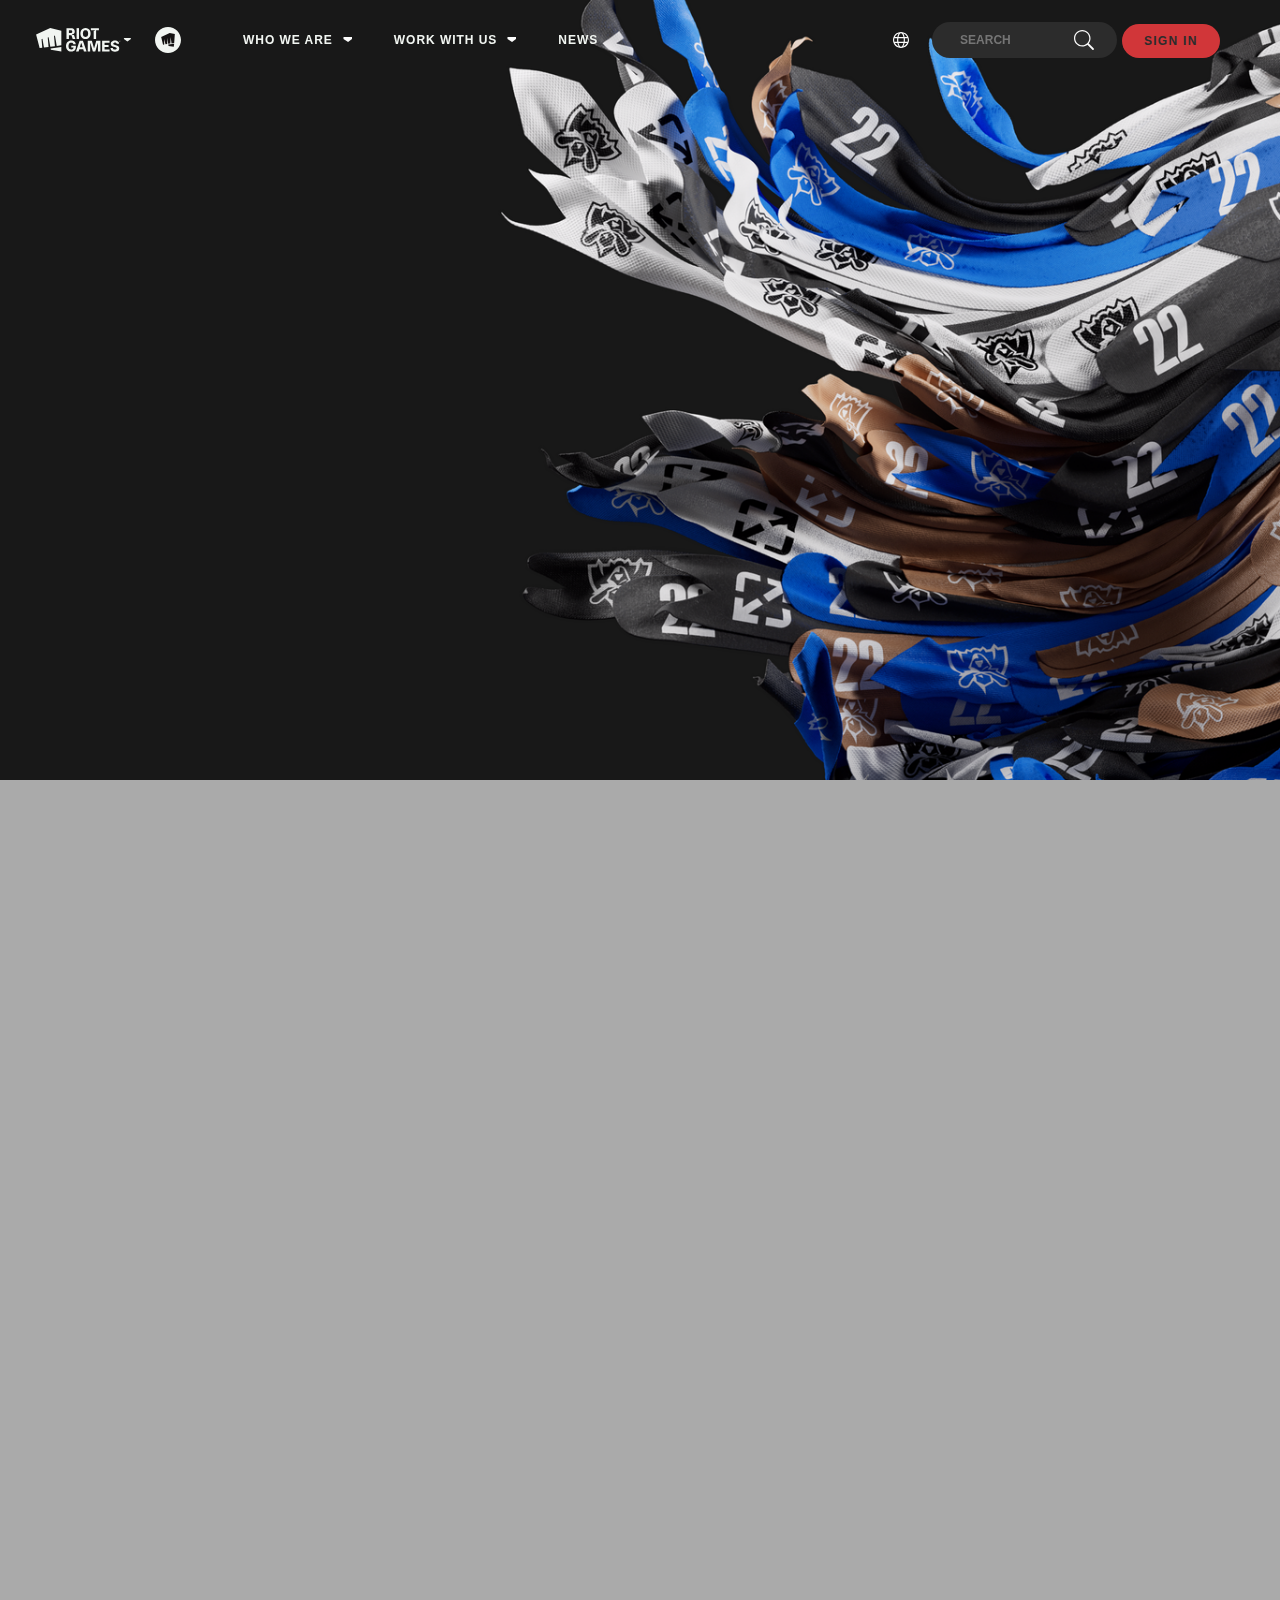
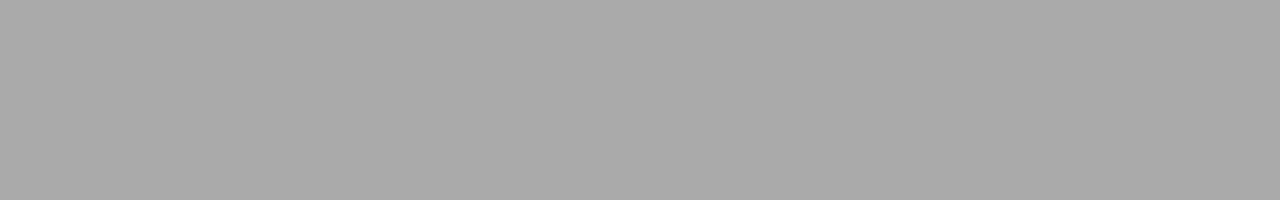
==== index.html @ e363f230 "first commit" ====
<!DOCTYPE html>
<html lang="en">
<head>
    <meta charset="UTF-8">
    <meta http-equiv="X-UA-Compatible" content="IE=edge">
    <meta name="viewport" content="width=device-width, initial-scale=1.0">
    <link rel="icon" href="./riot/svg/iconBlack.svg">
    <link rel="stylesheet" href="style.css">
    <title>Home | Riot Games</title>
    <script src="./script.js"></script>
</head>
<body style="background-color: #aaaaaa;">
    <nav id="nav">

        <div id="nav-container">

            <div id="nav-left">

                <div id="logo"></div>
        
                <div id="nav-links-wrapper">
        
                    <div id="icon"></div>
        
                    <div id="nav-links">
        
                        <div class="nav-link">
                            <a class="link">
                                <p class="link-text">WHO WE ARE</p>
                                <img class="link-img" src="./riot/svg/arrowDownWhite.svg" alt="" srcset="">
                            </a>
                            <ul class="hidden-links">
                                <div class="banner"></div>
                                <li class="hidden-link">
                                    <a class="hidden-link-text" href="">About Riot</a>
                                </li>
                                <li class="hidden-link">
                                    <a class="hidden-link-text" href="">Diversity & Inclusion</a>
                                </li>
                                <li class="hidden-link">
                                    <a class="hidden-link-text" href="">Social Impact</a>
                                </li>
                            </ul>
                        </div>
        
                        <div class="nav-link">
                            <a class="link">
                                <p class="link-text">WORK WITH US</p>
                                <img class="link-img" src="./riot/svg/arrowDownWhite.svg" alt="" srcset="">
                            </a>
                            <ul class="hidden-links">
                                <div class="banner"></div>
                                <li class="hidden-link">
                                    <a class="hidden-link-text" href="">Jobs</a>
                                </li>
                                <li class="hidden-link">
                                    <a class="hidden-link-text" href="">Offices</a>
                                </li>
                                <li class="hidden-link">
                                    <a class="hidden-link-text" href="">Life At Riot</a>
                                </li>
                            </ul>
                        </div>
        
                        <div  class="nav-link">
                            <a class="link">
                                <p class="link-text">NEWS</p>
                            </a>
                        </div>
        
                    </div>
        
                </div>

            </div>

            <div id="nav-side-icons">
    
                <div id="globe-btn">
                    <div id="globe-icon"></div>
                </div>

                <div id="languages-wrapper" class="hidden">
                    <div id="up-space"></div>
                    <ul id="languages">
                        <li class="language">
                            <a id="theone" class="lang" href="#">
                                <p class="lang-text">english</p>
                                <div class="check"></div>
                            </a>
                            
                        </li>
                        <li class="language">
                            <a class="lang" href="#">
                                <p class="lang-text">english</p>
                                <div class="check"></div>
                            </a>
                            
                        </li>
                        <li class="language">
                            <a class="lang" href="#">
                                <p class="lang-text">english</p>
                                <div class="check"></div>
                            </a>
                            
                        </li>
                        <li class="language">
                            <a class="lang" href="#">
                                <p class="lang-text">english</p>
                                <div class="check"></div>
                            </a>
                            
                        </li>
                        <li class="language">
                            <a class="lang" href="#">
                                <p class="lang-text">english</p>
                                <div class="check"></div>
                            </a>
                            
                        </li>
                        <li class="language">
                            <a class="lang" href="#">
                                <p class="lang-text">english</p>
                                <div class="check"></div>
                            </a>
                            
                        </li>
                        <li class="language">
                            <a class="lang" href="#">
                                <p class="lang-text">english</p>
                                <div class="check"></div>
                            </a>
                            
                        </li>
                        <li class="language">
                            <a class="lang" href="#">
                                <p class="lang-text">english</p>
                                <div class="check"></div>
                            </a>
                            
                        </li>
                        <li class="language">
                            <a class="lang" href="#">
                                <p class="lang-text">english</p>
                                <div class="check"></div>
                            </a>
                            
                        </li>
                        <li class="language">
                            <a class="lang" href="#">
                                <p class="lang-text">english</p>
                                <div class="check"></div>
                            </a>
                            
                        </li>
                    </ul>
                </div>

                <div id="nav-search-container">
                    <form action="">
                        <label id="nav-search" for="">
                            <input id="nav-search-input" type="text" placeholder="SEARCH">
                            <a href="#" id="nav-search-icon"></a>
                        </label>
                    </form>
                </div>
    
                <div id="nav-signin-container">
                    <a id="nav-signin-btn" href="#">SIGN IN</a>
                </div>

                <div id="menu-btn">
                    <div id="menu-icon"></div>
                    <div id="menu" class="hidden">
                        <div id="menu-top">
                            <div id="menu-logo"></div>
                            <div id="menu-close">
                                <div id="menu-close-icon"></div>
                            </div>
                        </div>
                        <div id="menu-mid">
                            <div id="menu-search">
                                <form action="">
                                    <label id="nav-search" for="">
                                        <input id="nav-search-input" type="text" placeholder="SEARCH">
                                        <a href="#" id="nav-search-icon"></a>
                                    </label>
                                </form>
                            </div>
                            <div id="menu-links">
                                <a id="menu-link-1" class="menu-link main" href="#">
                                    <p id="menu-link-1-0" class="menu-link-text main">who we are</p>
                                    <div id="menu-link-icon-1" class="menu-link-icon hidden" ></div>
                                </a>
                                <a id="menu-link-1-1" class="menu-link hidden" href="#">
                                    <p class="menu-link-text">about riot</p>
                                </a>
                                <a id="menu-link-1-2" class="menu-link hidden" href="#">
                                    <p class="menu-link-text">Diversity & Inclusion</p>
                                </a>
                                <a id="menu-link-1-3" class="menu-link hidden" href="#">
                                    <p class="menu-link-text">Social impact</p>
                                </a>
                                <a id="menu-link-2" class="menu-link main" href="#">
                                    <p id="menu-link-2-0" class="menu-link-text main">work with us</p>
                                    <div id="menu-link-icon-2" class="menu-link-icon hidden" ></div>
                                </a>
                                <a id="menu-link-2-1" class="menu-link hidden" href="#">
                                    <p class="menu-link-text">jobs</p>
                                </a>
                                <a id="menu-link-2-2" class="menu-link hidden" href="#">
                                    <p class="menu-link-text">offices</p>
                                </a>
                                <a id="menu-link-2-3" class="menu-link hidden" href="#">
                                    <p class="menu-link-text">life at riot</p>
                                </a>
                                <a id="menu-link-3" class="menu-link main" href="#">
                                    <p id="menu-link-3-0" class="menu-link-text main">news</p>
                                </a>
                            </div>
                        </div>
                        <div id="menu-signin">
                            <a id="menu-signin-btn" href="#">sign in</a>
                        </div>
                    </div>
                    <div id="menu-cover" class="hidden"></div>
                </div>
    
            </div>

        </div>

    </nav>

    <main id="content">

        <div id="content-container">

            <div id="content-wrapper">

                <section id="landing">

                    <div id="landing-wrapper">

                    </div>

                </section>

                <section id="whats-happening">

                </section>

                <section id="our-games">

                </section>

                <section id="hiring">

                </section>

            </div>

        </div>

    </main>
    
</body>
</html>
---- style.css ----
*{
    padding: 0;
    margin: 0;
    box-sizing: border-box;
}

@keyframes blink {
    0% {
        background-color: #2c2c2c;
    }
    50%{
        background-color: #5e5e5e;
    }
    100% {
        background-color: #414141;
    }
}

@keyframes blinkred {
    0% {
        background-color: #d13639;
    }
    50%{
        background-color: #fc7174;
    }
    100% {
        background-color: #D13639;
    }
}

@keyframes blinkborder {
    0% {
        box-shadow: inset 0 0 0 1px #e7e7e7;
    }
    50%{
        box-shadow: inset 0 0 0 2px #f9f9f9;
    }
    100% {
        box-shadow: inset 0 0 0 1px #e7e7e7;
    }
}

@keyframes fadeRightin{
    0% {
      transform: translate3d(40%, 0, 0);
    }
    100% {
      transform: translateZ(0);
    }
}

body{
    height: 200vh;
    scroll-behavior: smooth;
    overflow-x: hidden;
}

a{
    text-decoration: none;
}

li{
    list-style: none;
}

/* ----------------------- NAV BAR ----------------------------- */

#nav{
    position: fixed;
    width: 100vw;
    height: 80px;
}

    #nav-container{
        background-color: transparent; /*#1412127c*/
        display: flex;
        flex-direction: row;
        justify-content: space-between;
        align-items: center;
    }

        #nav-left{
            display: flex;
            flex-direction: row;
            align-items: center;
        }

            #logo{
                height: 36px;
                width: 95px;
                margin: 22px 0px 22px 36px;
                background-image: url("./riot/svg/logoWhite.svg");
                background-repeat: no-repeat;
                background-position: center;
                background-size: contain;
                object-fit: cover;
            }

                #logo:hover{
                    background-image: url("./riot/svg/logoRed.svg");
                    cursor: pointer;
                }

            #nav-links-wrapper{
                height: 80px;
                display: flex;
                flex-direction: row;
                align-items: center;
            }

                #icon{
                    height: 26px;
                    width: 26px;
                    margin-left: 24px;
                    background-image: url("./riot/svg/iconWhite.svg");
                    background-repeat: no-repeat;
                    background-position: center;
                    background-size: contain;
                    object-fit: cover;
                }

                    #icon:hover{
                        background-image: url("./riot/svg/iconRed.svg");
                    }

                #nav-links{
                    display: flex;
                    flex-direction: row;
                    align-items: center;
                    gap: 10px;
                    height: 100%;
                    margin-left: 46px;
                }

                    .nav-link{
                        height: 100%;
                        display: flex;
                        flex-direction: row;
                        align-items: center;
                    }

                        .nav-link:hover > .link{
                            cursor: pointer;
                            background-color: rgba(128, 128, 128, 0.5);
                            animation: blink 0.3s cubic-bezier(0.25, 0.46, 0.45, 0.94) both;
                        }

                        .link{
                            display: flex;
                            flex-direction: row;
                            gap: 10px;
                            padding: 7.5px 16px;
                            border-radius: 5px;
                        }

                            .link-text{
                                font-family: Arial, Helvetica, sans-serif;
                                color: #F1F5F1;
                                font-size: 12px;
                                font-weight: 600;
                                line-height: 120%;
                                letter-spacing: .08em;
                                text-transform: uppercase;
                            }
                            
                            .link-img{
                                margin-bottom: 1px;
                            }

                        .nav-link:hover > .hidden-links{
                            visibility: visible;
                        }

                        .hidden-links{
                            visibility: hidden;
                            display: block;
                            cursor: pointer;
                            position: absolute;
                            top: 69px;
                            background-color: #292929;
                            box-shadow: 0px 4px 16px 0px rgb(0 0 0 / 20%);
                            border-radius: 0 0 2px 2px;
                            width: 200px;
                            padding-bottom: 12px;
                        }

                            .banner{
                                width: 100%;
                                height: 4px;
                                background-color: #D13639;
                                border-radius: 2px 2px 0px 0px;
                                margin-bottom: 16px;
                            }

                            .hidden-link{
                                margin: 5px 16px;
                                border-radius: 5px;
                            }

                                .hidden-link:hover{
                                    background-color: #2c2c2c;
                                    animation: blink 0.3s cubic-bezier(0.25, 0.46, 0.45, 0.94) both;
                                }

                                .hidden-link:hover > .hidden-link-text{
                                    color: #fcfcfc;
                                }

                                .hidden-link-text{
                                    display: inline-block;
                                    padding: 10px 16px;
                                    width: 100%;
                                    color: #c7c7c7;
                                    font-weight: 600px;
                                    text-align: left;
                                    font-size: 13px;
                                    font-family: Arial, Helvetica, sans-serif;
                                }
        
        #nav-side-icons{
            display: flex;
            flex-direction: row;
            justify-content: center;
            align-items: center;
        }

            #globe-btn{
                width: 32px;
                height: 32px;
                margin-right: 15px;
                border-radius: 6.4px;
            }

            #globe-btn:hover{ 
                cursor: pointer;
                background-color: #2c2c2c;
                animation: blink 0.3s cubic-bezier(0.25, 0.46, 0.45, 0.94) both;
            }

                #globe-icon{
                    width: 16px;
                    height: 16px;
                    position: relative;
                    top: 8px;
                    left: 8px;
                    background-image: url("./riot/svg/globe.svg");
                    background-position: center;
                    background-repeat: no-repeat;
                    background-size: cover;
                }

            #languages-wrapper{
                position: absolute;
                top: 80px;
                right: 250px;
                z-index: 3;
                background-color: #fcfcfc;
                width: 240px;
                height: 360px;
            }

            #languages-wrapper.hidden{
                display: none;
            }
            #languages-wrapper.visible{
                display: block;
            }
                #up-space{
                    border-left: 10px solid transparent;
                    border-right: 10px solid transparent;
                    border-bottom: calc(2 * 10px * 0.866) solid #fcfcfc;
                    border-top: 10px solid transparent;
                    display: inline-block;
                    position: absolute;
                    top: -27px;
                    right: 120px;
                }

                #languages{
                    max-height: 360px;
                    padding: 8px 0 8px 8px;
                    border-radius: 2px;
                    text-align: left;
                    overflow: auto;
                }

                    .language{
                        cursor: pointer;
                        height: 40px;
                        line-height: 40px;
                    }

                        .lang{
                            display: flex;
                            flex-direction: row;
                            justify-content: space-between;
                            align-items: center;
                            width: 100%;
                            height: 100%;
                            padding: 0 0 0 20px;
                        }

                        .lang:hover > .lang-text{
                            color: #2c2c2c;
                        }

                            .lang-text{
                                text-transform: uppercase;
                                color: #999;
                                font-family: Arial, Helvetica, sans-serif;
                                font-size: 12px;
                                font-weight: bold;
                            }

                            .check{
                                width: 14px;
                                height: 12px;
                                background-image: url();
                                margin-right: 15px;
                            }
                            
                                #theone > .lang-text{
                                    color: #A60E1F;
                                }
                                #theone > .check{
                                    background-image: url("./riot/svg/done.svg");
                                }

            #nav-search-container{
                margin-right: 5px;
            }

                #nav-search{
                    background-color: #2c2c2c;
                    display: flex;
                    flex-direction: row;
                    justify-content: center;
                    padding: 0.3rem 1.4rem;
                    border-radius: 1.6rem;
                }

                #nav-search:hover{
                    box-shadow: inset 0 0 0 1px #e7e7e7;
                    animation: blinkborder 0.3s cubic-bezier(0.25, 0.46, 0.45, 0.94) both;
                }

                    #nav-search-input{
                        background-color: transparent;
                        font-weight: 700;
                        font-family: Arial, Helvetica, sans-serif;
                        font-size: 12px;
                        color: #c7c7c7;
                        margin-right: 10px;
                        padding: 5.9px;
                        outline: 0;
                        border: hidden;
                        width: 110px;
                    }

                    #nav-search-icon{
                        display: inline-block;
                        padding: 10px;
                        background-image: url("./riot/svg/search.svg");
                        background-repeat: no-repeat;
                        background-position: center;
                        object-fit: contain;
                    }

            #nav-signin-container{
                margin-right: 60px;
            }

                #nav-signin-btn{
                    background-color: #D13639;
                    padding: 0.6rem 1.4rem;
                    border-radius: 1.6rem;
                    color: #2c2c2c;
                    font-size: 12px;
                    font-family: Arial, Helvetica, sans-serif;
                    font-weight: 600;
                    letter-spacing: .08rem;
                }

                #nav-signin-btn:hover{
                    animation: blinkred 0.5s cubic-bezier(0.25, 0.46, 0.45, 0.94) both;
                }
        
            #menu-btn{
                display: none;
                width: 48px;
                height: 48px;
                margin-right: 30px;
                background-color: #2c2c2c;
                border-radius: 15px;
            }

            #menu-btn:hover{
                cursor: pointer;
                animation: blink 0.3s cubic-bezier(0.25, 0.46, 0.45, 0.94) both;
            }

                #menu-icon{
                    width: 18px;
                    height: 12px;
                    position: relative;
                    top: 18px;
                    left: 15px;
                    background-image: url("./riot/svg/menu.svg");
                    background-position: center;
                    background-repeat: no-repeat;
                    background-size: cover;
                }

                #menu{
                    position: absolute;
                    top: 0;
                    right: 0;
                    width: 484px;
                    min-height: 100vh;
                    background-color: #1f1f1f;
                    overflow: scroll;
                    z-index: 4;
                }

                    #menu-top{
                        height: 80px;
                        padding: 16px;
                        display: flex;
                        flex-direction: row;
                        align-items: center;
                        justify-content: space-between;
                    }

                        #menu-logo{
                            width: 40px;
                            height: 40px;
                            background-image: url("./riot/svg/iconWhite.svg");
                            background-repeat: no-repeat;
                            background-size: cover;
                            background-position: center;
                        }

                        #menu-close{
                            width: 48px;
                            height: 48px;
                            cursor: pointer;
                            background-color: #2c2c2c;
                            border-radius: 15px;
                        }
            
                            #menu-close-icon{
                                width: 14px;
                                height: 14px;
                                position: relative;
                                top: 17px;
                                left: 17px;
                                background-image: url("./riot/svg/close.svg");
                                background-position: center;
                                background-repeat: no-repeat;
                                background-size: cover;
                            }

                    #menu-mid{
                        padding-top: 10px;
                        display: flex;
                        flex-direction: column;
                        justify-content: center;
                        align-items: center;
                    }
                        
                        #menu-links{
                            padding: 10px 0;
                            text-align: left;
                            width: 100%;
                        }
                            
                            .main.menu-link-text{
                                color: white;
                                text-transform: uppercase;
                                text-align: left;
                            }

                            #menu-link-1, #menu-link-2, #menu-link-3 {
                                display: flex;
                                width: 86%;
                                background-color: transparent;
                                border: none;
                                cursor: pointer;
                            }

                                #menu-link-1:hover, #menu-link-2:hover, #menu-link-3:hover{
                                    background-color: #2c2c2c;
                                }

                            .menu-link{
                                display: none;
                                flex-direction: row;
                                justify-content: space-between;
                                align-items: center;
                                height: 100%;
                                margin: 4px 32px;
                                padding: 12px 18px;
                                border-radius: 5px;
                                color: #c9c9c9;
                            }

                            #menu-link-1-1.hidden, #menu-link-1-2.hidden ,#menu-link-1-3.hidden{
                                display: none;
                            }
                            #menu-link-1-1.visible, #menu-link-1-2.visible ,#menu-link-1-3.visible{
                                display: flex;
                            }
                            #menu-link-2-1.hidden, #menu-link-2-2.hidden ,#menu-link-2-3.hidden{
                                display: none;
                            }
                            #menu-link-2-1.visible, #menu-link-2-2.visible ,#menu-link-2-3.visible{
                                display: flex;
                            }

                                .menu-link:hover{
                                    background-color: #2c2c2c;
                                    color: white;
                                }

                                .menu-link-text{
                                    display: inline-block;
                                    width: 100%;
                                    text-transform: capitalize;
                                    font-family: Arial, Helvetica, sans-serif;
                                    font-size: 16px;
                                    font-weight: bold;
                                }

                                .menu-link-icon{
                                    width: 14px;
                                    height: 12px;
                                    background-image: url("./riot/svg/arrowDownWhite.svg");
                                    background-repeat: no-repeat;
                                    background-position: center;
                                    margin-right: 15px;
                                }

                                .menu-link-icon.hidden{
                                    transform: rotate(0deg);
                                    transition: transform .3s linear;
                                }
                                  
                                .menu-link-icon.visible{
                                    transform: rotate(180deg);
                                    transition: transform .3s linear;
                                }

                        #menu-search{
                            margin-inline: 30%;
                        }
                
                    #menu-signin{
                        width: 100%;
                        padding: 16px 32px;
                    }
                        #menu-signin-btn{
                            display: inline-block;
                            width: 100%;
                            text-align: center;
                            padding-block: 16px;
                            text-transform: uppercase;
                            background-color: #D13639;
                            border-radius: 1.6rem;
                            color: #2c2c2c;
                            font-size: 12px;
                            font-family: Arial, Helvetica, sans-serif;
                            font-weight: 600;
                            letter-spacing: .08rem;
                        }

                #menu-cover{
                    position: absolute;
                    top: 0;
                    left: 0;
                    width: 100vw;
                    height: 100vh;
                    background-color: rgba(0,0,0,.6);
                }

                #menu-cover.visible , #menu.visible{
                    display: block;
                }

                #menu-cover.hidden , #menu.hidden{
                    visibility: hidden;
                }

                #menu.visible{
                    animation: fadeRightin 300ms;
                    animation-fill-mode: both;
                }

                #menu.hidden{
                    display: none;
                    transform: translateX(40%, 0, 0);
                }


/* ---------------- TABLATE QUERY ------------------ */

@media (max-width: 1015px) {
    #nav-links, #nav-search-container, #nav-signin-container{
        display: none;
    }

    #logo{
        height: 40px;
        width: 110px;
        margin: 22px 0px 22px 15px;
    }

    #icon{
        height: 40px;
        width: 40px;
    }

    #globe-btn{
        width: 48px;
        height: 48px;
    }

        #globe-icon{
            width: 24px;
            height: 24px;
            top: 12px;
            left: 12px;
        }
    
    #languages-wrapper{
        position: absolute;
        top: 80px;
        right: 30px;
        z-index: 3;
        background-color: #fcfcfc;
        width: 240px;
        height: 360px;
    }

        #up-space{
            right: 78px;
        }

    #menu-btn{
        display: block;
    }
}

/* --------------- SMALL DEVICES QUERY ---------*/
@media (max-width: 484px) {
    #menu{
        width: 100vw;
    }

    #menu-search{
        margin-inline: 0;
    }
    #nav-search{
        justify-content: flex-start;
        width: 184px;
    }
}






























.link, #nav-side-icons, #nav-links-wrapper{
    display: flex;
}





























/* MAIN*/
#content{

}

#landing{
    width: 100vw;
    height: calc(100vh - 120px);
    min-height: 600px;
    max-height: 900px;
}

#landing-wrapper{
    width: 100%;
    height: 100%;
    background-image: url("./riot/hero2-large.png");
    background-repeat: no-repeat;
    background-position: center;
    background-size: cover;
    object-fit: cover;
}
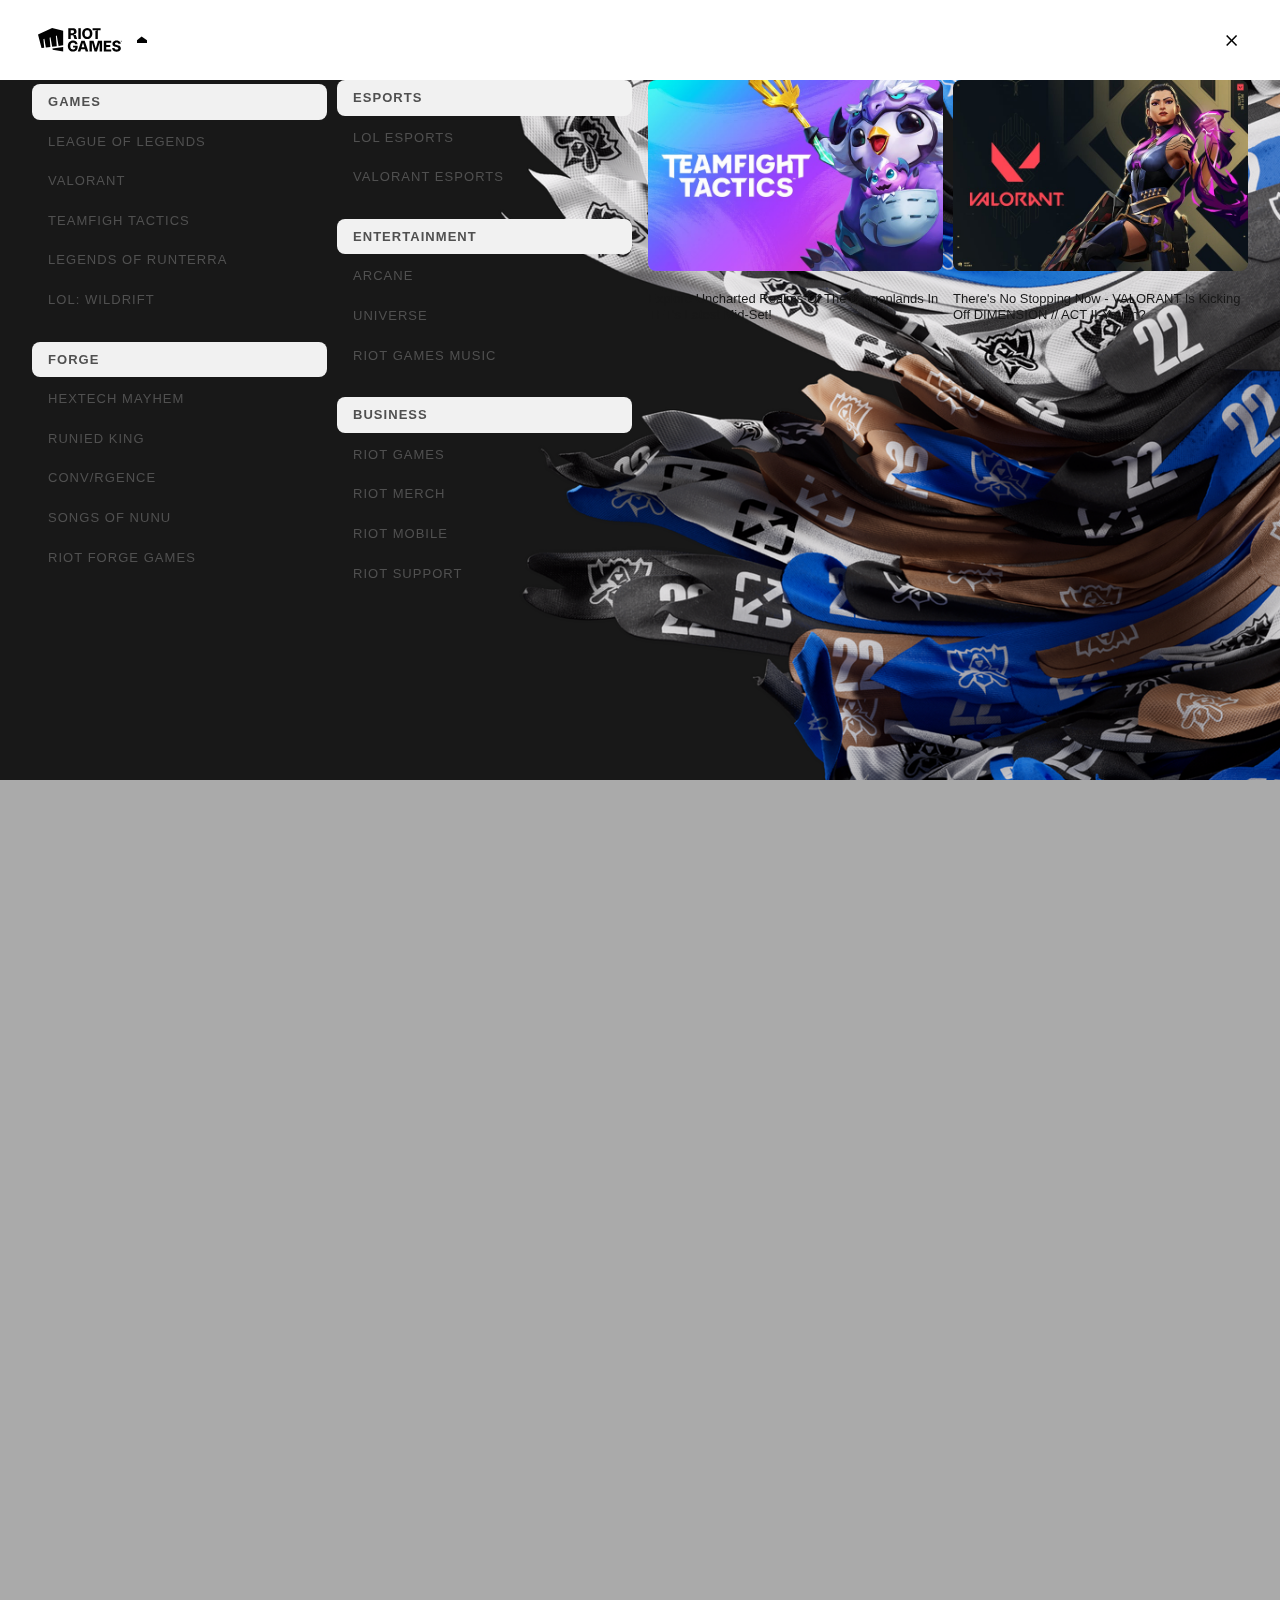
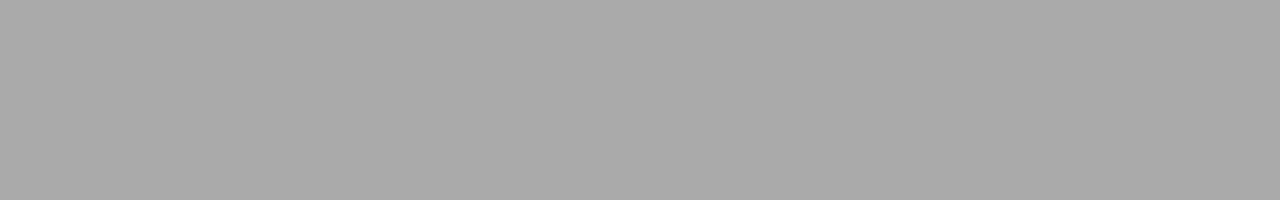
==== commit f24c934f: "i remembered to commit" ====
--- a/index.html
+++ b/index.html
@@ -8,63 +8,768 @@
     <link rel="stylesheet" href="style.css">
     <title>Home | Riot Games</title>
     <script src="./script.js"></script>
+    <script src="./scroll.js"></script>
+    <script src="./hover.js"></script>
 </head>
 <body style="background-color: #aaaaaa;">
-    <nav id="nav">
-
-        <div id="nav-container">
-
-            <div id="nav-left">
-
-                <div id="logo"></div>
+
+    <nav id="nav" class="row">
+
+        <div id="nav-wrapper" class="row">
+            <div id="nav-left" class="row">
+
+                <div class="logo row cursor" >
+                    <div class="logo-1 logo-1-w bg-img"></div>
+                    <div class="logo-2 logo-2-w bg-img"></div>
+                </div>
+
+                <div id="left-menu" class="hidden">
+                    <div id="polygon"></div>
+                    <div id="left-menu-wrapper">
+                        <div id="left-menu-top" class="row">
+                            <div id="left-menu-top-wrapper" class="row">
+                                <div class="logo row cursor">
+                                    <div class="logo-1 logo-1-d bg-img"></div>
+                                    <div class="logo-2 logo-2-d bg-img"></div>
+                                </div>
+                                <div id="b-close" class="i32-btn cursor">
+                                    <div id="b-close-bg" class="i32-bg bg-img"></div>
+                                </div>
+                            </div>
+
+                        </div>
+                        <div id="left-menu-bot" class="row">
+                            <div id="left-menu-bot1">
+                                <ul class="ban-links">
+                                    <li class="row ban-link main cursor">
+                                        <a id="tog-games" class="ban-text">Games</a>
+                                        <img class="link-img" src="./riot/svg/arrowDownBlack.svg" alt="" srcset="">
+                                    </li>
+                                    <li class="ban-link" onmouseenter="enter('card-1')" onmouseleave="leave('card-1')">
+                                        <a href="" class="ban-text">league of legends</a>
+                                    </li>
+                                    <li class="ban-link" onmouseenter="enter('card-2')" onmouseleave="leave('card-2')">
+                                        <a href="" class="ban-text">valorant</a>
+                                    </li>
+                                    <li class="ban-link" onmouseenter="enter('card-3')" onmouseleave="leave('card-3')">
+                                        <a href="" class="ban-text">teamfigh tactics</a>
+                                    </li>
+                                    <li class="ban-link" onmouseenter="enter('card-4')" onmouseleave="leave('card-4')">
+                                        <a href="" class="ban-text">legends of runterra</a>
+                                    </li>
+                                    <li class="ban-link" onmouseenter="enter('card-5')" onmouseleave="leave('card-5')">
+                                        <a href="" class="ban-text">lol: wildrift</a>
+                                    </li>
+                                </ul>
+                                    <div id="cards-1-5" class="cards col hidden">
+                                        <div id="ccard-1" class="card">
+                                            <img class="card-img" src="./riot/card-1.jpeg" alt="" srcset="">
+                                            <div class="card-bg">
+                                                <div class="card-content col">
+                                                    <div class="card-content-logo col">
+                                                        <img src="./riot/lol_logo.png" alt="">
+                                                    </div>
+                                                    <div class="card-content-des ff">
+                                                        <p>Face off in the ultimate 5v5 battle arena</p>
+                                                    </div>
+                                                    <div class="card-content-devices row">
+                                                        <div id="d-windows" class="device bg-img">
+                                                        </div>
+                                                    </div>
+                                                </div>
+                                            </div>
+                                        </div>
+                                        <div id="ccard-2" class="card">
+                                            <img class="card-img" src="./riot/card-2.jpeg" alt="" srcset="">
+                                            <div class="card-bg">
+                                                <div class="card-content col">
+                                                    <div class="card-content-logo col">
+                                                        <img src="./riot/valorant_logo.png" alt="">
+                                                    </div>
+                                                    <div class="card-content-des ff">
+                                                        <p>Style on your enemies in this 5v5 tactical shooter</p>
+                                                    </div>
+                                                    <div class="card-content-devices row">
+                                                        <div id="d-windows" class="device bg-img">
+                                                        </div>
+                                                    </div>
+                                                </div>
+                                            </div>
+                                        </div>
+                                        <div id="ccard-3" class="card">
+                                            <img class="card-img" src="./riot/card-3.jpeg" alt="" srcset="">
+                                            <div class="card-bg">
+                                                <div class="card-content col">
+                                                    <div class="card-content-logo col">
+                                                        <img src="./riot/tft_logo.png" alt="">
+                                                    </div>
+                                                    <div class="card-content-des ff">
+                                                        <p>A TEAM-BUILDING BATTLE OF WITS</p>
+                                                    </div>
+                                                    <div class="card-content-devices row">
+                                                        <div id="d-windows" class="device bg-img">
+                                                        </div>
+                                                        <div id="d-mobile" class="device bg-img">
+                                                        </div>
+                                                    </div>
+                                                </div>
+                                            </div>
+                                        </div>
+                                        <div id="ccard-4" class="card">
+                                            <img class="card-img" src="./riot/card-4.jpeg" alt="" srcset="">
+                                            <div class="card-bg">
+                                                <div class="card-content col">
+                                                    <div class="card-content-logo col">
+                                                        <img src="./riot/legendsofruneterra_logo.png" alt="">
+                                                    </div>
+                                                    <div class="card-content-des ff">
+                                                        <p>Master every moment in this strategy card game</p>
+                                                    </div>
+                                                    <div class="card-content-devices row">
+                                                        <div id="d-windows" class="device bg-img">
+                                                        </div>
+                                                        <div id="d-mobile" class="device bg-img">
+                                                        </div>
+                                                    </div>
+                                                </div>
+                                            </div>
+                                        </div>
+                                        <div id="ccard-5" class="card">
+                                            <img class="card-img" src="./riot/card-5.jpeg" alt="" srcset="">
+                                            <div class="card-bg">
+                                                <div class="card-content col">
+                                                    <div class="card-content-logo col">
+                                                        <img src="./riot/lolwildrift_logo.png" alt="">
+                                                    </div>
+                                                    <div class="card-content-des ff">
+                                                        <p>LEAGUE OF LEGENDS, NOW ON MOBILE</p>
+                                                    </div>
+                                                    <div class="card-content-devices row">
+                                                        <div id="d-mobile" class="device bg-img">
+                                                        </div>
+                                                    </div>
+                                                </div>
+                                            </div>
+                                        </div>
+                                    </div>         
+                                <ul class="ban-links">
+                                    <li class="row ban-link main cursor">
+                                        <a id="tog-forge" class="ban-text">forge</a>
+                                        <img class="link-img" src="./riot/svg/arrowDownBlack.svg" alt="" srcset="">
+                                    </li>
+                                    <li class="ban-link" onmouseenter="enter('card-6')" onmouseleave="leave('card-6')">
+                                        <a href="" class="ban-text">hextech mayhem</a>
+                                    </li>
+                                    <li class="ban-link" onmouseenter="enter('card-7')" onmouseleave="leave('card-7')">
+                                        <a href="" class="ban-text">runied king</a>
+                                    </li>
+                                    <li class="ban-link" onmouseenter="enter('card-8')" onmouseleave="leave('card-8')">
+                                        <a href="" class="ban-text">conv/rgence</a>
+                                    </li>
+                                    <li class="ban-link" onmouseenter="enter('card-9')" onmouseleave="leave('card-9')">
+                                        <a href="" class="ban-text">songs of nunu</a>
+                                    </li>
+                                    <li  class="ban-link" onmouseenter="enter('card-10')" onmouseleave="leave('card-10')">
+                                        <a href="" class="ban-text">riot forge games</a>
+                                    </li>
+                                </ul>
+                                    <div id="cards-6-10" class="cards col hidden">
+                                        <div id="ccard-6" class="card">
+                                            <img class="card-img" src="./riot/card-6.jpeg" alt="" srcset="">
+                                            <div class="card-bg">
+                                                <div class="card-content col">
+                                                    <div class="card-content-logo col">
+                                                        <img src="./riot/hextechmayhem_logo.png" alt="">
+                                                    </div>
+                                                    <div class="card-content-des ff">
+                                                        <p>Riot Forge Presents Hextech Mayhem</p>
+                                                    </div>
+                                                    <div class="card-content-devices row">
+                                                        <div id="d-windows" class="device bg-img">
+                                                        </div>
+                                                        <div id="d-mobile" class="device bg-img">
+                                                        </div>
+                                                        <div id="d-nintendo" class="device bg-img">
+                                                        </div>
+                                                    </div>
+                                                </div>
+                                            </div>
+                                        </div>
+                                        <div id="ccard-7" class="card">
+                                            <img class="card-img" src="./riot/card-7.jpeg" alt="" srcset="">
+                                            <div class="card-bg">
+                                                <div class="card-content col">
+                                                    <div class="card-content-logo col">
+                                                        <img src="./riot/ruinedking_logo.png" alt="">
+                                                    </div>
+                                                    <div class="card-content-des ff">
+                                                        <p>RISE AGAINST RUIN IN THIS TURN BASED RPG</p>
+                                                    </div>
+                                                    <div class="card-content-devices row">
+                                                        <div id="d-windows" class="device bg-img">
+                                                        </div>
+                                                        <div id="d-nintendo" class="device bg-img">
+                                                        </div>
+                                                    </div>
+                                                </div>
+                                            </div>
+                                        </div>
+                                        <div id="ccard-8" class="card">
+                                            <img class="card-img" src="./riot/card-8.jpeg" alt="" srcset="">
+                                            <div class="card-bg">
+                                                <div class="card-content col">
+                                                    <div class="card-content-logo col">
+                                                        <img src="./riot/convrgence_logo.png" alt="">
+                                                    </div>
+                                                    <div class="card-content-des ff">
+                                                        <p>EXPLORE ZAUN AS EKKO IN THIS ACTION PLATFORMER</p>
+                                                    </div>
+                                                </div>
+                                            </div>
+                                        </div>
+                                        <div id="ccard-9" class="card">
+                                            <img class="card-img" src="./riot/card-9.jpeg" alt="" srcset="">
+                                            <div class="card-bg">
+                                                <div class="card-content col">
+                                                    <div class="card-content-logo col">
+                                                        <img src="./riot/songofnunu_logo.png" alt="">
+                                                    </div>
+                                                    <div class="card-content-des ff">
+                                                        <p>A Song Lives Forever</p>
+                                                    </div>
+                                                    <div class="card-content-devices row">
+                                                        <div id="d-windows" class="device bg-img">
+                                                        </div>
+                                                        <div id="d-nintendo" class="device bg-img">
+                                                        </div>
+                                                    </div>
+                                                </div>
+                                            </div>
+                                        </div>
+                                    </div>  
+                                <ul class="ban-links">
+                                    <li class="row ban-link main cursor">
+                                        <a id="tog-esports"class="ban-text">esports</a>
+                                        <img class="link-img" src="./riot/svg/arrowDownBlack.svg" alt="" srcset="">
+                                    </li>
+                                    <li class="ban-link" onmouseenter="enter('card-11')" onmouseleave="leave('card-11')">
+                                        <a href="" class="ban-text">lol esports</a>
+                                    </li>
+                                    <li class="ban-link" onmouseenter="enter('card-12')" onmouseleave="leave('card-12')">
+                                        <a href="" class="ban-text">valorant esports</a>
+                                    </li>
+                                </ul>
+                                    <div id="cards-11-12" class="cards col hidden">
+                                        <div id="ccard-11" class="card">
+                                            <img class="card-img" src="./riot/card-11.jpeg" alt="" srcset="">
+                                            <div class="card-bg">
+                                                <div class="card-content col">
+                                                    <div class="card-content-logo col">
+                                                        <img src="./riot/lolesports_logo.svg" alt="">
+                                                    </div>
+                                                </div>
+                                            </div>
+                                        </div>
+                                        <div id="ccard-12" class="card">
+                                            <img class="card-img" src="./riot/card-12.jpeg" alt="" srcset="">
+                                            <div class="card-bg">
+                                                <div class="card-content col">
+                                                    <div class="card-content-logo col">
+                                                        <img src="./riot/valorantesports_logo.png" alt="">
+                                                    </div>
+                                                </div>
+                                            </div>
+                                        </div>
+                                    </div>  
+                                <ul class="ban-links">
+                                    <li class="row ban-link main cursor">
+                                        <a id="tog-entertaiment" class="ban-text">entertainment</a>
+                                        <img class="link-img" src="./riot/svg/arrowDownBlack.svg" alt="" srcset="">
+                                    </li>
+                                    <li class="ban-link" onmouseenter="enter('card-13')" onmouseleave="leave('card-13')">
+                                        <a href="" class="ban-text">arcane</a>
+                                    </li>
+                                    <li class="ban-link" onmouseenter="enter('card-14')" onmouseleave="leave('card-14')">
+                                        <a href="" class="ban-text">universe</a>
+                                    </li>
+                                    <li class="ban-link" onmouseenter="enter('card-15')" onmouseleave="leave('card-15')">
+                                        <a href="" class="ban-text">riot games music</a>
+                                    </li>
+                                </ul>
+                                    <div id="cards-13-15" class="cards col hidden">
+                                        <div id="ccard-13" class="card">
+                                            <img class="card-img" src="./riot/card-13.jpeg" alt="" srcset="">
+                                            <div class="card-bg">
+                                                <div class="card-content col">
+                                                    <div class="card-content-logo col">
+                                                        <img src="./riot/arcane_logo.svg" alt="">
+                                                    </div>
+                                                    <div class="card-content-des ff">
+                                                        <p>AN ANIMATED SERIES ON NETFLIX FROM THE WORLD OF LEAGUE OF LEGENDS</p>
+                                                    </div>
+                                                </div>
+                                            </div>
+                                        </div>
+                                        <div id="ccard-14" class="card">
+                                            <img class="card-img" src="./riot/card-14.jpeg" alt="" srcset="">
+                                            <div class="card-bg">
+                                                <div class="card-content col">
+                                                    <div class="card-content-logo col">
+                                                        <h1 class="ff">universe</h1>
+                                                    </div>
+                                                    <div class="card-content-des ff">
+                                                        <p>THE DEFINITIVE SOURCE FOR THE WORLD OF LEAGUE OF LEGENDS</p>
+                                                    </div>
+                                                </div>
+                                            </div>
+                                        </div>
+                                        <div id="ccard-15" class="card">
+                                            <img class="card-img" src="./riot/card-15.jpeg" alt="" srcset="">
+                                            <div class="card-bg">
+                                                <div class="card-content col">
+                                                    <div class="card-content-logo col">
+                                                        <h1 class="ff">riot games music</h1>
+                                                    </div>
+                                                    <div class="card-content-des ff">
+                                                        <p>MUSIC HAS A NEW HOME</p>
+                                                    </div>
+                                                </div>
+                                            </div>
+                                        </div>
+                                    </div>  
+                                <ul class="ban-links">
+                                    <li class="row ban-link main cursor">
+                                        <a id="tog-business" class="ban-text">business</a>
+                                        <img class="link-img" src="./riot/svg/arrowDownBlack.svg" alt="" srcset="">
+                                    </li>
+                                    <li class="ban-link" onmouseenter="enter('card-16')" onmouseleave="leave('card-16')">
+                                        <a href="" class="ban-text">riot games</a>
+                                    </li>
+                                    <li class="ban-link" onmouseenter="enter('card-17')" onmouseleave="leave('card-17')">
+                                        <a href="" class="ban-text">riot merch</a>
+                                    </li>
+                                    <li class="ban-link" onmouseenter="enter('card-18')" onmouseleave="leave('card-18')">
+                                        <a href="" class="ban-text">riot mobile</a>
+                                    </li>
+                                    <li class="ban-link" onmouseenter="enter('card-19')" onmouseleave="leave('card-19')">
+                                        <a href="" class="ban-text">riot support</a>
+                                    </li>
+                                </ul>
+                                    <div id="cards-16-19" class="cards col hidden">
+                                        <div id="ccard-16" class="card">
+                                            <img class="card-img" src="./riot/card-16.jpeg" alt="" srcset="">
+                                            <div class="card-bg">
+                                                <div class="card-content col">
+                                                    <div class="card-content-logo col">
+                                                        <img src="./riot/svg/logoWhite.svg" alt="">
+                                                    </div>
+                                                    <div class="card-content-des ff">
+                                                        <p>UNLEASH PLAY</p>
+                                                    </div>
+                                                </div>
+                                            </div>
+                                        </div>
+                                        <div id="ccard-17" class="card">
+                                            <img class="card-img" src="./riot/card-17.jpeg" alt="" srcset="">
+                                            <div class="card-bg">
+                                                <div class="card-content col">
+                                                    <div class="card-content-logo col">
+                                                        <h1 class="ff">riot merch</h1>
+                                                    </div>
+                                                    <div class="card-content-des ff">
+                                                        <p>THE OFFICIAL HOME OF RIOT GAMES MERCH</p>
+                                                    </div>
+                                                </div>
+                                            </div>
+                                        </div>
+                                        <div id="ccard-18" class="card">
+                                            <img class="card-img" src="./riot/riotmobile_card.png" alt="" srcset="">
+                                            <div class="card-bg">
+                                                <div class="card-content col">
+                                                    <div class="card-content-logo col">
+                                                        <h1 class="ff">riot mobile</h1>
+                                                    </div>
+                                                    <div class="card-content-des ff">
+                                                        <p>YOUR MOBILE COMPANION FOR ALL THINGS RIOT GAMES</p>
+                                                    </div>
+                                                </div>
+                                            </div>
+                                        </div>
+                                        <div id="ccard-19" class="card">
+                                            <img class="card-img" src="./riot/card-19.jpeg" alt="" srcset="">
+                                            <div class="card-bg">
+                                                <div class="card-content col">
+                                                    <div class="card-content-logo col">
+                                                        <h1 class="ff">riot support</h1>
+                                                    </div>
+                                                    <div class="card-content-des ff">
+                                                        <p>FROM TECH TO TILT, WE’RE HERE TO HELP YOU</p>
+                                                    </div>
+                                                </div>
+                                            </div>
+                                        </div>
+                                    </div>      
+                            </div>
+                            <div id="left-menu-bot2" class="">
+                                <div id="card-1" class="card">
+                                    <img class="card-img" src="./riot/card-1.jpeg" alt="" srcset="">
+                                    <div class="card-bg">
+                                        <div class="card-content col">
+                                            <div class="card-content-logo col">
+                                                <img src="./riot/lol_logo.png" alt="">
+                                            </div>
+                                            <div class="card-content-des ff">
+                                                <p>Face off in the ultimate 5v5 battle arena</p>
+                                            </div>
+                                            <div class="card-content-devices row">
+                                                <div id="d-windows" class="device bg-img">
+                                                </div>
+                                            </div>
+                                        </div>
+                                    </div>
+                                </div>
+                                <div id="card-2" class="card">
+                                    <img class="card-img" src="./riot/card-2.jpeg" alt="" srcset="">
+                                    <div class="card-bg">
+                                        <div class="card-content col">
+                                            <div class="card-content-logo col">
+                                                <img src="./riot/valorant_logo.png" alt="">
+                                            </div>
+                                            <div class="card-content-des ff">
+                                                <p>Style on your enemies in this 5v5 tactical shooter</p>
+                                            </div>
+                                            <div class="card-content-devices row">
+                                                <div id="d-windows" class="device bg-img">
+                                                </div>
+                                            </div>
+                                        </div>
+                                    </div>
+                                </div>
+                                <div id="card-3" class="card">
+                                    <img class="card-img" src="./riot/card-3.jpeg" alt="" srcset="">
+                                    <div class="card-bg">
+                                        <div class="card-content col">
+                                            <div class="card-content-logo col">
+                                                <img src="./riot/tft_logo.png" alt="">
+                                            </div>
+                                            <div class="card-content-des ff">
+                                                <p>A TEAM-BUILDING BATTLE OF WITS</p>
+                                            </div>
+                                            <div class="card-content-devices row">
+                                                <div id="d-windows" class="device bg-img">
+                                                </div>
+                                                <div id="d-mobile" class="device bg-img">
+                                                </div>
+                                            </div>
+                                        </div>
+                                    </div>
+                                </div>
+                                <div id="card-4" class="card">
+                                    <img class="card-img" src="./riot/card-4.jpeg" alt="" srcset="">
+                                    <div class="card-bg">
+                                        <div class="card-content col">
+                                            <div class="card-content-logo col">
+                                                <img src="./riot/legendsofruneterra_logo.png" alt="">
+                                            </div>
+                                            <div class="card-content-des ff">
+                                                <p>Master every moment in this strategy card game</p>
+                                            </div>
+                                            <div class="card-content-devices row">
+                                                <div id="d-windows" class="device bg-img">
+                                                </div>
+                                                <div id="d-mobile" class="device bg-img">
+                                                </div>
+                                            </div>
+                                        </div>
+                                    </div>
+                                </div>
+                                <div id="card-5" class="card">
+                                    <img class="card-img" src="./riot/card-5.jpeg" alt="" srcset="">
+                                    <div class="card-bg">
+                                        <div class="card-content col">
+                                            <div class="card-content-logo col">
+                                                <img src="./riot/lolwildrift_logo.png" alt="">
+                                            </div>
+                                            <div class="card-content-des ff">
+                                                <p>LEAGUE OF LEGENDS, NOW ON MOBILE</p>
+                                            </div>
+                                            <div class="card-content-devices row">
+                                                <div id="d-mobile" class="device bg-img">
+                                                </div>
+                                            </div>
+                                        </div>
+                                    </div>
+                                </div>
+                                <div id="card-6" class="card">
+                                    <img class="card-img" src="./riot/card-6.jpeg" alt="" srcset="">
+                                    <div class="card-bg">
+                                        <div class="card-content col">
+                                            <div class="card-content-logo col">
+                                                <img src="./riot/hextechmayhem_logo.png" alt="">
+                                            </div>
+                                            <div class="card-content-des ff">
+                                                <p>Riot Forge Presents Hextech Mayhem</p>
+                                            </div>
+                                            <div class="card-content-devices row">
+                                                <div id="d-windows" class="device bg-img">
+                                                </div>
+                                                <div id="d-mobile" class="device bg-img">
+                                                </div>
+                                                <div id="d-nintendo" class="device bg-img">
+                                                </div>
+                                            </div>
+                                        </div>
+                                    </div>
+                                </div>
+                                <div id="card-7" class="card">
+                                    <img class="card-img" src="./riot/card-7.jpeg" alt="" srcset="">
+                                    <div class="card-bg">
+                                        <div class="card-content col">
+                                            <div class="card-content-logo col">
+                                                <img src="./riot/ruinedking_logo.png" alt="">
+                                            </div>
+                                            <div class="card-content-des ff">
+                                                <p>RISE AGAINST RUIN IN THIS TURN BASED RPG</p>
+                                            </div>
+                                            <div class="card-content-devices row">
+                                                <div id="d-windows" class="device bg-img">
+                                                </div>
+                                                <div id="d-nintendo" class="device bg-img">
+                                                </div>
+                                            </div>
+                                        </div>
+                                    </div>
+                                </div>
+                                <div id="card-8" class="card">
+                                    <img class="card-img" src="./riot/card-8.jpeg" alt="" srcset="">
+                                    <div class="card-bg">
+                                        <div class="card-content col">
+                                            <div class="card-content-logo col">
+                                                <img src="./riot/convrgence_logo.png" alt="">
+                                            </div>
+                                            <div class="card-content-des ff">
+                                                <p>EXPLORE ZAUN AS EKKO IN THIS ACTION PLATFORMER</p>
+                                            </div>
+                                        </div>
+                                    </div>
+                                </div>
+                                <div id="card-9" class="card">
+                                    <img class="card-img" src="./riot/card-9.jpeg" alt="" srcset="">
+                                    <div class="card-bg">
+                                        <div class="card-content col">
+                                            <div class="card-content-logo col">
+                                                <img src="./riot/songofnunu_logo.png" alt="">
+                                            </div>
+                                            <div class="card-content-des ff">
+                                                <p>A Song Lives Forever</p>
+                                            </div>
+                                            <div class="card-content-devices row">
+                                                <div id="d-windows" class="device bg-img">
+                                                </div>
+                                                <div id="d-nintendo" class="device bg-img">
+                                                </div>
+                                            </div>
+                                        </div>
+                                    </div>
+                                </div>
+                                <div id="card-10" class="card">
+                                    <img class="card-img" src="./riot/card-10.jpeg" alt="" srcset="">
+                                    <div class="card-bg">
+                                        <div class="card-content col">
+                                            <div class="card-content-logo col">
+                                                <img src="./riot/riotforgegames_logo.svg" alt="">
+                                            </div>
+                                            <div class="card-content-des ff">
+                                                <p>PUBLISHER OF COMPLETABLE EXPERIENCES FROM THE LEAGUE UNIVERSE</p>
+                                            </div>
+                                        </div>
+                                    </div>
+                                </div>
+                                <div id="card-11" class="card">
+                                    <img class="card-img" src="./riot/card-11.jpeg" alt="" srcset="">
+                                    <div class="card-bg">
+                                        <div class="card-content col">
+                                            <div class="card-content-logo col">
+                                                <img src="./riot/lolesports_logo.svg" alt="">
+                                            </div>
+                                        </div>
+                                    </div>
+                                </div>
+                                <div id="card-12" class="card">
+                                    <img class="card-img" src="./riot/card-12.jpeg" alt="" srcset="">
+                                    <div class="card-bg">
+                                        <div class="card-content col">
+                                            <div class="card-content-logo col">
+                                                <img src="./riot/valorantesports_logo.png" alt="">
+                                            </div>
+                                        </div>
+                                    </div>
+                                </div>
+                                <div id="card-13" class="card">
+                                    <img class="card-img" src="./riot/card-13.jpeg" alt="" srcset="">
+                                    <div class="card-bg">
+                                        <div class="card-content col">
+                                            <div class="card-content-logo col">
+                                                <img src="./riot/arcane_logo.svg" alt="">
+                                            </div>
+                                            <div class="card-content-des ff">
+                                                <p>AN ANIMATED SERIES ON NETFLIX FROM THE WORLD OF LEAGUE OF LEGENDS</p>
+                                            </div>
+                                        </div>
+                                    </div>
+                                </div>
+                                <div id="card-14" class="card">
+                                    <img class="card-img" src="./riot/card-14.jpeg" alt="" srcset="">
+                                    <div class="card-bg">
+                                        <div class="card-content col">
+                                            <div class="card-content-logo col">
+                                                <h1 class="ff">universe</h1>
+                                            </div>
+                                            <div class="card-content-des ff">
+                                                <p>THE DEFINITIVE SOURCE FOR THE WORLD OF LEAGUE OF LEGENDS</p>
+                                            </div>
+                                        </div>
+                                    </div>
+                                </div>
+                                <div id="card-15" class="card">
+                                    <img class="card-img" src="./riot/card-15.jpeg" alt="" srcset="">
+                                    <div class="card-bg">
+                                        <div class="card-content col">
+                                            <div class="card-content-logo col">
+                                                <h1 class="ff">riot games music</h1>
+                                            </div>
+                                            <div class="card-content-des ff">
+                                                <p>MUSIC HAS A NEW HOME</p>
+                                            </div>
+                                        </div>
+                                    </div>
+                                </div>
+                                <div id="card-16" class="card">
+                                    <img class="card-img" src="./riot/card-16.jpeg" alt="" srcset="">
+                                    <div class="card-bg">
+                                        <div class="card-content col">
+                                            <div class="card-content-logo col">
+                                                <img src="./riot/svg/logoWhite.svg" alt="">
+                                            </div>
+                                            <div class="card-content-des ff">
+                                                <p>UNLEASH PLAY</p>
+                                            </div>
+                                        </div>
+                                    </div>
+                                </div>
+                                <div id="card-17" class="card">
+                                    <img class="card-img" src="./riot/card-17.jpeg" alt="" srcset="">
+                                    <div class="card-bg">
+                                        <div class="card-content col">
+                                            <div class="card-content-logo col">
+                                                <h1 class="ff">riot merch</h1>
+                                            </div>
+                                            <div class="card-content-des ff">
+                                                <p>THE OFFICIAL HOME OF RIOT GAMES MERCH</p>
+                                            </div>
+                                        </div>
+                                    </div>
+                                </div>
+                                <div id="card-18" class="card">
+                                    <img class="card-img" src="./riot/riotmobile_card.png" alt="" srcset="">
+                                    <div class="card-bg">
+                                        <div class="card-content col">
+                                            <div class="card-content-logo col">
+                                                <h1 class="ff">riot mobile</h1>
+                                            </div>
+                                            <div class="card-content-des ff">
+                                                <p>YOUR MOBILE COMPANION FOR ALL THINGS RIOT GAMES</p>
+                                            </div>
+                                        </div>
+                                    </div>
+                                </div>
+                                <div id="card-19" class="card">
+                                    <img class="card-img" src="./riot/card-19.jpeg" alt="" srcset="">
+                                    <div class="card-bg">
+                                        <div class="card-content col">
+                                            <div class="card-content-logo col">
+                                                <h1 class="ff">riot support</h1>
+                                            </div>
+                                            <div class="card-content-des ff">
+                                                <p>FROM TECH TO TILT, WE’RE HERE TO HELP YOU</p>
+                                            </div>
+                                        </div>
+                                    </div>
+                                </div>
+
+                                <div id="ban-main" class="row">
+                                    <div id="main-card-1" class="main-card">
+                                        <a href="">
+                                            <div class="m-c-img">
+                                                <img src="./riot/games1_card.jpeg" alt="" srcset="">
+                                            </div>
+                                            <p class="m-c-text">Explore Uncharted Realms Of The Dragonlands In TFT's Latest Mid-Set!</p>
+                                        </a>
+                                    </div>
+                                    <div id="main-card-2" class="main-card">
+                                        <a href="">
+                                            <div class="m-c-img">
+                                                <img src="./riot/games_card.jpeg" alt="" srcset="">
+                                            </div>
+                                            <p class="m-c-text">There's No Stopping Now - VALORANT Is Kicking Off DIMENSION // ACT II-You In?</p>
+                                        </a>
+                                    </div>
+                                </div>
+                            </div>
+                        </div>
+                    </div>
+                    
+                </div>
+
+                <div id="left-menu-cover" class="cover hidden"></div>
+
+                <div id="nav-links-wrapper" class="row">
         
-                <div id="nav-links-wrapper">
+                    <div id="nav-icon" class="icon bg-img"></div>
         
-                    <div id="icon"></div>
+                    <div id="nav-links" class="row">
         
-                    <div id="nav-links">
-        
-                        <div class="nav-link">
-                            <a class="link">
-                                <p class="link-text">WHO WE ARE</p>
+                        <div class="links row">
+                            <a class="link row cursor">
+                                <p class="link-text ff">WHO WE ARE</p>
                                 <img class="link-img" src="./riot/svg/arrowDownWhite.svg" alt="" srcset="">
                             </a>
                             <ul class="hidden-links">
                                 <div class="banner"></div>
                                 <li class="hidden-link">
-                                    <a class="hidden-link-text" href="">About Riot</a>
+                                    <a class="hidden-link-text ff" href="">About Riot</a>
                                 </li>
                                 <li class="hidden-link">
-                                    <a class="hidden-link-text" href="">Diversity & Inclusion</a>
+                                    <a class="hidden-link-text ff" href="">Diversity & Inclusion</a>
                                 </li>
                                 <li class="hidden-link">
-                                    <a class="hidden-link-text" href="">Social Impact</a>
+                                    <a class="hidden-link-text ff" href="">Social Impact</a>
                                 </li>
                             </ul>
                         </div>
         
-                        <div class="nav-link">
-                            <a class="link">
-                                <p class="link-text">WORK WITH US</p>
+                        <div class="links row">
+                            <a class="link row cursor">
+                                <p class="link-text ff">WORK WITH US</p>
                                 <img class="link-img" src="./riot/svg/arrowDownWhite.svg" alt="" srcset="">
                             </a>
                             <ul class="hidden-links">
                                 <div class="banner"></div>
                                 <li class="hidden-link">
-                                    <a class="hidden-link-text" href="">Jobs</a>
+                                    <a class="hidden-link-text ff" href="">Jobs</a>
                                 </li>
                                 <li class="hidden-link">
-                                    <a class="hidden-link-text" href="">Offices</a>
+                                    <a class="hidden-link-text ff" href="">Offices</a>
                                 </li>
                                 <li class="hidden-link">
-                                    <a class="hidden-link-text" href="">Life At Riot</a>
+                                    <a class="hidden-link-text ff" href="">Life At Riot</a>
                                 </li>
                             </ul>
                         </div>
         
-                        <div  class="nav-link">
-                            <a class="link">
-                                <p class="link-text">NEWS</p>
+                        <div class="links row">
+                            <a class="link row cursor">
+                                <p class="link-text ff">NEWS</p>
                             </a>
                         </div>
         
@@ -74,161 +779,240 @@
 
             </div>
 
-            <div id="nav-side-icons">
+            <div id="nav-side-icons" class="row">
     
-                <div id="globe-btn">
-                    <div id="globe-icon"></div>
-                </div>
-
-                <div id="languages-wrapper" class="hidden">
-                    <div id="up-space"></div>
-                    <ul id="languages">
-                        <li class="language">
-                            <a id="theone" class="lang" href="#">
-                                <p class="lang-text">english</p>
-                                <div class="check"></div>
-                            </a>
-                            
-                        </li>
-                        <li class="language">
-                            <a class="lang" href="#">
-                                <p class="lang-text">english</p>
-                                <div class="check"></div>
-                            </a>
-                            
-                        </li>
-                        <li class="language">
-                            <a class="lang" href="#">
-                                <p class="lang-text">english</p>
-                                <div class="check"></div>
-                            </a>
-                            
-                        </li>
-                        <li class="language">
-                            <a class="lang" href="#">
-                                <p class="lang-text">english</p>
-                                <div class="check"></div>
-                            </a>
-                            
-                        </li>
-                        <li class="language">
-                            <a class="lang" href="#">
-                                <p class="lang-text">english</p>
-                                <div class="check"></div>
-                            </a>
-                            
-                        </li>
-                        <li class="language">
-                            <a class="lang" href="#">
-                                <p class="lang-text">english</p>
-                                <div class="check"></div>
-                            </a>
-                            
-                        </li>
-                        <li class="language">
-                            <a class="lang" href="#">
-                                <p class="lang-text">english</p>
-                                <div class="check"></div>
-                            </a>
-                            
-                        </li>
-                        <li class="language">
-                            <a class="lang" href="#">
-                                <p class="lang-text">english</p>
-                                <div class="check"></div>
-                            </a>
-                            
-                        </li>
-                        <li class="language">
-                            <a class="lang" href="#">
-                                <p class="lang-text">english</p>
-                                <div class="check"></div>
-                            </a>
-                            
-                        </li>
-                        <li class="language">
-                            <a class="lang" href="#">
-                                <p class="lang-text">english</p>
-                                <div class="check"></div>
-                            </a>
-                            
-                        </li>
-                    </ul>
+                <div id="globe-btn" class="i32-btn cursor">
+                    <div id="globe-bg" class="i32-bg bg-img"></div>                
+                    <div id="languages-wrapper" class="hidden">
+                        <div id="up-space"></div>
+                        <ul id="languages">
+                            <li class="language">
+                                <a id="theone" class="lang row" href="#">
+                                    <p class="lang-text">english</p>
+                                    <div class="check"></div>
+                                </a>
+                            </li>
+                            <li class="language">
+                                <a class="lang row" href="#">
+                                    <p class="lang-text">Indonesian</p>
+                                    <div class="check"></div>
+                                </a>
+                            </li>
+                            <li class="language">
+                                <a class="lang row" href="#">
+                                    <p class="lang-text">Malaysian</p>
+                                    <div class="check"></div>
+                                </a>
+                            </li>
+                            <li class="language">
+                                <a class="lang row" href="#">
+                                    <p class="lang-text">Português</p>
+                                    <div class="check"></div>
+                                </a>
+                            </li>
+                            <li class="language">
+                                <a class="lang row" href="#">
+                                    <p class="lang-text">Čeština</p>
+                                    <div class="check"></div>
+                                </a>
+                            </li>
+                            <li class="language">
+                                <a class="lang row" href="#">
+                                    <p class="lang-text">Français</p>
+                                    <div class="check"></div>
+                                </a>
+                            </li>
+                            <li class="language">
+                                <a class="lang row" href="#">
+                                    <p class="lang-text">Deutsch</p>
+                                    <div class="check"></div>
+                                </a>
+                                
+                            </li>
+                            <li class="language">
+                                <a class="lang row" href="#">
+                                    <p class="lang-text">Ελληνικά</p>
+                                    <div class="check"></div>
+                                </a>
+                            </li>
+                            <li class="language">
+                                <a class="lang row" href="#">
+                                    <p class="lang-text">Magyar</p>
+                                    <div class="check"></div>
+                                </a>
+                            </li>
+                            <li class="language">
+                                <a class="lang row" href="#">
+                                    <p class="lang-text">Italiano</p>
+                                    <div class="check"></div>
+                                </a>
+                            </li>
+                            <li class="language">
+                                <a class="lang row" href="#">
+                                    <p class="lang-text">日本語</p>
+                                    <div class="check"></div>
+                                </a>
+                            </li>
+                            <li class="language">
+                                <a class="lang row" href="#">
+                                    <p class="lang-text">한국어</p>
+                                    <div class="check"></div>
+                                </a>
+                            </li>
+                            <li class="language">
+                                <a class="lang row" href="#">
+                                    <p class="lang-text">Español (LATAM)</p>
+                                    <div class="check"></div>
+                                </a>
+                            </li>
+                            <li class="language">
+                                <a class="lang row" href="#">
+                                    <p class="lang-text">Polski</p>
+                                    <div class="check"></div>
+                                </a>
+                            </li>
+                            <li class="language">
+                                <a class="lang row" href="#">
+                                    <p class="lang-text">Română</p>
+                                    <div class="check"></div>
+                                </a>
+                            </li>
+                            <li class="language">
+                                <a class="lang row" href="#">
+                                    <p class="lang-text">Русский</p>
+                                    <div class="check"></div>
+                                </a>
+                            </li>
+                            <li class="language">
+                                <a class="lang row" href="#">
+                                    <p class="lang-text">简体中文</p>
+                                    <div class="check"></div>
+                                </a>
+                            </li>
+                            <li class="language">
+                                <a class="lang row" href="#">
+                                    <p class="lang-text">Español (EUW)</p>
+                                    <div class="check"></div>
+                                </a>
+                            </li>
+                            <li class="language">
+                                <a class="lang row" href="#">
+                                    <p class="lang-text">ภาษาไทย</p>
+                                    <div class="check"></div>
+                                </a>
+                            </li>
+                            <li class="language">
+                                <a class="lang row" href="#">
+                                    <p class="lang-text">繁體中文</p>
+                                    <div class="check"></div>
+                                </a>
+                            </li>
+                            <li class="language">
+                                <a class="lang row" href="#">
+                                    <p class="lang-text">Türkçe</p>
+                                    <div class="check"></div>
+                                </a>
+                            </li>
+                            <li class="language">
+                                <a class="lang row" href="#">
+                                    <p class="lang-text">Tiếng Việt</p>
+                                    <div class="check"></div>
+                                </a>
+                            </li>
+                        </ul>
+                    </div>
                 </div>
 
                 <div id="nav-search-container">
                     <form action="">
-                        <label id="nav-search" for="">
-                            <input id="nav-search-input" type="text" placeholder="SEARCH">
-                            <a href="#" id="nav-search-icon"></a>
+                        <label id="nav-search" for="" class="row search">
+                            <input id="nav-search-input" class="search-input" type="text" placeholder="SEARCH">
+                            <a href="#" id="nav-search-icon" class="search-icon bg-img"></a>
                         </label>
                     </form>
                 </div>
     
-                <div id="nav-signin-container">
-                    <a id="nav-signin-btn" href="#">SIGN IN</a>
+                <div id="nav-signin">
+                    <a id="nav-signin-btn" class="signin" href="#">SIGN IN</a>
                 </div>
 
-                <div id="menu-btn">
-                    <div id="menu-icon"></div>
+                <div id="menu-btn" class="i32-btn cursor">
+                    <div id="menu-icon" class="i32-bg bg-img"></div>
                     <div id="menu" class="hidden">
-                        <div id="menu-top">
-                            <div id="menu-logo"></div>
-                            <div id="menu-close">
-                                <div id="menu-close-icon"></div>
+                        <div id="menu-top" class="row">
+                            <div class="icon bg-img"></div>
+                            <div id="w-close" class="i32-btn cursor">
+                                <div id="w-close-bg" class="i32-bg bg-img"></div>
                             </div>
                         </div>
-                        <div id="menu-mid">
+                        <div id="menu-mid"  class="col">
                             <div id="menu-search">
                                 <form action="">
-                                    <label id="nav-search" for="">
-                                        <input id="nav-search-input" type="text" placeholder="SEARCH">
-                                        <a href="#" id="nav-search-icon"></a>
+                                    <label id="nav-search" for="" class="row search">
+                                        <input id="nav-search-input" class="search-input" type="text" placeholder="SEARCH">
+                                        <a href="#" id="nav-search-icon" class="search-icon bg-img"></a>
                                     </label>
                                 </form>
                             </div>
-                            <div id="menu-links">
-                                <a id="menu-link-1" class="menu-link main" href="#">
-                                    <p id="menu-link-1-0" class="menu-link-text main">who we are</p>
-                                    <div id="menu-link-icon-1" class="menu-link-icon hidden" ></div>
-                                </a>
-                                <a id="menu-link-1-1" class="menu-link hidden" href="#">
-                                    <p class="menu-link-text">about riot</p>
-                                </a>
-                                <a id="menu-link-1-2" class="menu-link hidden" href="#">
-                                    <p class="menu-link-text">Diversity & Inclusion</p>
-                                </a>
-                                <a id="menu-link-1-3" class="menu-link hidden" href="#">
-                                    <p class="menu-link-text">Social impact</p>
-                                </a>
-                                <a id="menu-link-2" class="menu-link main" href="#">
-                                    <p id="menu-link-2-0" class="menu-link-text main">work with us</p>
-                                    <div id="menu-link-icon-2" class="menu-link-icon hidden" ></div>
-                                </a>
-                                <a id="menu-link-2-1" class="menu-link hidden" href="#">
-                                    <p class="menu-link-text">jobs</p>
-                                </a>
-                                <a id="menu-link-2-2" class="menu-link hidden" href="#">
-                                    <p class="menu-link-text">offices</p>
-                                </a>
-                                <a id="menu-link-2-3" class="menu-link hidden" href="#">
-                                    <p class="menu-link-text">life at riot</p>
-                                </a>
-                                <a id="menu-link-3" class="menu-link main" href="#">
-                                    <p id="menu-link-3-0" class="menu-link-text main">news</p>
-                                </a>
+                            <div id="menu-links" class="col">
+        
+                                <div class="links col">
+                                    <a class="ml1 link row cursor">
+                                        <p class="mlt1 link-text ff">WHO WE ARE</p>
+                                        <img class="mli1 link-img" src="./riot/svg/arrowDownWhite.svg" alt="" srcset="">
+                                    </a>
+                                    <ul id="mhl1" class="hidden-links hidden">
+                                        <div class="banner"></div>
+                                        <li class="hidden-link">
+                                            <a class="hidden-link-text ff" href="">About Riot</a>
+                                        </li>
+                                        <li class="hidden-link">
+                                            <a class="hidden-link-text ff" href="">Diversity & Inclusion</a>
+                                        </li>
+                                        <li class="hidden-link">
+                                            <a class="hidden-link-text ff" href="">Social Impact</a>
+                                        </li>
+                                    </ul>
+                                </div>
+                
+                                <div class="links col">
+                                    <a class="ml2 link row cursor">
+                                        <p class="mlt2 link-text ff">WORK WITH US</p>
+                                        <img class="mli2 link-img" src="./riot/svg/arrowDownWhite.svg" alt="" srcset="">
+                                    </a>
+                                    <ul id="mhl2" class="hidden-links hidden">
+                                        <div class="banner"></div>
+                                        <li class="hidden-link">
+                                            <a class="hidden-link-text ff" href="">Jobs</a>
+                                        </li>
+                                        <li class="hidden-link">
+                                            <a class="hidden-link-text ff" href="">Offices</a>
+                                        </li>
+                                        <li class="hidden-link">
+                                            <a class="hidden-link-text ff" href="">Life At Riot</a>
+                                        </li>
+                                    </ul>
+                                </div>
+                
+                                <div class="links col">
+                                    <a class="link row cursor">
+                                        <p class="link-text ff">NEWS</p>
+                                    </a>
+                                </div>
+                
                             </div>
                         </div>
                         <div id="menu-signin">
-                            <a id="menu-signin-btn" href="#">sign in</a>
+                            <a id="menu-signin-btn" class="signin" href="#">SIGN IN</a>
                         </div>
                     </div>
-                    <div id="menu-cover" class="hidden"></div>
+                    <div id="menu-cover" class="cover hidden"></div>
                 </div>
     
             </div>
-
         </div>
+
+
 
     </nav>
 
--- a/style.css
+++ b/style.css
@@ -6,37 +6,35 @@
 
 @keyframes blink {
     0% {
-        background-color: #2c2c2c;
+        background-color: var(--opaque-1);
     }
     50%{
-        background-color: #5e5e5e;
+        background-color: var(--opaque-2);
     }
     100% {
-        background-color: #414141;
-    }
-}
-
-@keyframes blinkred {
+        background-color: var(--opaque-1);
+    }
+}
+
+@keyframes polygon {
     0% {
-        background-color: #d13639;
+        clip-path: polygon(0 0, 100% 0%, 100% 80px, 25% 80px, 0 80px);
     }
     50%{
-        background-color: #fc7174;
+        clip-path: polygon(0 0, 100% 0%, 100% 40%, 25% 70%, 0 40%);
     }
     100% {
-        background-color: #D13639;
-    }
-}
-
-@keyframes blinkborder {
+        height: 100%;
+        clip-path: polygon(0 0, 100% 0%, 100% 100%, 25% 100%, 0 100%);
+    }
+}
+
+@keyframes opacity{
     0% {
-        box-shadow: inset 0 0 0 1px #e7e7e7;
-    }
-    50%{
-        box-shadow: inset 0 0 0 2px #f9f9f9;
+      opacity: 0;
     }
     100% {
-        box-shadow: inset 0 0 0 1px #e7e7e7;
+      opacity: 1;
     }
 }
 
@@ -47,12 +45,30 @@
     100% {
       transform: translateZ(0);
     }
+}
+
+
+:root{
+    --opaque-1 : rgba(255, 255, 255, 0.2);
+    --opaque-2 : rgba(255, 255, 255, 0.5);
+    --black-bg : #181818;
+    --cover-bg : rgba(0,0,0,.6);
+    --dark-grey : #2c2c2c;
+    --light-grey : #505050;
+    --very-light-grey : #f1f1f1;
+    --grey : #c7c7c7;
+    --white-bg : white;
+    --red-bg : #D13639;
 }
 
 body{
     height: 200vh;
     scroll-behavior: smooth;
     overflow-x: hidden;
+    overflow-y: scroll;
+}
+body::-webkit-scrollbar{
+    width: 0px;
 }
 
 a{
@@ -63,657 +79,747 @@
     list-style: none;
 }
 
-/* ----------------------- NAV BAR ----------------------------- */
+.ff{
+    font-family: Arial, Helvetica, sans-serif;
+}
+
+.cursor{
+    cursor: pointer;
+}
+
+.row{
+    display: flex;
+    flex-direction: row;
+    align-items: center;
+}
+
+.col{
+    display: flex;
+    flex-direction: column;
+    align-items: center;
+}
+
+.bg-img{
+    background-repeat: no-repeat;
+    background-position: center;
+    background-size: contain;
+}
+
+.icon{
+    height: 26px;
+    width: 26px;
+    background-image: url("./riot/svg/iconWhite.svg");
+}
+
+
+    .logo{
+        gap: 10px;
+    }
+        .logo:hover > .logo-1{
+            background-image: url("./riot/svg/logoRed.svg");
+        }
+        .logo:hover > .logo-2{
+            background-image: url("./riot/svg/arrowDownRed.svg");
+        }
+        .logo:hover > .logo-2{
+            transform: rotate(0deg);
+            transition: transform .5s linear;
+        }
+
+
+        .logo-1{
+            width: 95px;
+            height: 24px;
+        }
+            .logo-1-w{
+                background-image: url("./riot/svg/logoWhite.svg");
+            }
+            .logo-1-d{
+                background-image: url("./riot/svg/logoBlack.svg");
+            }
+
+
+        .logo-2{
+            width: 10px;
+            height: 10px;
+            transform: rotate(180deg);
+        }
+            .logo-2-w{
+                background-image: url("./riot/svg/arrowDownWhite.svg");
+            }
+            .logo-2-d{
+                background-image: url("./riot/svg/arrowDownBlack.svg");
+            }
+
+
+.links{
+    height: 100%;
+}
+    .links:hover > .link{
+        animation: blink 0.3s cubic-bezier(0.25, 0.46, 0.45, 0.94) both;
+        box-shadow: 0px 4px 16px 0px var(--dark-grey);
+    }
+    .links:hover > .link > .link-img{
+        transform: rotate(0deg);
+        transition: transform .5s linear;
+    }
+
+
+    .link{
+        gap: 10px;
+        padding: 10px 16px;
+        border-radius: 5px;
+        justify-content: space-between;
+    }
+        .link-text{
+            color: var(--white-bg);
+            font-size: 13px;
+            font-weight: 600;
+            line-height: 120%;
+            letter-spacing: .08em;
+            text-transform: uppercase;
+        }
+        .link-img{
+            margin-bottom: 1px;
+            transform: rotate(180deg);
+        }
+
+
+        .hidden-links{
+            display: none;
+            position: absolute;
+            top: 76px;
+            background-color: var(--dark-grey);
+            box-shadow: 0px 4px 16px 0px var(--dark-grey);
+            border-radius: 0 0 2px 2px;
+            width: 200px;
+            padding-bottom: 12px;
+        }
+            .banner{
+                width: 100%;
+                height: 4px;
+                background-color: var(--red-bg);
+                border-radius: 2px 2px 0px 0px;
+                margin-bottom: 16px;
+            }
+
+            .hidden-link{
+                margin: 5px 16px;
+                border-radius: 5px;
+            }
+                .hidden-link:hover{
+                    background-color: var(--light-grey);
+                }
+                .hidden-link:hover > .hidden-link-text{
+                    color: var(--white-bg);
+                }
+
+                .hidden-link-text{
+                    display: inline-block;
+                    padding: 10px 16px;
+                    width: 100%;
+                    color: var(--grey);
+                    font-size: 13px;
+                    font-family: Arial, Helvetica, sans-serif;
+                }
+
+
+.language{
+    height: 40px;
+    line-height: 40px;
+}
+
+    .lang{
+        justify-content: space-between;
+        padding: 0 0 0 20px;
+    }
+        .lang:hover > .lang-text{
+            color: var(--black-bg);
+        }
+
+        .lang-text{
+            text-transform: uppercase;
+            color: var(--grey);
+            font-family: Arial, Helvetica, sans-serif;
+            font-size: 12px;
+            font-weight: bold;
+        }
+
+        .check{
+            width: 14px;
+            height: 12px;
+            background-image: url();
+            margin-right: 15px;
+        }
+
+
+.cover{
+    position: absolute;
+    top: 0;
+    left: 0;
+    width: 100vw;
+    height: 100vh;
+    background-color: var(--cover-bg);
+    cursor: default;
+}
+
+.i32-btn{
+    width: 32px;
+    height: 32px;
+    border-radius: 10px;
+}   
+
+    #globe-btn{
+        margin-right: 16px;
+    }
+    #w-close, #menu-btn{
+        background-color: var(--dark-grey);
+    }    
+    #menu-btn{
+        display: none;
+    }
+        #globe-btn:hover, #w-close:hover, #menu-btn:hover{ 
+            animation: blink 0.3s cubic-bezier(0.25, 0.46, 0.45, 0.94) both;
+        }
+        #menu-btn:hover{
+            animation: blink 0.3s cubic-bezier(0.25, 0.46, 0.45, 0.94) both;
+        }
+
+.i32-bg{
+    width: 16px;
+    height: 16px;
+    position: relative;
+    top: 8px;
+    left: 8px;
+}
+
+    #menu-icon{
+        width: 18px;
+        height: 12px;
+        top: 18px;
+        left: 15px;
+        background-image: url("./riot/svg/menu.svg");
+    }
+    #globe-bg{
+        background-image: url("./riot/svg/globe.svg");
+    }
+    #b-close-bg{
+        background-image: url("./riot/svg/closeBlack.svg");
+    }
+    #w-close-bg{
+        background-image: url("./riot/svg/close.svg");
+    }
+
+
+.signin{
+    background-color: var(--red-bg);
+    padding: 0.6rem 1.4rem;
+    border-radius: 1.6rem;
+    color: var(--white-bg);
+    font-size: 12px;
+    font-family: Arial, Helvetica, sans-serif;
+    font-weight: 600;
+    letter-spacing: .08rem;
+}
+
+
+
+
+
+
+
+
 
 #nav{
+    width: 100vw;
     position: fixed;
+    justify-content: center;
+}
+    #nav.sticky{
+        background-color: var(--black-bg);
+        transition: background-color .5s ease-in-out;
+    }
+#nav-wrapper{
+    max-width: 1800px;
     width: 100vw;
+    padding-inline: auto;
     height: 80px;
-}
-
-    #nav-container{
-        background-color: transparent; /*#1412127c*/
-        display: flex;
-        flex-direction: row;
+    background-color: transparent;   
+    justify-content: space-between;
+    padding: 0 32px;
+}
+
+
+#left-menu{
+    position: absolute;
+    min-height: 320px;
+    height: max-content;
+    top: 0;
+    left: 0;
+    width: 100vw;
+    z-index: 5;
+}
+    #left-menu.hidden{
+        display: block;
+    }
+    #left-menu.visible{
+        display: block;
+    }
+    #polygon{
+        position: absolute;
+        top: 0;
+        left: 0;
+        width: 100%;
+        background-color: var(--white-bg);
+        animation: polygon .5s forwards linear;
+    }
+    #left-menu-wrapper{
+        width: 100%;
+        padding: 0px 32px;
+        animation: opacity 2s forwards linear;
+    }
+        #left-menu-top{                
+            position: fixed;
+            top: 0;
+            left: 0;
+            width: 100vw;
+            height: 80px;
+            z-index: 6;
+            background-color: var(--white-bg);
+            justify-content: center;
+        }
+            #left-menu-top-wrapper{
+                width: 100vw;
+                max-width: 1800px;
+                padding-inline: 32px;
+                background-color: var(--white-bg);
+                justify-content: space-between;
+            }
+            
+
+        #left-menu-bot{
+            align-items: flex-start;
+            justify-content: center;
+            margin-top: 80px;
+            gap: 16px;
+            padding-bottom: 50px;
+        }
+        #left-menu-bot1, #left-menu-bot2{
+            max-width: 900px;
+            width: 100%;
+        }
+        #left-menu-bot1{
+            columns: 13.2em 3;
+            column-gap: 10px;
+        }
+            .ban-links{
+                width: 100%;
+                break-inside: avoid;
+                padding-bottom: 16px;
+            }
+
+            .ban-link{
+                width: 100%;
+                font-size: 13px;
+                line-height: 120%;
+                letter-spacing: .08em;
+                text-transform: uppercase;
+                margin-block: 4px;
+                border-radius: 8px;
+            }
+            .ban-link:hover{
+                background-color: var(--grey);
+            }
+                .ban-link.main{
+                    background-color: var(--very-light-grey);
+                } 
+                .ban-link.main > .ban-text{
+                    font-weight: 900;
+                }
+                .ban-link.main > .link-img{
+                    display: none;
+                    width: 10px;
+                    margin-right: 10px;
+                }
+                .ban-link.main:hover > .link-img{
+                    transform: rotate(0deg);
+                    transition: transform .5s linear;
+                }
+
+            .ban-text{
+                display: inline-block;
+                justify-content: space-between;
+                width: 100%;
+                padding: 10px 16px;
+                font-family: Arial, Helvetica, sans-serif;
+                color: var(--light-grey);
+            }
+
+        
+        #left-menu-bot2{
+            gap: 16px;
+            align-items: flex-start;
+        }
+            #ban-main{
+                width: 100%;
+                height: 200px;
+                gap: 10px;
+            }   
+                .main-card{
+                    width: 50%;
+                    height: 100%;
+                }
+
+                .m-c-img > img{
+                    width: 100%;
+                    height: auto;
+                    border-radius: 8px;
+                    transition: all 1s cubic-bezier(0.25, 0.8, 0.25, 1);
+                }
+                .m-c-img > img:hover{
+                    box-shadow: 5px 10px 10px var(--light-grey);
+                }
+
+                .m-c-text{
+                    color: var(--black-bg);
+                    margin-top: 16px;
+                    width: 100%;
+                    font-family: Arial, Helvetica, sans-serif;
+                    font-size: 13px;
+                    font-weight: 300px;
+                    text-align: left;
+                    line-height: 15.6px;
+                }
+        #cards-1-5, #cards-6-10, #cards-11-12, #cards-13-15, #cards-16-19{
+            display: none;
+        }
+            .card{
+                display: none;
+                position: relative;
+                height: clamp(200px, 20vw, 370px);
+                width: 100%;
+                border-radius: 8px;
+                box-shadow: 5px 10px 10px var(--light-grey);
+            }
+                .card-img{
+                    position: absolute;
+                    right: 0;
+                    top: 0;
+                    height: 100%;
+                    width: auto;
+                    max-width: 100%;
+                    object-fit: cover;
+                    border-top-right-radius: 8px;
+                    border-bottom-right-radius: 8px;
+                }
+                #card-1 > .card-bg, #ccard-1 > .card-bg{
+                    background-image: radial-gradient(160.43% 179.54% at 100.43% 100%, rgb(80, 104, 125) 0%, rgb(10, 10, 10) 70%);
+                }
+                #card-2 > .card-bg,#ccard-2 > .card-bg{
+                    background-image: radial-gradient(160.43% 179.54% at 100.43% 100%, rgb(197, 177, 116) 0%, rgb(10, 10, 10) 70%);
+                }
+                #card-3 > .card-bg,#ccard-3 > .card-bg{
+                    background-image: radial-gradient(160.43% 179.54% at 100.43% 100%, rgb(139, 121, 229) 0%, rgb(10, 10, 10) 70%);
+                }
+                #card-4 > .card-bg,#ccard-4 > .card-bg{
+                    background-image: radial-gradient(160.43% 179.54% at 100.43% 100%, rgb(193, 154, 87) 0%, rgb(10, 10, 10) 70%);
+                }
+                #card-5 > .card-bg,#ccard-5 > .card-bg{
+                    background-image: radial-gradient(160.43% 179.54% at 100.43% 100%, rgb(160, 193, 236) 0%, rgb(10, 10, 10) 70%);
+                }
+                #card-6 > .card-bg,#ccard-6 > .card-bg{
+                    background-image: radial-gradient(160.43% 179.54% at 100.43% 100%, rgb(172, 76, 84) 0%, rgb(10, 10, 10) 70%);
+                }
+                #card-7 > .card-bg,#ccard-7 > .card-bg{
+                    background-image: radial-gradient(160.43% 179.54% at 100.43% 100%, rgb(116, 193, 175) 0%, rgb(10, 10, 10) 70%);
+                }
+                #card-8 > .card-bg,#ccard-8 > .card-bg{
+                    background-image: radial-gradient(160.43% 179.54% at 100.43% 100%, rgb(173, 110, 137) 0%, rgb(10, 10, 10) 70%);
+                }
+                #card-9 > .card-bg,#ccard-9 > .card-bg{
+                    background-image: radial-gradient(160.43% 179.54% at 100.43% 100%, rgb(66, 88, 166) 0%, rgb(10, 10, 10) 70%);
+                }
+                #card-10 > .card-bg,#ccard-10 > .card-bg{
+                    background-image: radial-gradient(160.43% 179.54% at 100.43% 100%, rgb(48, 76, 64) 0%, rgb(10, 10, 10) 70%);
+                }
+                #card-11 > .card-bg,#ccard-11 > .card-bg{
+                    background-image: radial-gradient(160.43% 179.54% at 100.43% 100%, rgb(90, 190, 205) 0%, rgb(10, 10, 10) 70%);
+                }
+                #card-12 > .card-bg,#ccard-12 > .card-bg{
+                    background-image: radial-gradient(160.43% 179.54% at 100.43% 100%, rgb(147, 34, 28) 0%, rgb(10, 10, 10) 70%);
+                }
+                #card-13 > .card-bg,#ccard-13 > .card-bg{
+                    background-image: radial-gradient(160.43% 179.54% at 100.43% 100%, rgb(43, 61, 109) 0%, rgb(10, 10, 10) 70%);
+                }                
+                #card-14 > .card-bg,#ccard-14 > .card-bg{
+                    background-image: radial-gradient(160.43% 179.54% at 100.43% 100%, rgb(35, 83, 87) 0%, rgb(10, 10, 10) 70%);
+                }                
+                #card-15 > .card-bg,#ccard-15 > .card-bg{
+                    background-image: radial-gradient(160.43% 179.54% at 100.43% 100%, rgb(121, 49, 123) 0%, rgb(10, 10, 10) 70%);
+                }                
+                #card-16 > .card-bg,#ccard-16 > .card-bg{
+                    background-image: radial-gradient(160.43% 179.54% at 100.43% 100%, rgb(212, 190, 179) 0%, rgb(10, 10, 10) 70%);
+                }
+                #card-17 > .card-bg,#ccard-17 > .card-bg{
+                    background-image: radial-gradient(160.43% 179.54% at 100.43% 100%, rgb(0, 61, 90) 0%, rgb(10, 10, 10) 70%);
+                }
+                #card-18 > .card-bg,#ccard-18 > .card-bg{
+                    background-image: radial-gradient(160.43% 179.54% at 100.43% 100%, rgb(252, 63, 67) 0%, rgb(10, 10, 10) 70%);
+                }
+                #card-19 > .card-bg,#ccard-19 > .card-bg{
+                    background-image: radial-gradient(160.43% 179.54% at 100.43% 100%, rgb(234, 0, 40) 0%, rgb(10, 10, 10) 70%);
+                }
+                .card-bg{
+                    position: absolute;
+                    left: 0;
+                    top: 0;
+                    width: 60%;
+                    height: 100%;
+                    border-top-left-radius: 8px;
+                    border-bottom-left-radius: 8px;
+                    text-align: center;
+                    clip-path: polygon(77% 0, 63% 90%, 100% 100%, 100% 101%, 0% 101%, 0% 0%);
+                }
+                    .card-content{
+                        justify-content: center;
+                        gap: 20px;
+                        height: 100%;
+                        width: 76%;
+                    }
+                        .card-content-logo{
+                            width: 65%;
+                        }
+                            .card-content-logo > img{
+                                width: 100%;
+                                height: auto;
+                            }
+                            .card-content-logo > h1{
+                                font-size: calc(120.5% + 0.8vw);
+                                letter-spacing: -0.02em;
+                                text-transform: uppercase;
+                                color: var(--white-bg);
+                                line-height: 90%;
+                                font-weight: 600;
+                            }
+                        .card-content-des{
+                            text-align: center;
+                            text-transform: uppercase;
+                            width: 60%;
+                        }
+                            .card-content-des > p{
+                                color: var(--white-bg);
+                                line-height: 120%;
+                                font-size: calc(40.5% + 0.4vw);;
+                            }
+                        .card-content-devices{
+                            height: 11%;
+                            width: auto;
+                            border-radius: 16px;
+                            background-color: var(--opaque-1);
+                            padding: 10px 15px;
+                            gap: 10px;
+                        }
+                            .device{
+                                width: 12px;
+                                height: 12px;
+                                gap: 5px;
+                            }
+                            #d-windows{
+                                background-image: url("./riot/windows.svg");
+                            }
+                            #d-apple{
+                                background-image: url("./riot/apple.svg");
+                            }
+                            #d-mobile{
+                                background-image: url("./riot/mobile.svg");
+                            }
+                            #d-xbox{
+                                background-image: url("./riot/xbox.svg");
+                            }
+                            #d-ps{
+                                background-image: url("./riot/playstation.svg");
+                            }
+                            #d-nintendo{
+                                background-image: url("./riot/nintendo.svg");
+                            }
+
+            
+
+/* Explore Uncharted Realms Of The Dragonlands In TFT's Latest Mid-Set! }} There's No Stopping Now - VALORANT Is Kicking Off DIMENSION // ACT II-You In? */
+#left-menu-cover{
+    z-index: 4;
+}   
+    #left-menu-cover.hidden{
+        display: none;
+    }
+    #left-menu-cover{
+        display: block;
+    }
+
+
+#nav-links-wrapper{
+    padding-left: 20px;
+}
+    #nav-links{
+        gap: 10px;
+        padding-left: 32px;
+        height: 80px;
+    }
+        #nav-links > .links:hover > .hidden-links{
+            display: block;
+        }
+
+
+
+#languages-wrapper{
+    position: absolute;
+    top: 80px;
+    right: 230px;
+    background-color: var(--white-bg);
+    width: 240px;
+    height: 360px;
+    z-index: 1;
+}
+    #languages-wrapper.hidden{
+        display: none;
+    }
+    #languages-wrapper.visible{
+        display: block;
+    }
+    #up-space{
+        border-left: 10px solid transparent;
+        border-right: 10px solid transparent;
+        border-bottom: calc(2 * 10px * 0.866) solid #fcfcfc;
+        border-top: 10px solid transparent;
+        position: absolute;
+        top: -27px;
+        right: 110px;
+    }
+    #languages{
+        max-height: 360px;
+        padding: 8px 0 8px 8px;
+        border-radius: 2px;
+        overflow-y: auto;
+    }
+        #theone > .lang-text{
+            color: var(--red-bg);
+        }
+        #theone > .check{
+            background-image: url("./riot/svg/done.svg");
+        }
+
+
+#nav-search-container{
+    margin-right: 5px;
+}
+    .search{
+        padding: 0.3rem 1.4rem;
+        border-radius: 1.6rem;
+        box-shadow: inset 0 0 0 .5px var(--white-bg);
+    }
+        .search:hover{
+            box-shadow: none;
+            animation: blink 0.5s cubic-bezier(0.25, 0.46, 0.45, 0.94) both;
+        }
+        .search-input{
+            background-color: transparent;
+            font-weight: 700;
+            font-family: Arial, Helvetica, sans-serif;
+            font-size: 12px;
+            color: var(--white-bg);
+            margin-right: 10px;
+            padding: 5.9px;
+            outline: 0;
+            border: hidden;
+            width: 110px;
+        }
+        .search-icon{
+            display: inline-block;
+            padding: 10px;
+            background-image: url("./riot/svg/search.svg");
+        }
+
+
+
+#menu{
+    position: absolute;
+    top: 0;
+    right: 0;
+    width: 484px;
+    min-height: 100vh;
+    background-color: var(--black-bg);
+    overflow: scroll;
+    z-index: 3;
+    padding: 16px 32px;
+    cursor: default;
+}
+    #menu::-webkit-scrollbar{
+        width: 0;
+    }
+    #menu.visible{
+        animation: fadeRightin 300ms;
+        animation-fill-mode: both;
+    }
+    #menu.hidden{
+        display: none;
+        transform: translateX(40%, 0, 0);
+    }
+    #menu-top{
         justify-content: space-between;
-        align-items: center;
-    }
-
-        #nav-left{
-            display: flex;
-            flex-direction: row;
-            align-items: center;
-        }
-
-            #logo{
-                height: 36px;
-                width: 95px;
-                margin: 22px 0px 22px 36px;
-                background-image: url("./riot/svg/logoWhite.svg");
-                background-repeat: no-repeat;
-                background-position: center;
-                background-size: contain;
-                object-fit: cover;
-            }
-
-                #logo:hover{
-                    background-image: url("./riot/svg/logoRed.svg");
-                    cursor: pointer;
-                }
-
-            #nav-links-wrapper{
-                height: 80px;
-                display: flex;
-                flex-direction: row;
-                align-items: center;
-            }
-
-                #icon{
-                    height: 26px;
-                    width: 26px;
-                    margin-left: 24px;
-                    background-image: url("./riot/svg/iconWhite.svg");
-                    background-repeat: no-repeat;
-                    background-position: center;
-                    background-size: contain;
-                    object-fit: cover;
-                }
-
-                    #icon:hover{
-                        background-image: url("./riot/svg/iconRed.svg");
-                    }
-
-                #nav-links{
-                    display: flex;
-                    flex-direction: row;
-                    align-items: center;
-                    gap: 10px;
-                    height: 100%;
-                    margin-left: 46px;
-                }
-
-                    .nav-link{
-                        height: 100%;
-                        display: flex;
-                        flex-direction: row;
-                        align-items: center;
-                    }
-
-                        .nav-link:hover > .link{
-                            cursor: pointer;
-                            background-color: rgba(128, 128, 128, 0.5);
-                            animation: blink 0.3s cubic-bezier(0.25, 0.46, 0.45, 0.94) both;
-                        }
-
-                        .link{
-                            display: flex;
-                            flex-direction: row;
-                            gap: 10px;
-                            padding: 7.5px 16px;
-                            border-radius: 5px;
-                        }
-
-                            .link-text{
-                                font-family: Arial, Helvetica, sans-serif;
-                                color: #F1F5F1;
-                                font-size: 12px;
-                                font-weight: 600;
-                                line-height: 120%;
-                                letter-spacing: .08em;
-                                text-transform: uppercase;
-                            }
-                            
-                            .link-img{
-                                margin-bottom: 1px;
-                            }
-
-                        .nav-link:hover > .hidden-links{
-                            visibility: visible;
-                        }
-
-                        .hidden-links{
-                            visibility: hidden;
-                            display: block;
-                            cursor: pointer;
-                            position: absolute;
-                            top: 69px;
-                            background-color: #292929;
-                            box-shadow: 0px 4px 16px 0px rgb(0 0 0 / 20%);
-                            border-radius: 0 0 2px 2px;
-                            width: 200px;
-                            padding-bottom: 12px;
-                        }
-
-                            .banner{
-                                width: 100%;
-                                height: 4px;
-                                background-color: #D13639;
-                                border-radius: 2px 2px 0px 0px;
-                                margin-bottom: 16px;
-                            }
-
-                            .hidden-link{
-                                margin: 5px 16px;
-                                border-radius: 5px;
-                            }
-
-                                .hidden-link:hover{
-                                    background-color: #2c2c2c;
-                                    animation: blink 0.3s cubic-bezier(0.25, 0.46, 0.45, 0.94) both;
-                                }
-
-                                .hidden-link:hover > .hidden-link-text{
-                                    color: #fcfcfc;
-                                }
-
-                                .hidden-link-text{
-                                    display: inline-block;
-                                    padding: 10px 16px;
-                                    width: 100%;
-                                    color: #c7c7c7;
-                                    font-weight: 600px;
-                                    text-align: left;
-                                    font-size: 13px;
-                                    font-family: Arial, Helvetica, sans-serif;
-                                }
-        
-        #nav-side-icons{
-            display: flex;
-            flex-direction: row;
-            justify-content: center;
-            align-items: center;
-        }
-
-            #globe-btn{
-                width: 32px;
-                height: 32px;
-                margin-right: 15px;
-                border-radius: 6.4px;
-            }
-
-            #globe-btn:hover{ 
-                cursor: pointer;
-                background-color: #2c2c2c;
-                animation: blink 0.3s cubic-bezier(0.25, 0.46, 0.45, 0.94) both;
-            }
-
-                #globe-icon{
-                    width: 16px;
-                    height: 16px;
-                    position: relative;
-                    top: 8px;
-                    left: 8px;
-                    background-image: url("./riot/svg/globe.svg");
-                    background-position: center;
-                    background-repeat: no-repeat;
-                    background-size: cover;
-                }
-
-            #languages-wrapper{
-                position: absolute;
-                top: 80px;
-                right: 250px;
-                z-index: 3;
-                background-color: #fcfcfc;
-                width: 240px;
-                height: 360px;
-            }
-
-            #languages-wrapper.hidden{
+    }
+    #menu-mid{
+        padding-block: 26px;
+        gap: 16px;
+    } 
+        #menu-links{
+            width: 100%;
+            gap: 10px;
+        }
+        #menu-links > .links{
+            width: 100%;
+            padding-block: 0px 5px;
+        }
+        #menu-links > .links > .link{
+            width: 100%;
+        }
+        #menu-links > .links > .hidden-links > .banner{
+            display: none;
+        }
+        #menu-links > .links > .hidden-links{
+            position: relative;
+            top: 0;
+            left: 0;
+            width: 100%;
+            background-color: transparent;
+            box-shadow: none;
+        }            
+            #menu-links > .links > .hidden-links.hidden{
                 display: none;
             }
-            #languages-wrapper.visible{
+            #menu-links > .links > .hidden-links.visible{
                 display: block;
             }
-                #up-space{
-                    border-left: 10px solid transparent;
-                    border-right: 10px solid transparent;
-                    border-bottom: calc(2 * 10px * 0.866) solid #fcfcfc;
-                    border-top: 10px solid transparent;
-                    display: inline-block;
-                    position: absolute;
-                    top: -27px;
-                    right: 120px;
-                }
-
-                #languages{
-                    max-height: 360px;
-                    padding: 8px 0 8px 8px;
-                    border-radius: 2px;
-                    text-align: left;
-                    overflow: auto;
-                }
-
-                    .language{
-                        cursor: pointer;
-                        height: 40px;
-                        line-height: 40px;
-                    }
-
-                        .lang{
-                            display: flex;
-                            flex-direction: row;
-                            justify-content: space-between;
-                            align-items: center;
-                            width: 100%;
-                            height: 100%;
-                            padding: 0 0 0 20px;
-                        }
-
-                        .lang:hover > .lang-text{
-                            color: #2c2c2c;
-                        }
-
-                            .lang-text{
-                                text-transform: uppercase;
-                                color: #999;
-                                font-family: Arial, Helvetica, sans-serif;
-                                font-size: 12px;
-                                font-weight: bold;
-                            }
-
-                            .check{
-                                width: 14px;
-                                height: 12px;
-                                background-image: url();
-                                margin-right: 15px;
-                            }
-                            
-                                #theone > .lang-text{
-                                    color: #A60E1F;
-                                }
-                                #theone > .check{
-                                    background-image: url("./riot/svg/done.svg");
-                                }
-
-            #nav-search-container{
-                margin-right: 5px;
-            }
-
-                #nav-search{
-                    background-color: #2c2c2c;
-                    display: flex;
-                    flex-direction: row;
-                    justify-content: center;
-                    padding: 0.3rem 1.4rem;
-                    border-radius: 1.6rem;
-                }
-
-                #nav-search:hover{
-                    box-shadow: inset 0 0 0 1px #e7e7e7;
-                    animation: blinkborder 0.3s cubic-bezier(0.25, 0.46, 0.45, 0.94) both;
-                }
-
-                    #nav-search-input{
-                        background-color: transparent;
-                        font-weight: 700;
-                        font-family: Arial, Helvetica, sans-serif;
-                        font-size: 12px;
-                        color: #c7c7c7;
-                        margin-right: 10px;
-                        padding: 5.9px;
-                        outline: 0;
-                        border: hidden;
-                        width: 110px;
-                    }
-
-                    #nav-search-icon{
-                        display: inline-block;
-                        padding: 10px;
-                        background-image: url("./riot/svg/search.svg");
-                        background-repeat: no-repeat;
-                        background-position: center;
-                        object-fit: contain;
-                    }
-
-            #nav-signin-container{
-                margin-right: 60px;
-            }
-
-                #nav-signin-btn{
-                    background-color: #D13639;
-                    padding: 0.6rem 1.4rem;
-                    border-radius: 1.6rem;
-                    color: #2c2c2c;
-                    font-size: 12px;
-                    font-family: Arial, Helvetica, sans-serif;
-                    font-weight: 600;
-                    letter-spacing: .08rem;
-                }
-
-                #nav-signin-btn:hover{
-                    animation: blinkred 0.5s cubic-bezier(0.25, 0.46, 0.45, 0.94) both;
-                }
-        
-            #menu-btn{
-                display: none;
-                width: 48px;
-                height: 48px;
-                margin-right: 30px;
-                background-color: #2c2c2c;
-                border-radius: 15px;
-            }
-
-            #menu-btn:hover{
-                cursor: pointer;
-                animation: blink 0.3s cubic-bezier(0.25, 0.46, 0.45, 0.94) both;
-            }
-
-                #menu-icon{
-                    width: 18px;
-                    height: 12px;
-                    position: relative;
-                    top: 18px;
-                    left: 15px;
-                    background-image: url("./riot/svg/menu.svg");
-                    background-position: center;
-                    background-repeat: no-repeat;
-                    background-size: cover;
-                }
-
-                #menu{
-                    position: absolute;
-                    top: 0;
-                    right: 0;
-                    width: 484px;
-                    min-height: 100vh;
-                    background-color: #1f1f1f;
-                    overflow: scroll;
-                    z-index: 4;
-                }
-
-                    #menu-top{
-                        height: 80px;
-                        padding: 16px;
-                        display: flex;
-                        flex-direction: row;
-                        align-items: center;
-                        justify-content: space-between;
-                    }
-
-                        #menu-logo{
-                            width: 40px;
-                            height: 40px;
-                            background-image: url("./riot/svg/iconWhite.svg");
-                            background-repeat: no-repeat;
-                            background-size: cover;
-                            background-position: center;
-                        }
-
-                        #menu-close{
-                            width: 48px;
-                            height: 48px;
-                            cursor: pointer;
-                            background-color: #2c2c2c;
-                            border-radius: 15px;
-                        }
-            
-                            #menu-close-icon{
-                                width: 14px;
-                                height: 14px;
-                                position: relative;
-                                top: 17px;
-                                left: 17px;
-                                background-image: url("./riot/svg/close.svg");
-                                background-position: center;
-                                background-repeat: no-repeat;
-                                background-size: cover;
-                            }
-
-                    #menu-mid{
-                        padding-top: 10px;
-                        display: flex;
-                        flex-direction: column;
-                        justify-content: center;
-                        align-items: center;
-                    }
-                        
-                        #menu-links{
-                            padding: 10px 0;
-                            text-align: left;
-                            width: 100%;
-                        }
-                            
-                            .main.menu-link-text{
-                                color: white;
-                                text-transform: uppercase;
-                                text-align: left;
-                            }
-
-                            #menu-link-1, #menu-link-2, #menu-link-3 {
-                                display: flex;
-                                width: 86%;
-                                background-color: transparent;
-                                border: none;
-                                cursor: pointer;
-                            }
-
-                                #menu-link-1:hover, #menu-link-2:hover, #menu-link-3:hover{
-                                    background-color: #2c2c2c;
-                                }
-
-                            .menu-link{
-                                display: none;
-                                flex-direction: row;
-                                justify-content: space-between;
-                                align-items: center;
-                                height: 100%;
-                                margin: 4px 32px;
-                                padding: 12px 18px;
-                                border-radius: 5px;
-                                color: #c9c9c9;
-                            }
-
-                            #menu-link-1-1.hidden, #menu-link-1-2.hidden ,#menu-link-1-3.hidden{
-                                display: none;
-                            }
-                            #menu-link-1-1.visible, #menu-link-1-2.visible ,#menu-link-1-3.visible{
-                                display: flex;
-                            }
-                            #menu-link-2-1.hidden, #menu-link-2-2.hidden ,#menu-link-2-3.hidden{
-                                display: none;
-                            }
-                            #menu-link-2-1.visible, #menu-link-2-2.visible ,#menu-link-2-3.visible{
-                                display: flex;
-                            }
-
-                                .menu-link:hover{
-                                    background-color: #2c2c2c;
-                                    color: white;
-                                }
-
-                                .menu-link-text{
-                                    display: inline-block;
-                                    width: 100%;
-                                    text-transform: capitalize;
-                                    font-family: Arial, Helvetica, sans-serif;
-                                    font-size: 16px;
-                                    font-weight: bold;
-                                }
-
-                                .menu-link-icon{
-                                    width: 14px;
-                                    height: 12px;
-                                    background-image: url("./riot/svg/arrowDownWhite.svg");
-                                    background-repeat: no-repeat;
-                                    background-position: center;
-                                    margin-right: 15px;
-                                }
-
-                                .menu-link-icon.hidden{
-                                    transform: rotate(0deg);
-                                    transition: transform .3s linear;
-                                }
-                                  
-                                .menu-link-icon.visible{
-                                    transform: rotate(180deg);
-                                    transition: transform .3s linear;
-                                }
-
-                        #menu-search{
-                            margin-inline: 30%;
-                        }
-                
-                    #menu-signin{
-                        width: 100%;
-                        padding: 16px 32px;
-                    }
-                        #menu-signin-btn{
-                            display: inline-block;
-                            width: 100%;
-                            text-align: center;
-                            padding-block: 16px;
-                            text-transform: uppercase;
-                            background-color: #D13639;
-                            border-radius: 1.6rem;
-                            color: #2c2c2c;
-                            font-size: 12px;
-                            font-family: Arial, Helvetica, sans-serif;
-                            font-weight: 600;
-                            letter-spacing: .08rem;
-                        }
-
-                #menu-cover{
-                    position: absolute;
-                    top: 0;
-                    left: 0;
-                    width: 100vw;
-                    height: 100vh;
-                    background-color: rgba(0,0,0,.6);
-                }
-
-                #menu-cover.visible , #menu.visible{
-                    display: block;
-                }
-
-                #menu-cover.hidden , #menu.hidden{
-                    visibility: hidden;
-                }
-
-                #menu.visible{
-                    animation: fadeRightin 300ms;
-                    animation-fill-mode: both;
-                }
-
-                #menu.hidden{
-                    display: none;
-                    transform: translateX(40%, 0, 0);
-                }
-
-
-/* ---------------- TABLATE QUERY ------------------ */
-
-@media (max-width: 1015px) {
-    #nav-links, #nav-search-container, #nav-signin-container{
-        display: none;
-    }
-
-    #logo{
-        height: 40px;
-        width: 110px;
-        margin: 22px 0px 22px 15px;
-    }
-
-    #icon{
-        height: 40px;
-        width: 40px;
-    }
-
-    #globe-btn{
-        width: 48px;
-        height: 48px;
-    }
-
-        #globe-icon{
-            width: 24px;
-            height: 24px;
-            top: 12px;
-            left: 12px;
-        }
-    
-    #languages-wrapper{
-        position: absolute;
-        top: 80px;
-        right: 30px;
-        z-index: 3;
-        background-color: #fcfcfc;
-        width: 240px;
-        height: 360px;
-    }
-
-        #up-space{
-            right: 78px;
-        }
-
-    #menu-btn{
+            #menu-links > .links > .hidden-links > .hidden-link{
+                margin: 5px 0px;
+            }
+        #menu-signin-btn{
+            display: inline-block;
+            width: 100%;
+            text-align: center;
+            padding-block: 16px;
+        }
+
+
+
+#menu-cover{
+    z-index: 2;
+}
+    #menu-cover.visible , #menu.visible{
         display: block;
     }
-}
-
-/* --------------- SMALL DEVICES QUERY ---------*/
-@media (max-width: 484px) {
-    #menu{
-        width: 100vw;
-    }
-
-    #menu-search{
-        margin-inline: 0;
-    }
-    #nav-search{
-        justify-content: flex-start;
-        width: 184px;
-    }
-}
-
-
-
-
-
-
-
-
-
-
-
-
-
-
-
-
-
-
-
-
-
-
-
-
-
-
-
-
-
-
-.link, #nav-side-icons, #nav-links-wrapper{
-    display: flex;
-}
-
-
-
-
-
-
-
-
-
-
-
-
-
-
-
-
-
+    #menu-cover.hidden , #menu.hidden{
+        visibility: hidden;
+    }
 
 
 
@@ -747,3 +853,140 @@
     background-size: cover;
     object-fit: cover;
 }
+
+
+/* ---------------- TABLATE QUERY ------------------ */
+
+@media (max-width: 1030px) {
+    #left-menu{
+        max-width: 484px;
+        max-height: 100vh;
+        overflow-y: scroll;
+    }
+    #left-menu::-webkit-scrollbar{
+        width: 0px;
+    }
+    #left-menu-wrapper{
+        background-color: var(--white-bg);
+    }
+    #left-menu-top{
+        width: min(484px, 100vw);
+        box-shadow: 0px 0px 16px 0px var(--grey);
+    }
+    #left-menu-bot{
+        margin-top: 100px;
+        flex-direction: column;
+    } 
+        .ban-links{
+            padding: 0;
+        }
+            .ban-link.main > .link-img{
+                display: block;
+            }
+            .ban-link.main > .ban-text{
+                display: block;
+            }
+            .ban-text{
+                display: none;
+                padding: 16px;
+            }
+
+            #ban-main{
+                flex-direction: column;
+                height: max-content;
+            }
+                .main-card{
+                    width: 100%;
+                    gap: 10px;
+                }
+            .cards{
+                width: 100%;
+                gap: 10px;
+                margin-block: 10px;
+            }
+            #cards-1-5.hidden, #cards-6-10.hidden, #cards-11-12.hidden, #cards-13-15.hidden, #cards-16-19.hidden{
+                display: none;
+            }
+            #cards-1-5.visible, #cards-6-10.visible, #cards-11-12.visible, #cards-13-15.visible, #cards-16-19.visible{
+                display: flex;
+            }
+            .card{
+                display: block;
+            }
+            #card-1 ,#card-2 ,#card-3 ,#card-4 ,#card-5 ,#card-6 ,#card-7 ,#card-8 ,#card-9 ,#card-10 ,#card-11 ,#card-12 ,#card-13 ,#card-14 ,#card-15 ,#card-16 ,#card-17 ,#card-18 ,#card-19{
+                display: none;
+            }
+
+    #nav-links, #nav-search-container, #nav-signin{
+        display: none;
+    }
+        .logo-1{
+            width: 100px;
+            height: 40px;
+        }
+        .icon{
+            height: 40px;
+            width: 40px; 
+        }
+            .i32-btn{
+                width: 48px;
+                height: 48px;
+                border-radius: 15px;
+            }
+            .i32-bg{
+                width: 24px;
+                height: 24px;
+                top: 12px;
+                left: 12px;
+            }
+    #languages-wrapper{
+        right: 32px;
+    }
+        #up-space{
+            right: 78px;
+        }
+    #menu-btn{
+        display: block;
+    }
+}
+
+/* --------------- SMALL DEVICES QUERY ---------*/
+@media (max-width: 484px) {
+    #menu{
+        width: 100vw;
+    }
+    #menu-search{
+        margin-inline: 0;
+    }
+    #nav-search{
+        justify-content: flex-start;
+        width: 184px;
+    }
+
+    .card{
+        height: 40vw;
+    }
+}
+
+/* --------------- VERY SMALL DEVICES QUERY ---------*/
+
+@media (max-width: 375px) {
+    #nav{
+        padding: 0 16px;
+    }
+    #left-menu-top{
+        padding: 0 16px;
+    }
+    #nav-icon{
+        display: none;
+    }
+    #globe-btn {
+        margin-right: 8px;
+    }
+    #languages-wrapper{
+        right: 16px;
+    }
+        #up-space{
+            right: 70px;
+        }
+}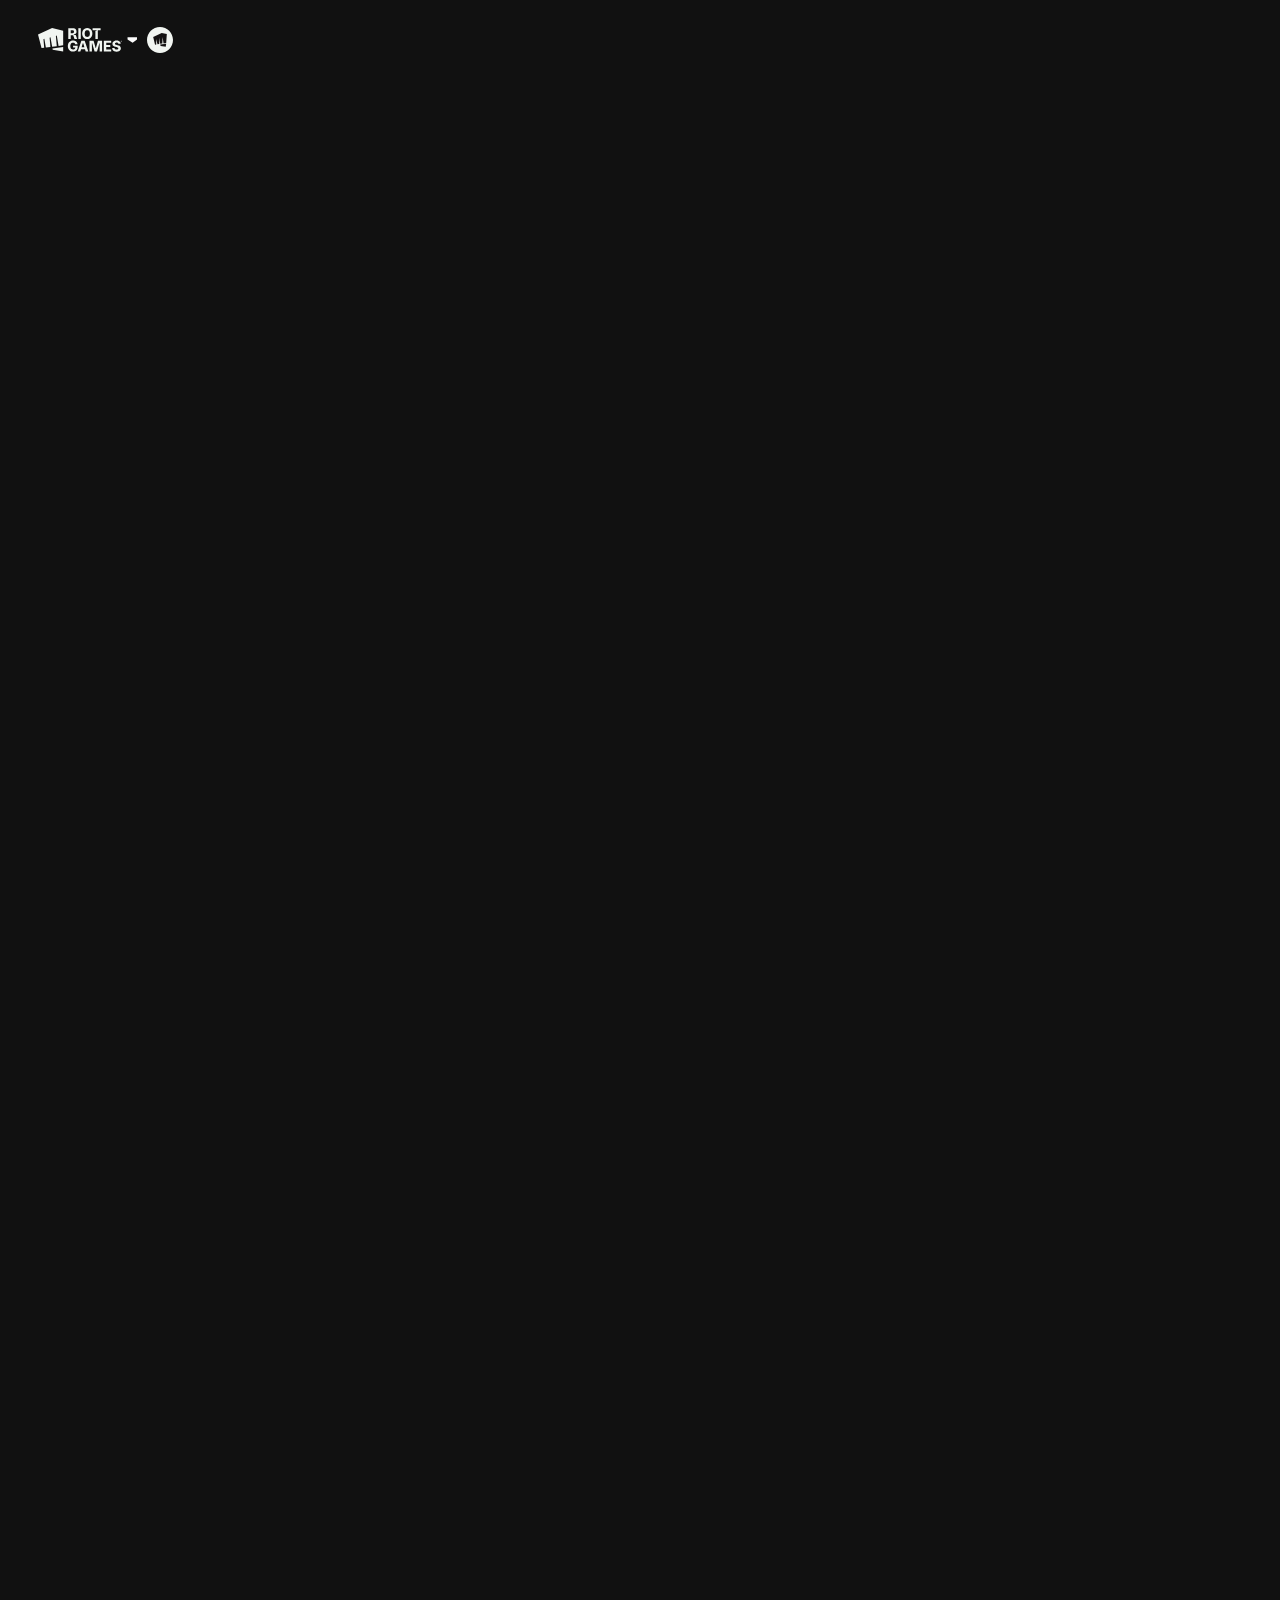
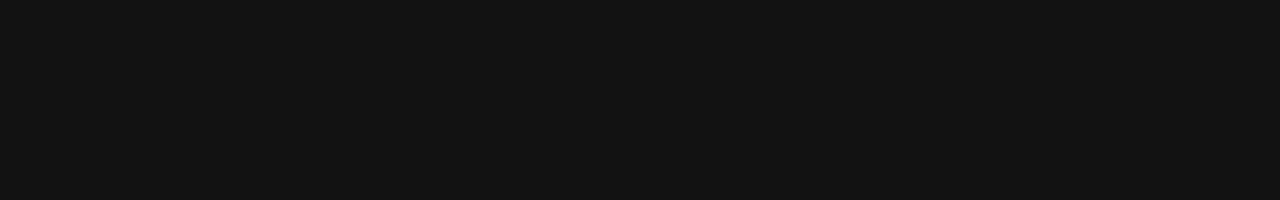
==== commit 480caf34: "reduced a lot" ====
--- a/index.html
+++ b/index.html
@@ -4,419 +4,57 @@
     <meta charset="UTF-8">
     <meta http-equiv="X-UA-Compatible" content="IE=edge">
     <meta name="viewport" content="width=device-width, initial-scale=1.0">
-    <link rel="icon" href="./riot/svg/iconBlack.svg">
+    <link rel="icon" href="./assets/iconBlack.svg">
     <link rel="stylesheet" href="style.css">
     <title>Home | Riot Games</title>
-    <script src="./script.js"></script>
-    <script src="./scroll.js"></script>
-    <script src="./hover.js"></script>
+    <script src="./top-menu.js"></script>
 </head>
-<body style="background-color: #aaaaaa;">
-
-    <nav id="nav" class="row">
-
-        <div id="nav-wrapper" class="row">
-            <div id="nav-left" class="row">
-
-                <div class="logo row cursor" >
-                    <div class="logo-1 logo-1-w bg-img"></div>
-                    <div class="logo-2 logo-2-w bg-img"></div>
+<body style="background-color: #111;">
+
+    <nav class="row">
+        <div id="nav" class="row">
+
+            <div id="nav-1" class="row">
+
+                <div id="top-menu-opp" class="row normal">
+                    <div id="top-menu-opp-wrapper" class="row">
+                        <div id="logo" class="row cursor">
+                            <div id="logo-img" class="bg-img"></div>
+                            <div id="logo-arrow" class="arrow bg-img"></div>
+                        </div>
+                        <div id="top-menu-close" class="close bg-icon cursor"></div>
+                    </div>
                 </div>
 
-                <div id="left-menu" class="hidden">
+                <div id="top-menu" class="row">
                     <div id="polygon"></div>
-                    <div id="left-menu-wrapper">
-                        <div id="left-menu-top" class="row">
-                            <div id="left-menu-top-wrapper" class="row">
-                                <div class="logo row cursor">
-                                    <div class="logo-1 logo-1-d bg-img"></div>
-                                    <div class="logo-2 logo-2-d bg-img"></div>
-                                </div>
-                                <div id="b-close" class="i32-btn cursor">
-                                    <div id="b-close-bg" class="i32-bg bg-img"></div>
-                                </div>
-                            </div>
-
-                        </div>
-                        <div id="left-menu-bot" class="row">
-                            <div id="left-menu-bot1">
-                                <ul class="ban-links">
-                                    <li class="row ban-link main cursor">
-                                        <a id="tog-games" class="ban-text">Games</a>
-                                        <img class="link-img" src="./riot/svg/arrowDownBlack.svg" alt="" srcset="">
-                                    </li>
-                                    <li class="ban-link" onmouseenter="enter('card-1')" onmouseleave="leave('card-1')">
-                                        <a href="" class="ban-text">league of legends</a>
-                                    </li>
-                                    <li class="ban-link" onmouseenter="enter('card-2')" onmouseleave="leave('card-2')">
-                                        <a href="" class="ban-text">valorant</a>
-                                    </li>
-                                    <li class="ban-link" onmouseenter="enter('card-3')" onmouseleave="leave('card-3')">
-                                        <a href="" class="ban-text">teamfigh tactics</a>
-                                    </li>
-                                    <li class="ban-link" onmouseenter="enter('card-4')" onmouseleave="leave('card-4')">
-                                        <a href="" class="ban-text">legends of runterra</a>
-                                    </li>
-                                    <li class="ban-link" onmouseenter="enter('card-5')" onmouseleave="leave('card-5')">
-                                        <a href="" class="ban-text">lol: wildrift</a>
-                                    </li>
-                                </ul>
-                                    <div id="cards-1-5" class="cards col hidden">
-                                        <div id="ccard-1" class="card">
-                                            <img class="card-img" src="./riot/card-1.jpeg" alt="" srcset="">
-                                            <div class="card-bg">
-                                                <div class="card-content col">
-                                                    <div class="card-content-logo col">
-                                                        <img src="./riot/lol_logo.png" alt="">
-                                                    </div>
-                                                    <div class="card-content-des ff">
-                                                        <p>Face off in the ultimate 5v5 battle arena</p>
-                                                    </div>
-                                                    <div class="card-content-devices row">
-                                                        <div id="d-windows" class="device bg-img">
-                                                        </div>
-                                                    </div>
-                                                </div>
-                                            </div>
-                                        </div>
-                                        <div id="ccard-2" class="card">
-                                            <img class="card-img" src="./riot/card-2.jpeg" alt="" srcset="">
-                                            <div class="card-bg">
-                                                <div class="card-content col">
-                                                    <div class="card-content-logo col">
-                                                        <img src="./riot/valorant_logo.png" alt="">
-                                                    </div>
-                                                    <div class="card-content-des ff">
-                                                        <p>Style on your enemies in this 5v5 tactical shooter</p>
-                                                    </div>
-                                                    <div class="card-content-devices row">
-                                                        <div id="d-windows" class="device bg-img">
-                                                        </div>
-                                                    </div>
-                                                </div>
-                                            </div>
-                                        </div>
-                                        <div id="ccard-3" class="card">
-                                            <img class="card-img" src="./riot/card-3.jpeg" alt="" srcset="">
-                                            <div class="card-bg">
-                                                <div class="card-content col">
-                                                    <div class="card-content-logo col">
-                                                        <img src="./riot/tft_logo.png" alt="">
-                                                    </div>
-                                                    <div class="card-content-des ff">
-                                                        <p>A TEAM-BUILDING BATTLE OF WITS</p>
-                                                    </div>
-                                                    <div class="card-content-devices row">
-                                                        <div id="d-windows" class="device bg-img">
-                                                        </div>
-                                                        <div id="d-mobile" class="device bg-img">
-                                                        </div>
-                                                    </div>
-                                                </div>
-                                            </div>
-                                        </div>
-                                        <div id="ccard-4" class="card">
-                                            <img class="card-img" src="./riot/card-4.jpeg" alt="" srcset="">
-                                            <div class="card-bg">
-                                                <div class="card-content col">
-                                                    <div class="card-content-logo col">
-                                                        <img src="./riot/legendsofruneterra_logo.png" alt="">
-                                                    </div>
-                                                    <div class="card-content-des ff">
-                                                        <p>Master every moment in this strategy card game</p>
-                                                    </div>
-                                                    <div class="card-content-devices row">
-                                                        <div id="d-windows" class="device bg-img">
-                                                        </div>
-                                                        <div id="d-mobile" class="device bg-img">
-                                                        </div>
-                                                    </div>
-                                                </div>
-                                            </div>
-                                        </div>
-                                        <div id="ccard-5" class="card">
-                                            <img class="card-img" src="./riot/card-5.jpeg" alt="" srcset="">
-                                            <div class="card-bg">
-                                                <div class="card-content col">
-                                                    <div class="card-content-logo col">
-                                                        <img src="./riot/lolwildrift_logo.png" alt="">
-                                                    </div>
-                                                    <div class="card-content-des ff">
-                                                        <p>LEAGUE OF LEGENDS, NOW ON MOBILE</p>
-                                                    </div>
-                                                    <div class="card-content-devices row">
-                                                        <div id="d-mobile" class="device bg-img">
-                                                        </div>
-                                                    </div>
-                                                </div>
-                                            </div>
-                                        </div>
-                                    </div>         
-                                <ul class="ban-links">
-                                    <li class="row ban-link main cursor">
-                                        <a id="tog-forge" class="ban-text">forge</a>
-                                        <img class="link-img" src="./riot/svg/arrowDownBlack.svg" alt="" srcset="">
-                                    </li>
-                                    <li class="ban-link" onmouseenter="enter('card-6')" onmouseleave="leave('card-6')">
-                                        <a href="" class="ban-text">hextech mayhem</a>
-                                    </li>
-                                    <li class="ban-link" onmouseenter="enter('card-7')" onmouseleave="leave('card-7')">
-                                        <a href="" class="ban-text">runied king</a>
-                                    </li>
-                                    <li class="ban-link" onmouseenter="enter('card-8')" onmouseleave="leave('card-8')">
-                                        <a href="" class="ban-text">conv/rgence</a>
-                                    </li>
-                                    <li class="ban-link" onmouseenter="enter('card-9')" onmouseleave="leave('card-9')">
-                                        <a href="" class="ban-text">songs of nunu</a>
-                                    </li>
-                                    <li  class="ban-link" onmouseenter="enter('card-10')" onmouseleave="leave('card-10')">
-                                        <a href="" class="ban-text">riot forge games</a>
-                                    </li>
-                                </ul>
-                                    <div id="cards-6-10" class="cards col hidden">
-                                        <div id="ccard-6" class="card">
-                                            <img class="card-img" src="./riot/card-6.jpeg" alt="" srcset="">
-                                            <div class="card-bg">
-                                                <div class="card-content col">
-                                                    <div class="card-content-logo col">
-                                                        <img src="./riot/hextechmayhem_logo.png" alt="">
-                                                    </div>
-                                                    <div class="card-content-des ff">
-                                                        <p>Riot Forge Presents Hextech Mayhem</p>
-                                                    </div>
-                                                    <div class="card-content-devices row">
-                                                        <div id="d-windows" class="device bg-img">
-                                                        </div>
-                                                        <div id="d-mobile" class="device bg-img">
-                                                        </div>
-                                                        <div id="d-nintendo" class="device bg-img">
-                                                        </div>
-                                                    </div>
-                                                </div>
-                                            </div>
-                                        </div>
-                                        <div id="ccard-7" class="card">
-                                            <img class="card-img" src="./riot/card-7.jpeg" alt="" srcset="">
-                                            <div class="card-bg">
-                                                <div class="card-content col">
-                                                    <div class="card-content-logo col">
-                                                        <img src="./riot/ruinedking_logo.png" alt="">
-                                                    </div>
-                                                    <div class="card-content-des ff">
-                                                        <p>RISE AGAINST RUIN IN THIS TURN BASED RPG</p>
-                                                    </div>
-                                                    <div class="card-content-devices row">
-                                                        <div id="d-windows" class="device bg-img">
-                                                        </div>
-                                                        <div id="d-nintendo" class="device bg-img">
-                                                        </div>
-                                                    </div>
-                                                </div>
-                                            </div>
-                                        </div>
-                                        <div id="ccard-8" class="card">
-                                            <img class="card-img" src="./riot/card-8.jpeg" alt="" srcset="">
-                                            <div class="card-bg">
-                                                <div class="card-content col">
-                                                    <div class="card-content-logo col">
-                                                        <img src="./riot/convrgence_logo.png" alt="">
-                                                    </div>
-                                                    <div class="card-content-des ff">
-                                                        <p>EXPLORE ZAUN AS EKKO IN THIS ACTION PLATFORMER</p>
-                                                    </div>
-                                                </div>
-                                            </div>
-                                        </div>
-                                        <div id="ccard-9" class="card">
-                                            <img class="card-img" src="./riot/card-9.jpeg" alt="" srcset="">
-                                            <div class="card-bg">
-                                                <div class="card-content col">
-                                                    <div class="card-content-logo col">
-                                                        <img src="./riot/songofnunu_logo.png" alt="">
-                                                    </div>
-                                                    <div class="card-content-des ff">
-                                                        <p>A Song Lives Forever</p>
-                                                    </div>
-                                                    <div class="card-content-devices row">
-                                                        <div id="d-windows" class="device bg-img">
-                                                        </div>
-                                                        <div id="d-nintendo" class="device bg-img">
-                                                        </div>
-                                                    </div>
-                                                </div>
-                                            </div>
-                                        </div>
-                                    </div>  
-                                <ul class="ban-links">
-                                    <li class="row ban-link main cursor">
-                                        <a id="tog-esports"class="ban-text">esports</a>
-                                        <img class="link-img" src="./riot/svg/arrowDownBlack.svg" alt="" srcset="">
-                                    </li>
-                                    <li class="ban-link" onmouseenter="enter('card-11')" onmouseleave="leave('card-11')">
-                                        <a href="" class="ban-text">lol esports</a>
-                                    </li>
-                                    <li class="ban-link" onmouseenter="enter('card-12')" onmouseleave="leave('card-12')">
-                                        <a href="" class="ban-text">valorant esports</a>
-                                    </li>
-                                </ul>
-                                    <div id="cards-11-12" class="cards col hidden">
-                                        <div id="ccard-11" class="card">
-                                            <img class="card-img" src="./riot/card-11.jpeg" alt="" srcset="">
-                                            <div class="card-bg">
-                                                <div class="card-content col">
-                                                    <div class="card-content-logo col">
-                                                        <img src="./riot/lolesports_logo.svg" alt="">
-                                                    </div>
-                                                </div>
-                                            </div>
-                                        </div>
-                                        <div id="ccard-12" class="card">
-                                            <img class="card-img" src="./riot/card-12.jpeg" alt="" srcset="">
-                                            <div class="card-bg">
-                                                <div class="card-content col">
-                                                    <div class="card-content-logo col">
-                                                        <img src="./riot/valorantesports_logo.png" alt="">
-                                                    </div>
-                                                </div>
-                                            </div>
-                                        </div>
-                                    </div>  
-                                <ul class="ban-links">
-                                    <li class="row ban-link main cursor">
-                                        <a id="tog-entertaiment" class="ban-text">entertainment</a>
-                                        <img class="link-img" src="./riot/svg/arrowDownBlack.svg" alt="" srcset="">
-                                    </li>
-                                    <li class="ban-link" onmouseenter="enter('card-13')" onmouseleave="leave('card-13')">
-                                        <a href="" class="ban-text">arcane</a>
-                                    </li>
-                                    <li class="ban-link" onmouseenter="enter('card-14')" onmouseleave="leave('card-14')">
-                                        <a href="" class="ban-text">universe</a>
-                                    </li>
-                                    <li class="ban-link" onmouseenter="enter('card-15')" onmouseleave="leave('card-15')">
-                                        <a href="" class="ban-text">riot games music</a>
-                                    </li>
-                                </ul>
-                                    <div id="cards-13-15" class="cards col hidden">
-                                        <div id="ccard-13" class="card">
-                                            <img class="card-img" src="./riot/card-13.jpeg" alt="" srcset="">
-                                            <div class="card-bg">
-                                                <div class="card-content col">
-                                                    <div class="card-content-logo col">
-                                                        <img src="./riot/arcane_logo.svg" alt="">
-                                                    </div>
-                                                    <div class="card-content-des ff">
-                                                        <p>AN ANIMATED SERIES ON NETFLIX FROM THE WORLD OF LEAGUE OF LEGENDS</p>
-                                                    </div>
-                                                </div>
-                                            </div>
-                                        </div>
-                                        <div id="ccard-14" class="card">
-                                            <img class="card-img" src="./riot/card-14.jpeg" alt="" srcset="">
-                                            <div class="card-bg">
-                                                <div class="card-content col">
-                                                    <div class="card-content-logo col">
-                                                        <h1 class="ff">universe</h1>
-                                                    </div>
-                                                    <div class="card-content-des ff">
-                                                        <p>THE DEFINITIVE SOURCE FOR THE WORLD OF LEAGUE OF LEGENDS</p>
-                                                    </div>
-                                                </div>
-                                            </div>
-                                        </div>
-                                        <div id="ccard-15" class="card">
-                                            <img class="card-img" src="./riot/card-15.jpeg" alt="" srcset="">
-                                            <div class="card-bg">
-                                                <div class="card-content col">
-                                                    <div class="card-content-logo col">
-                                                        <h1 class="ff">riot games music</h1>
-                                                    </div>
-                                                    <div class="card-content-des ff">
-                                                        <p>MUSIC HAS A NEW HOME</p>
-                                                    </div>
-                                                </div>
-                                            </div>
-                                        </div>
-                                    </div>  
-                                <ul class="ban-links">
-                                    <li class="row ban-link main cursor">
-                                        <a id="tog-business" class="ban-text">business</a>
-                                        <img class="link-img" src="./riot/svg/arrowDownBlack.svg" alt="" srcset="">
-                                    </li>
-                                    <li class="ban-link" onmouseenter="enter('card-16')" onmouseleave="leave('card-16')">
-                                        <a href="" class="ban-text">riot games</a>
-                                    </li>
-                                    <li class="ban-link" onmouseenter="enter('card-17')" onmouseleave="leave('card-17')">
-                                        <a href="" class="ban-text">riot merch</a>
-                                    </li>
-                                    <li class="ban-link" onmouseenter="enter('card-18')" onmouseleave="leave('card-18')">
-                                        <a href="" class="ban-text">riot mobile</a>
-                                    </li>
-                                    <li class="ban-link" onmouseenter="enter('card-19')" onmouseleave="leave('card-19')">
-                                        <a href="" class="ban-text">riot support</a>
-                                    </li>
-                                </ul>
-                                    <div id="cards-16-19" class="cards col hidden">
-                                        <div id="ccard-16" class="card">
-                                            <img class="card-img" src="./riot/card-16.jpeg" alt="" srcset="">
-                                            <div class="card-bg">
-                                                <div class="card-content col">
-                                                    <div class="card-content-logo col">
-                                                        <img src="./riot/svg/logoWhite.svg" alt="">
-                                                    </div>
-                                                    <div class="card-content-des ff">
-                                                        <p>UNLEASH PLAY</p>
-                                                    </div>
-                                                </div>
-                                            </div>
-                                        </div>
-                                        <div id="ccard-17" class="card">
-                                            <img class="card-img" src="./riot/card-17.jpeg" alt="" srcset="">
-                                            <div class="card-bg">
-                                                <div class="card-content col">
-                                                    <div class="card-content-logo col">
-                                                        <h1 class="ff">riot merch</h1>
-                                                    </div>
-                                                    <div class="card-content-des ff">
-                                                        <p>THE OFFICIAL HOME OF RIOT GAMES MERCH</p>
-                                                    </div>
-                                                </div>
-                                            </div>
-                                        </div>
-                                        <div id="ccard-18" class="card">
-                                            <img class="card-img" src="./riot/riotmobile_card.png" alt="" srcset="">
-                                            <div class="card-bg">
-                                                <div class="card-content col">
-                                                    <div class="card-content-logo col">
-                                                        <h1 class="ff">riot mobile</h1>
-                                                    </div>
-                                                    <div class="card-content-des ff">
-                                                        <p>YOUR MOBILE COMPANION FOR ALL THINGS RIOT GAMES</p>
-                                                    </div>
-                                                </div>
-                                            </div>
-                                        </div>
-                                        <div id="ccard-19" class="card">
-                                            <img class="card-img" src="./riot/card-19.jpeg" alt="" srcset="">
-                                            <div class="card-bg">
-                                                <div class="card-content col">
-                                                    <div class="card-content-logo col">
-                                                        <h1 class="ff">riot support</h1>
-                                                    </div>
-                                                    <div class="card-content-des ff">
-                                                        <p>FROM TECH TO TILT, WE’RE HERE TO HELP YOU</p>
-                                                    </div>
-                                                </div>
-                                            </div>
-                                        </div>
-                                    </div>      
-                            </div>
-                            <div id="left-menu-bot2" class="">
-                                <div id="card-1" class="card">
-                                    <img class="card-img" src="./riot/card-1.jpeg" alt="" srcset="">
+                    <div id="top-menu-wrapper" class="row">
+                        <div id="top-menu-1">
+                            <div class="links">
+                                <a id="tog-games" class="link-main row text text-bold cursor" onclick="topMenuVisiblity('cards-1-5')"> games
+                                    <div class="arrow bg-img"></div>
+                                </a>
+                                <div class="link-sub col">
+                                        <a href="" class="link text text-300" onmouseenter="enter('card-1')" onmouseleave="leave('card-1')">league of legends</a>
+
+                                        <a href="" class="link text text-300" onmouseenter="enter('card-2')" onmouseleave="leave('card-2')">valorant</a>
+
+                                        <a href="" class="link text text-300" onmouseenter="enter('card-3')" onmouseleave="leave('card-3')">teamfigh tactics</a>
+
+                                        <a href="" class="link text text-300" onmouseenter="enter('card-4')" onmouseleave="leave('card-4')">legends of runterra</a>
+
+                                        <a href="" class="link text text-300" onmouseenter="enter('card-5')" onmouseleave="leave('card-5')">lol: wildrift</a>
+
+                                </div>
+                            </div>
+
+                            <div id="cards-1-5" class="cards col hidden">
+                                <div id="ccard-1" class="card">
+                                    <img class="card-img" src="./assets/card-1.jpeg" alt="" srcset="">
                                     <div class="card-bg">
                                         <div class="card-content col">
                                             <div class="card-content-logo col">
-                                                <img src="./riot/lol_logo.png" alt="">
+                                                <img src="./assets/lol_logo.png" alt="">
                                             </div>
                                             <div class="card-content-des ff">
                                                 <p>Face off in the ultimate 5v5 battle arena</p>
@@ -428,12 +66,12 @@
                                         </div>
                                     </div>
                                 </div>
-                                <div id="card-2" class="card">
-                                    <img class="card-img" src="./riot/card-2.jpeg" alt="" srcset="">
+                                <div id="ccard-2" class="card">
+                                    <img class="card-img" src="./assets/card-2.jpeg" alt="" srcset="">
                                     <div class="card-bg">
                                         <div class="card-content col">
                                             <div class="card-content-logo col">
-                                                <img src="./riot/valorant_logo.png" alt="">
+                                                <img src="./assets/valorant_logo.png" alt="">
                                             </div>
                                             <div class="card-content-des ff">
                                                 <p>Style on your enemies in this 5v5 tactical shooter</p>
@@ -445,12 +83,12 @@
                                         </div>
                                     </div>
                                 </div>
-                                <div id="card-3" class="card">
-                                    <img class="card-img" src="./riot/card-3.jpeg" alt="" srcset="">
+                                <div id="ccard-3" class="card">
+                                    <img class="card-img" src="./assets/card-3.jpeg" alt="" srcset="">
                                     <div class="card-bg">
                                         <div class="card-content col">
                                             <div class="card-content-logo col">
-                                                <img src="./riot/tft_logo.png" alt="">
+                                                <img src="./assets/tft_logo.png" alt="">
                                             </div>
                                             <div class="card-content-des ff">
                                                 <p>A TEAM-BUILDING BATTLE OF WITS</p>
@@ -464,12 +102,12 @@
                                         </div>
                                     </div>
                                 </div>
-                                <div id="card-4" class="card">
-                                    <img class="card-img" src="./riot/card-4.jpeg" alt="" srcset="">
+                                <div id="ccard-4" class="card">
+                                    <img class="card-img" src="./assets/card-4.jpeg" alt="" srcset="">
                                     <div class="card-bg">
                                         <div class="card-content col">
                                             <div class="card-content-logo col">
-                                                <img src="./riot/legendsofruneterra_logo.png" alt="">
+                                                <img src="./assets/legendsofruneterra_logo.png" alt="">
                                             </div>
                                             <div class="card-content-des ff">
                                                 <p>Master every moment in this strategy card game</p>
@@ -483,12 +121,12 @@
                                         </div>
                                     </div>
                                 </div>
-                                <div id="card-5" class="card">
-                                    <img class="card-img" src="./riot/card-5.jpeg" alt="" srcset="">
+                                <div id="ccard-5" class="card">
+                                    <img class="card-img" src="./assets/card-5.jpeg" alt="" srcset="">
                                     <div class="card-bg">
                                         <div class="card-content col">
                                             <div class="card-content-logo col">
-                                                <img src="./riot/lolwildrift_logo.png" alt="">
+                                                <img src="./assets/lolwildrift_logo.png" alt="">
                                             </div>
                                             <div class="card-content-des ff">
                                                 <p>LEAGUE OF LEGENDS, NOW ON MOBILE</p>
@@ -500,553 +138,385 @@
                                         </div>
                                     </div>
                                 </div>
-                                <div id="card-6" class="card">
-                                    <img class="card-img" src="./riot/card-6.jpeg" alt="" srcset="">
-                                    <div class="card-bg">
-                                        <div class="card-content col">
-                                            <div class="card-content-logo col">
-                                                <img src="./riot/hextechmayhem_logo.png" alt="">
-                                            </div>
-                                            <div class="card-content-des ff">
-                                                <p>Riot Forge Presents Hextech Mayhem</p>
-                                            </div>
-                                            <div class="card-content-devices row">
-                                                <div id="d-windows" class="device bg-img">
-                                                </div>
-                                                <div id="d-mobile" class="device bg-img">
-                                                </div>
-                                                <div id="d-nintendo" class="device bg-img">
-                                                </div>
-                                            </div>
-                                        </div>
-                                    </div>
-                                </div>
-                                <div id="card-7" class="card">
-                                    <img class="card-img" src="./riot/card-7.jpeg" alt="" srcset="">
-                                    <div class="card-bg">
-                                        <div class="card-content col">
-                                            <div class="card-content-logo col">
-                                                <img src="./riot/ruinedking_logo.png" alt="">
-                                            </div>
-                                            <div class="card-content-des ff">
-                                                <p>RISE AGAINST RUIN IN THIS TURN BASED RPG</p>
-                                            </div>
-                                            <div class="card-content-devices row">
-                                                <div id="d-windows" class="device bg-img">
-                                                </div>
-                                                <div id="d-nintendo" class="device bg-img">
-                                                </div>
-                                            </div>
-                                        </div>
-                                    </div>
-                                </div>
-                                <div id="card-8" class="card">
-                                    <img class="card-img" src="./riot/card-8.jpeg" alt="" srcset="">
-                                    <div class="card-bg">
-                                        <div class="card-content col">
-                                            <div class="card-content-logo col">
-                                                <img src="./riot/convrgence_logo.png" alt="">
-                                            </div>
-                                            <div class="card-content-des ff">
-                                                <p>EXPLORE ZAUN AS EKKO IN THIS ACTION PLATFORMER</p>
-                                            </div>
-                                        </div>
-                                    </div>
-                                </div>
-                                <div id="card-9" class="card">
-                                    <img class="card-img" src="./riot/card-9.jpeg" alt="" srcset="">
-                                    <div class="card-bg">
-                                        <div class="card-content col">
-                                            <div class="card-content-logo col">
-                                                <img src="./riot/songofnunu_logo.png" alt="">
-                                            </div>
-                                            <div class="card-content-des ff">
-                                                <p>A Song Lives Forever</p>
-                                            </div>
-                                            <div class="card-content-devices row">
-                                                <div id="d-windows" class="device bg-img">
-                                                </div>
-                                                <div id="d-nintendo" class="device bg-img">
-                                                </div>
-                                            </div>
-                                        </div>
-                                    </div>
-                                </div>
-                                <div id="card-10" class="card">
-                                    <img class="card-img" src="./riot/card-10.jpeg" alt="" srcset="">
-                                    <div class="card-bg">
-                                        <div class="card-content col">
-                                            <div class="card-content-logo col">
-                                                <img src="./riot/riotforgegames_logo.svg" alt="">
-                                            </div>
-                                            <div class="card-content-des ff">
-                                                <p>PUBLISHER OF COMPLETABLE EXPERIENCES FROM THE LEAGUE UNIVERSE</p>
-                                            </div>
-                                        </div>
-                                    </div>
-                                </div>
-                                <div id="card-11" class="card">
-                                    <img class="card-img" src="./riot/card-11.jpeg" alt="" srcset="">
-                                    <div class="card-bg">
-                                        <div class="card-content col">
-                                            <div class="card-content-logo col">
-                                                <img src="./riot/lolesports_logo.svg" alt="">
-                                            </div>
-                                        </div>
-                                    </div>
-                                </div>
-                                <div id="card-12" class="card">
-                                    <img class="card-img" src="./riot/card-12.jpeg" alt="" srcset="">
-                                    <div class="card-bg">
-                                        <div class="card-content col">
-                                            <div class="card-content-logo col">
-                                                <img src="./riot/valorantesports_logo.png" alt="">
-                                            </div>
-                                        </div>
-                                    </div>
-                                </div>
-                                <div id="card-13" class="card">
-                                    <img class="card-img" src="./riot/card-13.jpeg" alt="" srcset="">
-                                    <div class="card-bg">
-                                        <div class="card-content col">
-                                            <div class="card-content-logo col">
-                                                <img src="./riot/arcane_logo.svg" alt="">
-                                            </div>
-                                            <div class="card-content-des ff">
-                                                <p>AN ANIMATED SERIES ON NETFLIX FROM THE WORLD OF LEAGUE OF LEGENDS</p>
-                                            </div>
-                                        </div>
-                                    </div>
-                                </div>
-                                <div id="card-14" class="card">
-                                    <img class="card-img" src="./riot/card-14.jpeg" alt="" srcset="">
-                                    <div class="card-bg">
-                                        <div class="card-content col">
-                                            <div class="card-content-logo col">
-                                                <h1 class="ff">universe</h1>
-                                            </div>
-                                            <div class="card-content-des ff">
-                                                <p>THE DEFINITIVE SOURCE FOR THE WORLD OF LEAGUE OF LEGENDS</p>
-                                            </div>
-                                        </div>
-                                    </div>
-                                </div>
-                                <div id="card-15" class="card">
-                                    <img class="card-img" src="./riot/card-15.jpeg" alt="" srcset="">
-                                    <div class="card-bg">
-                                        <div class="card-content col">
-                                            <div class="card-content-logo col">
-                                                <h1 class="ff">riot games music</h1>
-                                            </div>
-                                            <div class="card-content-des ff">
-                                                <p>MUSIC HAS A NEW HOME</p>
-                                            </div>
-                                        </div>
-                                    </div>
-                                </div>
-                                <div id="card-16" class="card">
-                                    <img class="card-img" src="./riot/card-16.jpeg" alt="" srcset="">
-                                    <div class="card-bg">
-                                        <div class="card-content col">
-                                            <div class="card-content-logo col">
-                                                <img src="./riot/svg/logoWhite.svg" alt="">
-                                            </div>
-                                            <div class="card-content-des ff">
-                                                <p>UNLEASH PLAY</p>
-                                            </div>
-                                        </div>
-                                    </div>
-                                </div>
-                                <div id="card-17" class="card">
-                                    <img class="card-img" src="./riot/card-17.jpeg" alt="" srcset="">
-                                    <div class="card-bg">
-                                        <div class="card-content col">
-                                            <div class="card-content-logo col">
-                                                <h1 class="ff">riot merch</h1>
-                                            </div>
-                                            <div class="card-content-des ff">
-                                                <p>THE OFFICIAL HOME OF RIOT GAMES MERCH</p>
-                                            </div>
-                                        </div>
-                                    </div>
-                                </div>
-                                <div id="card-18" class="card">
-                                    <img class="card-img" src="./riot/riotmobile_card.png" alt="" srcset="">
-                                    <div class="card-bg">
-                                        <div class="card-content col">
-                                            <div class="card-content-logo col">
-                                                <h1 class="ff">riot mobile</h1>
-                                            </div>
-                                            <div class="card-content-des ff">
-                                                <p>YOUR MOBILE COMPANION FOR ALL THINGS RIOT GAMES</p>
-                                            </div>
-                                        </div>
-                                    </div>
-                                </div>
-                                <div id="card-19" class="card">
-                                    <img class="card-img" src="./riot/card-19.jpeg" alt="" srcset="">
-                                    <div class="card-bg">
-                                        <div class="card-content col">
-                                            <div class="card-content-logo col">
-                                                <h1 class="ff">riot support</h1>
-                                            </div>
-                                            <div class="card-content-des ff">
-                                                <p>FROM TECH TO TILT, WE’RE HERE TO HELP YOU</p>
-                                            </div>
-                                        </div>
-                                    </div>
-                                </div>
-
-                                <div id="ban-main" class="row">
-                                    <div id="main-card-1" class="main-card">
-                                        <a href="">
-                                            <div class="m-c-img">
-                                                <img src="./riot/games1_card.jpeg" alt="" srcset="">
-                                            </div>
-                                            <p class="m-c-text">Explore Uncharted Realms Of The Dragonlands In TFT's Latest Mid-Set!</p>
-                                        </a>
-                                    </div>
-                                    <div id="main-card-2" class="main-card">
-                                        <a href="">
-                                            <div class="m-c-img">
-                                                <img src="./riot/games_card.jpeg" alt="" srcset="">
-                                            </div>
-                                            <p class="m-c-text">There's No Stopping Now - VALORANT Is Kicking Off DIMENSION // ACT II-You In?</p>
-                                        </a>
-                                    </div>
+                            </div> 
+
+                            <div class="links">
+                                <a onclick="topMenuVisiblity('forge-link-sub')" class="link-main row text text-bold cursor">forge
+                                    <div class="arrow bg-img"></div>
+                                </a>
+                                <div id="forge-link-sub" class="link-sub col hidden">
+                                    <a href="" class="link text text-300" onmouseenter="enter('card-6')" onmouseleave="leave('card-6')">hextech mayhem</a>
+                            
+                                    <a href="" class="link text text-300" onmouseenter="enter('card-7')" onmouseleave="leave('card-7')">runied king</a>
+                            
+                                    <a href="" class="link text text-300" onmouseenter="enter('card-8')" onmouseleave="leave('card-8')">convr/gence</a>
+                            
+                                    <a href="" class="link text text-300" onmouseenter="enter('card-9')" onmouseleave="leave('card-9')">songs of nunu</a>
+                            
+                                    <a href="" class="link text text-300" onmouseenter="enter('card-10')" onmouseleave="leave('card-10')">riot forge games</a>
+                                </div>
+                            </div>  
+
+                            <div class="links">
+                                <a onclick="topMenuVisiblity('esports-link-sub')" class="link-main row text text-bold cursor">esports
+                                    <div class="arrow bg-img"></div>
+                                </a>
+                                <div id="esports-link-sub" class="link-sub col hidden">
+                                        <a href="" class="link text text-300" onmouseenter="enter('card-11')" onmouseleave="leave('card-11')">lol esports</a>
+                                    
+                                        <a href="" class="link text text-300" onmouseenter="enter('card-12')" onmouseleave="leave('card-12')">valorant esports</a>
+                                </div>
+                            </div> 
+
+                            <div class="links">
+                                <a onclick="topMenuVisiblity('entert-link-sub')" class="link-main row text text-bold cursor">entertainment
+                                    <div class="arrow bg-img"></div>
+                                </a>
+                                <div id="entert-link-sub" class="link-sub col hidden">
+                                    <a href="" class="link text text-300" onmouseenter="enter('card-13')" onmouseleave="leave('card-13')">arcane</a>
+                                
+                                    <a href="" class="link text text-300" onmouseenter="enter('card-14')" onmouseleave="leave('card-14')">universe</a>
+                                
+                                    <a href="" class="link text text-300" onmouseenter="enter('card-15')" onmouseleave="leave('card-15')">riot games music</a>
+                                </div>
+
+                            </div> 
+
+                            <div class="links">
+                                <a onclick="topMenuVisiblity('busi-link-sub')" class="link-main row text text-bold cursor">business
+                                    <div class="arrow bg-img"></div>
+                                </a>
+                                <div id="busi-link-sub" class="link-sub col hidden">
+                                    <a href="" class="link text text-300" onmouseenter="enter('card-16')" onmouseleave="leave('card-16')">riot games</a>
+
+                                    <a href="" class="link text text-300" onmouseenter="enter('card-17')" onmouseleave="leave('card-17')">riot merch</a>
+
+                                    <a href="" class="link text text-300" onmouseenter="enter('card-18')" onmouseleave="leave('card-18')">riot mobile</a>
+
+                                    <a href="" class="link text text-300" onmouseenter="enter('card-19')" onmouseleave="leave('card-19')">riot support</a>
+                                </div>
+                            </div>
+                        </div>
+
+                        <div id="top-menu-2">
+                            <div id="card-1" class="card">
+                                <img class="card-img" src="./assets/card-1.jpeg" alt="" srcset="">
+                                <div class="card-bg">
+                                    <div class="card-content col">
+                                        <div class="card-content-logo col">
+                                            <img src="./assets/lol_logo.png" alt="">
+                                        </div>
+                                        <div class="card-content-des text text-300">
+                                            <p>Face off in the ultimate 5v5 battle arena</p>
+                                        </div>
+                                        <div class="card-content-devices row">
+                                            <div id="d-windows" class="device bg-img">
+                                            </div>
+                                        </div>
+                                    </div>
+                                </div>
+                            </div>
+                            <div id="card-2" class="card">
+                                <img class="card-img" src="./assets/card-2.jpeg" alt="" srcset="">
+                                <div class="card-bg">
+                                    <div class="card-content col">
+                                        <div class="card-content-logo col">
+                                            <img src="./assets/valorant_logo.png" alt="">
+                                        </div>
+                                        <div class="card-content-des text text-300">
+                                            <p>Style on your enemies in this 5v5 tactical shooter</p>
+                                        </div>
+                                        <div class="card-content-devices row">
+                                            <div id="d-windows" class="device bg-img">
+                                            </div>
+                                        </div>
+                                    </div>
+                                </div>
+                            </div>
+                            <div id="card-3" class="card">
+                                <img class="card-img" src="./assets/card-3.jpeg" alt="" srcset="">
+                                <div class="card-bg">
+                                    <div class="card-content col">
+                                        <div class="card-content-logo col">
+                                            <img src="./assets/tft_logo.png" alt="">
+                                        </div>
+                                        <div class="card-content-des text text-300">
+                                            <p>A TEAM-BUILDING BATTLE OF WITS</p>
+                                        </div>
+                                        <div class="card-content-devices row">
+                                            <div id="d-windows" class="device bg-img">
+                                            </div>
+                                            <div id="d-mobile" class="device bg-img">
+                                            </div>
+                                        </div>
+                                    </div>
+                                </div>
+                            </div>
+                            <div id="card-4" class="card">
+                                <img class="card-img" src="./assets/card-4.jpeg" alt="" srcset="">
+                                <div class="card-bg">
+                                    <div class="card-content col">
+                                        <div class="card-content-logo col">
+                                            <img src="./assets/legendsofruneterra_logo.png" alt="">
+                                        </div>
+                                        <div class="card-content-des text text-300">
+                                            <p>Master every moment in this strategy card game</p>
+                                        </div>
+                                        <div class="card-content-devices row">
+                                            <div id="d-windows" class="device bg-img">
+                                            </div>
+                                            <div id="d-mobile" class="device bg-img">
+                                            </div>
+                                        </div>
+                                    </div>
+                                </div>
+                            </div>
+                            <div id="card-5" class="card">
+                                <img class="card-img" src="./assets/card-5.jpeg" alt="" srcset="">
+                                <div class="card-bg">
+                                    <div class="card-content col">
+                                        <div class="card-content-logo col">
+                                            <img src="./assets/lolwildrift_logo.png" alt="">
+                                        </div>
+                                        <div class="card-content-des text text-300">
+                                            <p>LEAGUE OF LEGENDS, NOW ON MOBILE</p>
+                                        </div>
+                                        <div class="card-content-devices row">
+                                            <div id="d-mobile" class="device bg-img">
+                                            </div>
+                                        </div>
+                                    </div>
+                                </div>
+                            </div>
+                            <div id="card-6" class="card">
+                                <img class="card-img" src="./assets/card-6.jpeg" alt="" srcset="">
+                                <div class="card-bg">
+                                    <div class="card-content col">
+                                        <div class="card-content-logo col">
+                                            <img src="./assets/hextechmayhem_logo.png" alt="">
+                                        </div>
+                                        <div class="card-content-des text text-300">
+                                            <p>Riot Forge Presents Hextech Mayhem</p>
+                                        </div>
+                                        <div class="card-content-devices row">
+                                            <div id="d-windows" class="device bg-img">
+                                            </div>
+                                            <div id="d-mobile" class="device bg-img">
+                                            </div>
+                                            <div id="d-nintendo" class="device bg-img">
+                                            </div>
+                                        </div>
+                                    </div>
+                                </div>
+                            </div>
+                            <div id="card-7" class="card">
+                                <img class="card-img" src="./assets/card-7.jpeg" alt="" srcset="">
+                                <div class="card-bg">
+                                    <div class="card-content col">
+                                        <div class="card-content-logo col">
+                                            <img src="./assets/ruinedking_logo.png" alt="">
+                                        </div>
+                                        <div class="card-content-des text text-300">
+                                            <p>RISE AGAINST RUIN IN THIS TURN BASED RPG</p>
+                                        </div>
+                                        <div class="card-content-devices row">
+                                            <div id="d-windows" class="device bg-img">
+                                            </div>
+                                            <div id="d-nintendo" class="device bg-img">
+                                            </div>
+                                        </div>
+                                    </div>
+                                </div>
+                            </div>
+                            <div id="card-8" class="card">
+                                <img class="card-img" src="./assets/card-8.jpeg" alt="" srcset="">
+                                <div class="card-bg">
+                                    <div class="card-content col">
+                                        <div class="card-content-logo col">
+                                            <img src="./assets/convrgence_logo.png" alt="">
+                                        </div>
+                                        <div class="card-content-des text text-300">
+                                            <p>EXPLORE ZAUN AS EKKO IN THIS ACTION PLATFORMER</p>
+                                        </div>
+                                    </div>
+                                </div>
+                            </div>
+                            <div id="card-9" class="card">
+                                <img class="card-img" src="./assets/card-9.jpeg" alt="" srcset="">
+                                <div class="card-bg">
+                                    <div class="card-content col">
+                                        <div class="card-content-logo col">
+                                            <img src="./assets/songofnunu_logo.png" alt="">
+                                        </div>
+                                        <div class="card-content-des text text-300">
+                                            <p>A Song Lives Forever</p>
+                                        </div>
+                                        <div class="card-content-devices row">
+                                            <div id="d-windows" class="device bg-img">
+                                            </div>
+                                            <div id="d-nintendo" class="device bg-img">
+                                            </div>
+                                        </div>
+                                    </div>
+                                </div>
+                            </div>
+                            <div id="card-10" class="card">
+                                <img class="card-img" src="./assets/card-10.jpeg" alt="" srcset="">
+                                <div class="card-bg">
+                                    <div class="card-content col">
+                                        <div class="card-content-logo col">
+                                            <img src="./assets/riotforgegames_logo.svg" alt="">
+                                        </div>
+                                        <div class="card-content-des text text-300">
+                                            <p>PUBLISHER OF COMPLETABLE EXPERIENCES FROM THE LEAGUE UNIVERSE</p>
+                                        </div>
+                                    </div>
+                                </div>
+                            </div>
+                            <div id="card-11" class="card">
+                                <img class="card-img" src="./assets/card-11.jpeg" alt="" srcset="">
+                                <div class="card-bg">
+                                    <div class="card-content col">
+                                        <div class="card-content-logo col">
+                                            <img src="./assets/lolesports_logo.svg" alt="">
+                                        </div>
+                                    </div>
+                                </div>
+                            </div>
+                            <div id="card-12" class="card">
+                                <img class="card-img" src="./assets/card-12.jpeg" alt="" srcset="">
+                                <div class="card-bg">
+                                    <div class="card-content col">
+                                        <div class="card-content-logo col">
+                                            <img src="./assets/valorantesports_logo.png" alt="">
+                                        </div>
+                                    </div>
+                                </div>
+                            </div>
+                            <div id="card-13" class="card">
+                                <img class="card-img" src="./assets/card-13.jpeg" alt="" srcset="">
+                                <div class="card-bg">
+                                    <div class="card-content col">
+                                        <div class="card-content-logo col">
+                                            <img src="./assets/arcane_logo.svg" alt="">
+                                        </div>
+                                        <div class="card-content-des text text-300">
+                                            <p>AN ANIMATED SERIES ON NETFLIX FROM THE WORLD OF LEAGUE OF LEGENDS</p>
+                                        </div>
+                                    </div>
+                                </div>
+                            </div>
+                            <div id="card-14" class="card">
+                                <img class="card-img" src="./assets/card-14.jpeg" alt="" srcset="">
+                                <div class="card-bg">
+                                    <div class="card-content col">
+                                        <div class="card-content-logo col">
+                                            <h1 class="text-600">universe</h1>
+                                        </div>
+                                        <div class="card-content-des text text-300">
+                                            <p>THE DEFINITIVE SOURCE FOR THE WORLD OF LEAGUE OF LEGENDS</p>
+                                        </div>
+                                    </div>
+                                </div>
+                            </div>
+                            <div id="card-15" class="card">
+                                <img class="card-img" src="./assets/card-15.jpeg" alt="" srcset="">
+                                <div class="card-bg">
+                                    <div class="card-content col">
+                                        <div class="card-content-logo col">
+                                            <h1 class="text-600">riot games music</h1>
+                                        </div>
+                                        <div class="card-content-des text text-300">
+                                            <p>MUSIC HAS A NEW HOME</p>
+                                        </div>
+                                    </div>
+                                </div>
+                            </div>
+                            <div id="card-16" class="card">
+                                <img class="card-img" src="./assets/card-16.jpeg" alt="" srcset="">
+                                <div class="card-bg">
+                                    <div class="card-content col">
+                                        <div class="card-content-logo col">
+                                            <img src="./assets/logoWhite.svg" alt="">
+                                        </div>
+                                        <div class="card-content-des text text-300">
+                                            <p>UNLEASH PLAY</p>
+                                        </div>
+                                    </div>
+                                </div>
+                            </div>
+                            <div id="card-17" class="card">
+                                <img class="card-img" src="./assets/card-17.jpeg" alt="" srcset="">
+                                <div class="card-bg">
+                                    <div class="card-content col">
+                                        <div class="card-content-logo col">
+                                            <h1 class="text-600">riot merch</h1>
+                                        </div>
+                                        <div class="card-content-des text text-300">
+                                            <p>THE OFFICIAL HOME OF RIOT GAMES MERCH</p>
+                                        </div>
+                                    </div>
+                                </div>
+                            </div>
+                            <div id="card-18" class="card">
+                                <img class="card-img" src="./assets/riotmobile_card.png" alt="" srcset="">
+                                <div class="card-bg">
+                                    <div class="card-content col">
+                                        <div class="card-content-logo col">
+                                            <h1 class="text-600">riot mobile</h1>
+                                        </div>
+                                        <div class="card-content-des text text-300">
+                                            <p>YOUR MOBILE COMPANION FOR ALL THINGS RIOT GAMES</p>
+                                        </div>
+                                    </div>
+                                </div>
+                            </div>
+                            <div id="card-19" class="card">
+                                <img class="card-img" src="./assets/card-19.jpeg" alt="" srcset="">
+                                <div class="card-bg">
+                                    <div class="card-content col">
+                                        <div class="card-content-logo col">
+                                            <h1 class="text-600">riot support</h1>
+                                        </div>
+                                        <div class="card-content-des text text-300">
+                                            <p>FROM TECH TO TILT, WE’RE HERE TO HELP YOU</p>
+                                        </div>
+                                    </div>
+                                </div>
+                            </div>
+                            <div id="main-cards" class="row">
+                                <div id="main-card-1" class="main-card">
+                                    <a href="">
+                                        <div class="main-card-img">
+                                            <img src="./assets/games1_card.jpeg" alt="" srcset="">
+                                        </div>
+                                        <p class="span-text text text-300">Explore Uncharted Realms Of The Dragonlands In TFT's Latest Mid-Set!</p>
+                                    </a>
+                                </div>
+                                <div id="main-card-2" class="main-card">
+                                    <a href="">
+                                        <div class="main-card-img">
+                                            <img src="./assets/games_card.jpeg" alt="" srcset="">
+                                        </div>
+                                        <p class="span-text text text-300">There's No Stopping Now - VALORANT Is Kicking Off DIMENSION // ACT II-You In?</p>
+                                    </a>
                                 </div>
                             </div>
                         </div>
                     </div>
-                    
                 </div>
 
-                <div id="left-menu-cover" class="cover hidden"></div>
-
-                <div id="nav-links-wrapper" class="row">
-        
-                    <div id="nav-icon" class="icon bg-img"></div>
-        
-                    <div id="nav-links" class="row">
-        
-                        <div class="links row">
-                            <a class="link row cursor">
-                                <p class="link-text ff">WHO WE ARE</p>
-                                <img class="link-img" src="./riot/svg/arrowDownWhite.svg" alt="" srcset="">
-                            </a>
-                            <ul class="hidden-links">
-                                <div class="banner"></div>
-                                <li class="hidden-link">
-                                    <a class="hidden-link-text ff" href="">About Riot</a>
-                                </li>
-                                <li class="hidden-link">
-                                    <a class="hidden-link-text ff" href="">Diversity & Inclusion</a>
-                                </li>
-                                <li class="hidden-link">
-                                    <a class="hidden-link-text ff" href="">Social Impact</a>
-                                </li>
-                            </ul>
-                        </div>
-        
-                        <div class="links row">
-                            <a class="link row cursor">
-                                <p class="link-text ff">WORK WITH US</p>
-                                <img class="link-img" src="./riot/svg/arrowDownWhite.svg" alt="" srcset="">
-                            </a>
-                            <ul class="hidden-links">
-                                <div class="banner"></div>
-                                <li class="hidden-link">
-                                    <a class="hidden-link-text ff" href="">Jobs</a>
-                                </li>
-                                <li class="hidden-link">
-                                    <a class="hidden-link-text ff" href="">Offices</a>
-                                </li>
-                                <li class="hidden-link">
-                                    <a class="hidden-link-text ff" href="">Life At Riot</a>
-                                </li>
-                            </ul>
-                        </div>
-        
-                        <div class="links row">
-                            <a class="link row cursor">
-                                <p class="link-text ff">NEWS</p>
-                            </a>
-                        </div>
-        
-                    </div>
-        
-                </div>
+                <a class="icon bg-img" href=""></a>
+
 
             </div>
 
-            <div id="nav-side-icons" class="row">
-    
-                <div id="globe-btn" class="i32-btn cursor">
-                    <div id="globe-bg" class="i32-bg bg-img"></div>                
-                    <div id="languages-wrapper" class="hidden">
-                        <div id="up-space"></div>
-                        <ul id="languages">
-                            <li class="language">
-                                <a id="theone" class="lang row" href="#">
-                                    <p class="lang-text">english</p>
-                                    <div class="check"></div>
-                                </a>
-                            </li>
-                            <li class="language">
-                                <a class="lang row" href="#">
-                                    <p class="lang-text">Indonesian</p>
-                                    <div class="check"></div>
-                                </a>
-                            </li>
-                            <li class="language">
-                                <a class="lang row" href="#">
-                                    <p class="lang-text">Malaysian</p>
-                                    <div class="check"></div>
-                                </a>
-                            </li>
-                            <li class="language">
-                                <a class="lang row" href="#">
-                                    <p class="lang-text">Português</p>
-                                    <div class="check"></div>
-                                </a>
-                            </li>
-                            <li class="language">
-                                <a class="lang row" href="#">
-                                    <p class="lang-text">Čeština</p>
-                                    <div class="check"></div>
-                                </a>
-                            </li>
-                            <li class="language">
-                                <a class="lang row" href="#">
-                                    <p class="lang-text">Français</p>
-                                    <div class="check"></div>
-                                </a>
-                            </li>
-                            <li class="language">
-                                <a class="lang row" href="#">
-                                    <p class="lang-text">Deutsch</p>
-                                    <div class="check"></div>
-                                </a>
-                                
-                            </li>
-                            <li class="language">
-                                <a class="lang row" href="#">
-                                    <p class="lang-text">Ελληνικά</p>
-                                    <div class="check"></div>
-                                </a>
-                            </li>
-                            <li class="language">
-                                <a class="lang row" href="#">
-                                    <p class="lang-text">Magyar</p>
-                                    <div class="check"></div>
-                                </a>
-                            </li>
-                            <li class="language">
-                                <a class="lang row" href="#">
-                                    <p class="lang-text">Italiano</p>
-                                    <div class="check"></div>
-                                </a>
-                            </li>
-                            <li class="language">
-                                <a class="lang row" href="#">
-                                    <p class="lang-text">日本語</p>
-                                    <div class="check"></div>
-                                </a>
-                            </li>
-                            <li class="language">
-                                <a class="lang row" href="#">
-                                    <p class="lang-text">한국어</p>
-                                    <div class="check"></div>
-                                </a>
-                            </li>
-                            <li class="language">
-                                <a class="lang row" href="#">
-                                    <p class="lang-text">Español (LATAM)</p>
-                                    <div class="check"></div>
-                                </a>
-                            </li>
-                            <li class="language">
-                                <a class="lang row" href="#">
-                                    <p class="lang-text">Polski</p>
-                                    <div class="check"></div>
-                                </a>
-                            </li>
-                            <li class="language">
-                                <a class="lang row" href="#">
-                                    <p class="lang-text">Română</p>
-                                    <div class="check"></div>
-                                </a>
-                            </li>
-                            <li class="language">
-                                <a class="lang row" href="#">
-                                    <p class="lang-text">Русский</p>
-                                    <div class="check"></div>
-                                </a>
-                            </li>
-                            <li class="language">
-                                <a class="lang row" href="#">
-                                    <p class="lang-text">简体中文</p>
-                                    <div class="check"></div>
-                                </a>
-                            </li>
-                            <li class="language">
-                                <a class="lang row" href="#">
-                                    <p class="lang-text">Español (EUW)</p>
-                                    <div class="check"></div>
-                                </a>
-                            </li>
-                            <li class="language">
-                                <a class="lang row" href="#">
-                                    <p class="lang-text">ภาษาไทย</p>
-                                    <div class="check"></div>
-                                </a>
-                            </li>
-                            <li class="language">
-                                <a class="lang row" href="#">
-                                    <p class="lang-text">繁體中文</p>
-                                    <div class="check"></div>
-                                </a>
-                            </li>
-                            <li class="language">
-                                <a class="lang row" href="#">
-                                    <p class="lang-text">Türkçe</p>
-                                    <div class="check"></div>
-                                </a>
-                            </li>
-                            <li class="language">
-                                <a class="lang row" href="#">
-                                    <p class="lang-text">Tiếng Việt</p>
-                                    <div class="check"></div>
-                                </a>
-                            </li>
-                        </ul>
-                    </div>
-                </div>
-
-                <div id="nav-search-container">
-                    <form action="">
-                        <label id="nav-search" for="" class="row search">
-                            <input id="nav-search-input" class="search-input" type="text" placeholder="SEARCH">
-                            <a href="#" id="nav-search-icon" class="search-icon bg-img"></a>
-                        </label>
-                    </form>
-                </div>
-    
-                <div id="nav-signin">
-                    <a id="nav-signin-btn" class="signin" href="#">SIGN IN</a>
-                </div>
-
-                <div id="menu-btn" class="i32-btn cursor">
-                    <div id="menu-icon" class="i32-bg bg-img"></div>
-                    <div id="menu" class="hidden">
-                        <div id="menu-top" class="row">
-                            <div class="icon bg-img"></div>
-                            <div id="w-close" class="i32-btn cursor">
-                                <div id="w-close-bg" class="i32-bg bg-img"></div>
-                            </div>
-                        </div>
-                        <div id="menu-mid"  class="col">
-                            <div id="menu-search">
-                                <form action="">
-                                    <label id="nav-search" for="" class="row search">
-                                        <input id="nav-search-input" class="search-input" type="text" placeholder="SEARCH">
-                                        <a href="#" id="nav-search-icon" class="search-icon bg-img"></a>
-                                    </label>
-                                </form>
-                            </div>
-                            <div id="menu-links" class="col">
-        
-                                <div class="links col">
-                                    <a class="ml1 link row cursor">
-                                        <p class="mlt1 link-text ff">WHO WE ARE</p>
-                                        <img class="mli1 link-img" src="./riot/svg/arrowDownWhite.svg" alt="" srcset="">
-                                    </a>
-                                    <ul id="mhl1" class="hidden-links hidden">
-                                        <div class="banner"></div>
-                                        <li class="hidden-link">
-                                            <a class="hidden-link-text ff" href="">About Riot</a>
-                                        </li>
-                                        <li class="hidden-link">
-                                            <a class="hidden-link-text ff" href="">Diversity & Inclusion</a>
-                                        </li>
-                                        <li class="hidden-link">
-                                            <a class="hidden-link-text ff" href="">Social Impact</a>
-                                        </li>
-                                    </ul>
-                                </div>
-                
-                                <div class="links col">
-                                    <a class="ml2 link row cursor">
-                                        <p class="mlt2 link-text ff">WORK WITH US</p>
-                                        <img class="mli2 link-img" src="./riot/svg/arrowDownWhite.svg" alt="" srcset="">
-                                    </a>
-                                    <ul id="mhl2" class="hidden-links hidden">
-                                        <div class="banner"></div>
-                                        <li class="hidden-link">
-                                            <a class="hidden-link-text ff" href="">Jobs</a>
-                                        </li>
-                                        <li class="hidden-link">
-                                            <a class="hidden-link-text ff" href="">Offices</a>
-                                        </li>
-                                        <li class="hidden-link">
-                                            <a class="hidden-link-text ff" href="">Life At Riot</a>
-                                        </li>
-                                    </ul>
-                                </div>
-                
-                                <div class="links col">
-                                    <a class="link row cursor">
-                                        <p class="link-text ff">NEWS</p>
-                                    </a>
-                                </div>
-                
-                            </div>
-                        </div>
-                        <div id="menu-signin">
-                            <a id="menu-signin-btn" class="signin" href="#">SIGN IN</a>
-                        </div>
-                    </div>
-                    <div id="menu-cover" class="cover hidden"></div>
-                </div>
-    
+            <div id="nav-2">
+
             </div>
+
         </div>
-
-
-
     </nav>
 
-    <main id="content">
-
-        <div id="content-container">
-
-            <div id="content-wrapper">
-
-                <section id="landing">
-
-                    <div id="landing-wrapper">
-
-                    </div>
-
-                </section>
-
-                <section id="whats-happening">
-
-                </section>
-
-                <section id="our-games">
-
-                </section>
-
-                <section id="hiring">
-
-                </section>
-
-            </div>
-
-        </div>
-
-    </main>
-    
 </body>
 </html>--- a/style.css
+++ b/style.css
@@ -3,51 +3,6 @@
     margin: 0;
     box-sizing: border-box;
 }
-
-@keyframes blink {
-    0% {
-        background-color: var(--opaque-1);
-    }
-    50%{
-        background-color: var(--opaque-2);
-    }
-    100% {
-        background-color: var(--opaque-1);
-    }
-}
-
-@keyframes polygon {
-    0% {
-        clip-path: polygon(0 0, 100% 0%, 100% 80px, 25% 80px, 0 80px);
-    }
-    50%{
-        clip-path: polygon(0 0, 100% 0%, 100% 40%, 25% 70%, 0 40%);
-    }
-    100% {
-        height: 100%;
-        clip-path: polygon(0 0, 100% 0%, 100% 100%, 25% 100%, 0 100%);
-    }
-}
-
-@keyframes opacity{
-    0% {
-      opacity: 0;
-    }
-    100% {
-      opacity: 1;
-    }
-}
-
-@keyframes fadeRightin{
-    0% {
-      transform: translate3d(40%, 0, 0);
-    }
-    100% {
-      transform: translateZ(0);
-    }
-}
-
-
 :root{
     --opaque-1 : rgba(255, 255, 255, 0.2);
     --opaque-2 : rgba(255, 255, 255, 0.5);
@@ -60,7 +15,47 @@
     --white-bg : white;
     --red-bg : #D13639;
 }
-
+@keyframes blink {
+    0% {
+        background-color: var(--opaque-1);
+    }
+    50%{
+        background-color: var(--opaque-2);
+    }
+    100% {
+        background-color: var(--opaque-1);
+    }
+}
+
+@keyframes polygon {
+    0% {
+        clip-path: polygon(0 0, 100% 0%, 100% 80px, 25% 80px, 0 80px);
+    }
+    50%{
+        clip-path: polygon(0 0, 100% 0%, 100% 40%, 25% 70%, 0 40%);
+    }
+    100% {
+        clip-path: polygon(0 0, 100% 0%, 100% 100%, 25% 100%, 0 100%);
+    }
+}
+
+@keyframes opacity{
+    0% {
+      opacity: 0;
+    }
+    100% {
+      opacity: 1;
+    }
+}
+
+@keyframes fadeRightin{
+    0% {
+      transform: translate3d(40%, 0, 0);
+    }
+    100% {
+      transform: translateZ(0);
+    }
+}
 body{
     height: 200vh;
     scroll-behavior: smooth;
@@ -79,8 +74,28 @@
     list-style: none;
 }
 
-.ff{
+.text{
     font-family: Arial, Helvetica, sans-serif;
+    line-height: 120%;
+    letter-spacing: .08em;
+}
+
+.text-bold{
+    font-weight: 900;
+    font-size: clamp(0.8125rem, 0.7875rem + 0.1333vw, 0.9375rem);
+}
+
+.text-300{
+    font-weight: 300;
+    font-size: clamp(0.75rem, 0.725rem + 0.1333vw, 0.875rem);
+}
+
+.text-600{
+    font-family: Arial, Helvetica, sans-serif;
+    line-height: 90%;
+    letter-spacing: .03em;
+    font-weight: 600;
+    font-size: clamp(0.8125rem, 0.475rem + 1.8vw, 2.5rem);
 }
 
 .cursor{
@@ -105,888 +120,404 @@
     background-size: contain;
 }
 
-.icon{
-    height: 26px;
-    width: 26px;
-    background-image: url("./riot/svg/iconWhite.svg");
-}
-
-
-    .logo{
-        gap: 10px;
-    }
-        .logo:hover > .logo-1{
-            background-image: url("./riot/svg/logoRed.svg");
-        }
-        .logo:hover > .logo-2{
-            background-image: url("./riot/svg/arrowDownRed.svg");
-        }
-        .logo:hover > .logo-2{
-            transform: rotate(0deg);
-            transition: transform .5s linear;
-        }
-
-
-        .logo-1{
-            width: 95px;
-            height: 24px;
-        }
-            .logo-1-w{
-                background-image: url("./riot/svg/logoWhite.svg");
-            }
-            .logo-1-d{
-                background-image: url("./riot/svg/logoBlack.svg");
-            }
-
-
-        .logo-2{
-            width: 10px;
-            height: 10px;
-            transform: rotate(180deg);
-        }
-            .logo-2-w{
-                background-image: url("./riot/svg/arrowDownWhite.svg");
-            }
-            .logo-2-d{
-                background-image: url("./riot/svg/arrowDownBlack.svg");
-            }
-
-
-.links{
-    height: 100%;
-}
-    .links:hover > .link{
-        animation: blink 0.3s cubic-bezier(0.25, 0.46, 0.45, 0.94) both;
-        box-shadow: 0px 4px 16px 0px var(--dark-grey);
-    }
-    .links:hover > .link > .link-img{
-        transform: rotate(0deg);
-        transition: transform .5s linear;
-    }
-
-
-    .link{
-        gap: 10px;
-        padding: 10px 16px;
-        border-radius: 5px;
-        justify-content: space-between;
-    }
-        .link-text{
-            color: var(--white-bg);
-            font-size: 13px;
-            font-weight: 600;
-            line-height: 120%;
-            letter-spacing: .08em;
-            text-transform: uppercase;
-        }
-        .link-img{
-            margin-bottom: 1px;
-            transform: rotate(180deg);
-        }
-
-
-        .hidden-links{
-            display: none;
-            position: absolute;
-            top: 76px;
-            background-color: var(--dark-grey);
-            box-shadow: 0px 4px 16px 0px var(--dark-grey);
-            border-radius: 0 0 2px 2px;
-            width: 200px;
-            padding-bottom: 12px;
-        }
-            .banner{
-                width: 100%;
-                height: 4px;
-                background-color: var(--red-bg);
-                border-radius: 2px 2px 0px 0px;
-                margin-bottom: 16px;
-            }
-
-            .hidden-link{
-                margin: 5px 16px;
-                border-radius: 5px;
-            }
-                .hidden-link:hover{
-                    background-color: var(--light-grey);
-                }
-                .hidden-link:hover > .hidden-link-text{
-                    color: var(--white-bg);
-                }
-
-                .hidden-link-text{
-                    display: inline-block;
-                    padding: 10px 16px;
-                    width: 100%;
-                    color: var(--grey);
-                    font-size: 13px;
-                    font-family: Arial, Helvetica, sans-serif;
-                }
-
-
-.language{
-    height: 40px;
-    line-height: 40px;
-}
-
-    .lang{
-        justify-content: space-between;
-        padding: 0 0 0 20px;
-    }
-        .lang:hover > .lang-text{
-            color: var(--black-bg);
-        }
-
-        .lang-text{
-            text-transform: uppercase;
-            color: var(--grey);
-            font-family: Arial, Helvetica, sans-serif;
-            font-size: 12px;
-            font-weight: bold;
-        }
-
-        .check{
-            width: 14px;
-            height: 12px;
-            background-image: url();
-            margin-right: 15px;
-        }
-
-
-.cover{
-    position: absolute;
-    top: 0;
-    left: 0;
-    width: 100vw;
-    height: 100vh;
-    background-color: var(--cover-bg);
-    cursor: default;
-}
-
-.i32-btn{
-    width: 32px;
-    height: 32px;
-    border-radius: 10px;
-}   
-
-    #globe-btn{
-        margin-right: 16px;
-    }
-    #w-close, #menu-btn{
-        background-color: var(--dark-grey);
-    }    
-    #menu-btn{
-        display: none;
-    }
-        #globe-btn:hover, #w-close:hover, #menu-btn:hover{ 
-            animation: blink 0.3s cubic-bezier(0.25, 0.46, 0.45, 0.94) both;
-        }
-        #menu-btn:hover{
-            animation: blink 0.3s cubic-bezier(0.25, 0.46, 0.45, 0.94) both;
-        }
-
-.i32-bg{
-    width: 16px;
-    height: 16px;
-    position: relative;
-    top: 8px;
-    left: 8px;
-}
-
-    #menu-icon{
-        width: 18px;
-        height: 12px;
-        top: 18px;
-        left: 15px;
-        background-image: url("./riot/svg/menu.svg");
-    }
-    #globe-bg{
-        background-image: url("./riot/svg/globe.svg");
-    }
-    #b-close-bg{
-        background-image: url("./riot/svg/closeBlack.svg");
-    }
-    #w-close-bg{
-        background-image: url("./riot/svg/close.svg");
-    }
-
-
-.signin{
-    background-color: var(--red-bg);
-    padding: 0.6rem 1.4rem;
-    border-radius: 1.6rem;
-    color: var(--white-bg);
-    font-size: 12px;
-    font-family: Arial, Helvetica, sans-serif;
-    font-weight: 600;
-    letter-spacing: .08rem;
-}
-
-
-
-
-
-
-
-
-
-#nav{
+.bg-icon{
+    background-repeat: no-repeat;
+    background-position: center;
+    background-size: 50%;
+}
+
+nav{
+    justify-content: center;
     width: 100vw;
     position: fixed;
-    justify-content: center;
-}
-    #nav.sticky{
-        background-color: var(--black-bg);
-        transition: background-color .5s ease-in-out;
-    }
-#nav-wrapper{
-    max-width: 1800px;
-    width: 100vw;
-    padding-inline: auto;
-    height: 80px;
-    background-color: transparent;   
-    justify-content: space-between;
-    padding: 0 32px;
-}
-
-
-#left-menu{
-    position: absolute;
-    min-height: 320px;
-    height: max-content;
-    top: 0;
-    left: 0;
-    width: 100vw;
-    z-index: 5;
-}
-    #left-menu.hidden{
-        display: block;
-    }
-    #left-menu.visible{
-        display: block;
-    }
-    #polygon{
-        position: absolute;
-        top: 0;
-        left: 0;
-        width: 100%;
-        background-color: var(--white-bg);
-        animation: polygon .5s forwards linear;
-    }
-    #left-menu-wrapper{
-        width: 100%;
-        padding: 0px 32px;
-        animation: opacity 2s forwards linear;
-    }
-        #left-menu-top{                
-            position: fixed;
-            top: 0;
-            left: 0;
-            width: 100vw;
-            height: 80px;
-            z-index: 6;
-            background-color: var(--white-bg);
-            justify-content: center;
-        }
-            #left-menu-top-wrapper{
-                width: 100vw;
-                max-width: 1800px;
-                padding-inline: 32px;
-                background-color: var(--white-bg);
-                justify-content: space-between;
-            }
-            
-
-        #left-menu-bot{
-            align-items: flex-start;
-            justify-content: center;
-            margin-top: 80px;
-            gap: 16px;
-            padding-bottom: 50px;
-        }
-        #left-menu-bot1, #left-menu-bot2{
-            max-width: 900px;
-            width: 100%;
-        }
-        #left-menu-bot1{
-            columns: 13.2em 3;
-            column-gap: 10px;
-        }
-            .ban-links{
-                width: 100%;
-                break-inside: avoid;
-                padding-bottom: 16px;
-            }
-
-            .ban-link{
-                width: 100%;
-                font-size: 13px;
-                line-height: 120%;
-                letter-spacing: .08em;
-                text-transform: uppercase;
-                margin-block: 4px;
-                border-radius: 8px;
-            }
-            .ban-link:hover{
-                background-color: var(--grey);
-            }
-                .ban-link.main{
-                    background-color: var(--very-light-grey);
-                } 
-                .ban-link.main > .ban-text{
-                    font-weight: 900;
-                }
-                .ban-link.main > .link-img{
-                    display: none;
-                    width: 10px;
-                    margin-right: 10px;
-                }
-                .ban-link.main:hover > .link-img{
-                    transform: rotate(0deg);
-                    transition: transform .5s linear;
-                }
-
-            .ban-text{
-                display: inline-block;
-                justify-content: space-between;
-                width: 100%;
-                padding: 10px 16px;
-                font-family: Arial, Helvetica, sans-serif;
-                color: var(--light-grey);
-            }
-
-        
-        #left-menu-bot2{
-            gap: 16px;
-            align-items: flex-start;
-        }
-            #ban-main{
-                width: 100%;
-                height: 200px;
-                gap: 10px;
-            }   
-                .main-card{
-                    width: 50%;
-                    height: 100%;
-                }
-
-                .m-c-img > img{
-                    width: 100%;
-                    height: auto;
-                    border-radius: 8px;
-                    transition: all 1s cubic-bezier(0.25, 0.8, 0.25, 1);
-                }
-                .m-c-img > img:hover{
-                    box-shadow: 5px 10px 10px var(--light-grey);
-                }
-
-                .m-c-text{
-                    color: var(--black-bg);
-                    margin-top: 16px;
-                    width: 100%;
-                    font-family: Arial, Helvetica, sans-serif;
-                    font-size: 13px;
-                    font-weight: 300px;
-                    text-align: left;
-                    line-height: 15.6px;
-                }
-        #cards-1-5, #cards-6-10, #cards-11-12, #cards-13-15, #cards-16-19{
-            display: none;
-        }
-            .card{
-                display: none;
-                position: relative;
-                height: clamp(200px, 20vw, 370px);
-                width: 100%;
-                border-radius: 8px;
-                box-shadow: 5px 10px 10px var(--light-grey);
-            }
-                .card-img{
-                    position: absolute;
-                    right: 0;
-                    top: 0;
-                    height: 100%;
-                    width: auto;
-                    max-width: 100%;
-                    object-fit: cover;
-                    border-top-right-radius: 8px;
-                    border-bottom-right-radius: 8px;
-                }
-                #card-1 > .card-bg, #ccard-1 > .card-bg{
-                    background-image: radial-gradient(160.43% 179.54% at 100.43% 100%, rgb(80, 104, 125) 0%, rgb(10, 10, 10) 70%);
-                }
-                #card-2 > .card-bg,#ccard-2 > .card-bg{
-                    background-image: radial-gradient(160.43% 179.54% at 100.43% 100%, rgb(197, 177, 116) 0%, rgb(10, 10, 10) 70%);
-                }
-                #card-3 > .card-bg,#ccard-3 > .card-bg{
-                    background-image: radial-gradient(160.43% 179.54% at 100.43% 100%, rgb(139, 121, 229) 0%, rgb(10, 10, 10) 70%);
-                }
-                #card-4 > .card-bg,#ccard-4 > .card-bg{
-                    background-image: radial-gradient(160.43% 179.54% at 100.43% 100%, rgb(193, 154, 87) 0%, rgb(10, 10, 10) 70%);
-                }
-                #card-5 > .card-bg,#ccard-5 > .card-bg{
-                    background-image: radial-gradient(160.43% 179.54% at 100.43% 100%, rgb(160, 193, 236) 0%, rgb(10, 10, 10) 70%);
-                }
-                #card-6 > .card-bg,#ccard-6 > .card-bg{
-                    background-image: radial-gradient(160.43% 179.54% at 100.43% 100%, rgb(172, 76, 84) 0%, rgb(10, 10, 10) 70%);
-                }
-                #card-7 > .card-bg,#ccard-7 > .card-bg{
-                    background-image: radial-gradient(160.43% 179.54% at 100.43% 100%, rgb(116, 193, 175) 0%, rgb(10, 10, 10) 70%);
-                }
-                #card-8 > .card-bg,#ccard-8 > .card-bg{
-                    background-image: radial-gradient(160.43% 179.54% at 100.43% 100%, rgb(173, 110, 137) 0%, rgb(10, 10, 10) 70%);
-                }
-                #card-9 > .card-bg,#ccard-9 > .card-bg{
-                    background-image: radial-gradient(160.43% 179.54% at 100.43% 100%, rgb(66, 88, 166) 0%, rgb(10, 10, 10) 70%);
-                }
-                #card-10 > .card-bg,#ccard-10 > .card-bg{
-                    background-image: radial-gradient(160.43% 179.54% at 100.43% 100%, rgb(48, 76, 64) 0%, rgb(10, 10, 10) 70%);
-                }
-                #card-11 > .card-bg,#ccard-11 > .card-bg{
-                    background-image: radial-gradient(160.43% 179.54% at 100.43% 100%, rgb(90, 190, 205) 0%, rgb(10, 10, 10) 70%);
-                }
-                #card-12 > .card-bg,#ccard-12 > .card-bg{
-                    background-image: radial-gradient(160.43% 179.54% at 100.43% 100%, rgb(147, 34, 28) 0%, rgb(10, 10, 10) 70%);
-                }
-                #card-13 > .card-bg,#ccard-13 > .card-bg{
-                    background-image: radial-gradient(160.43% 179.54% at 100.43% 100%, rgb(43, 61, 109) 0%, rgb(10, 10, 10) 70%);
-                }                
-                #card-14 > .card-bg,#ccard-14 > .card-bg{
-                    background-image: radial-gradient(160.43% 179.54% at 100.43% 100%, rgb(35, 83, 87) 0%, rgb(10, 10, 10) 70%);
-                }                
-                #card-15 > .card-bg,#ccard-15 > .card-bg{
-                    background-image: radial-gradient(160.43% 179.54% at 100.43% 100%, rgb(121, 49, 123) 0%, rgb(10, 10, 10) 70%);
-                }                
-                #card-16 > .card-bg,#ccard-16 > .card-bg{
-                    background-image: radial-gradient(160.43% 179.54% at 100.43% 100%, rgb(212, 190, 179) 0%, rgb(10, 10, 10) 70%);
-                }
-                #card-17 > .card-bg,#ccard-17 > .card-bg{
-                    background-image: radial-gradient(160.43% 179.54% at 100.43% 100%, rgb(0, 61, 90) 0%, rgb(10, 10, 10) 70%);
-                }
-                #card-18 > .card-bg,#ccard-18 > .card-bg{
-                    background-image: radial-gradient(160.43% 179.54% at 100.43% 100%, rgb(252, 63, 67) 0%, rgb(10, 10, 10) 70%);
-                }
-                #card-19 > .card-bg,#ccard-19 > .card-bg{
-                    background-image: radial-gradient(160.43% 179.54% at 100.43% 100%, rgb(234, 0, 40) 0%, rgb(10, 10, 10) 70%);
-                }
-                .card-bg{
-                    position: absolute;
-                    left: 0;
-                    top: 0;
-                    width: 60%;
-                    height: 100%;
-                    border-top-left-radius: 8px;
-                    border-bottom-left-radius: 8px;
-                    text-align: center;
-                    clip-path: polygon(77% 0, 63% 90%, 100% 100%, 100% 101%, 0% 101%, 0% 0%);
-                }
-                    .card-content{
-                        justify-content: center;
-                        gap: 20px;
-                        height: 100%;
-                        width: 76%;
-                    }
-                        .card-content-logo{
-                            width: 65%;
-                        }
-                            .card-content-logo > img{
-                                width: 100%;
-                                height: auto;
-                            }
-                            .card-content-logo > h1{
-                                font-size: calc(120.5% + 0.8vw);
-                                letter-spacing: -0.02em;
-                                text-transform: uppercase;
-                                color: var(--white-bg);
-                                line-height: 90%;
-                                font-weight: 600;
-                            }
-                        .card-content-des{
-                            text-align: center;
-                            text-transform: uppercase;
-                            width: 60%;
-                        }
-                            .card-content-des > p{
-                                color: var(--white-bg);
-                                line-height: 120%;
-                                font-size: calc(40.5% + 0.4vw);;
-                            }
-                        .card-content-devices{
-                            height: 11%;
-                            width: auto;
-                            border-radius: 16px;
-                            background-color: var(--opaque-1);
-                            padding: 10px 15px;
-                            gap: 10px;
-                        }
-                            .device{
-                                width: 12px;
-                                height: 12px;
-                                gap: 5px;
-                            }
-                            #d-windows{
-                                background-image: url("./riot/windows.svg");
-                            }
-                            #d-apple{
-                                background-image: url("./riot/apple.svg");
-                            }
-                            #d-mobile{
-                                background-image: url("./riot/mobile.svg");
-                            }
-                            #d-xbox{
-                                background-image: url("./riot/xbox.svg");
-                            }
-                            #d-ps{
-                                background-image: url("./riot/playstation.svg");
-                            }
-                            #d-nintendo{
-                                background-image: url("./riot/nintendo.svg");
-                            }
-
-            
-
-/* Explore Uncharted Realms Of The Dragonlands In TFT's Latest Mid-Set! }} There's No Stopping Now - VALORANT Is Kicking Off DIMENSION // ACT II-You In? */
-#left-menu-cover{
-    z-index: 4;
-}   
-    #left-menu-cover.hidden{
-        display: none;
-    }
-    #left-menu-cover{
-        display: block;
-    }
-
-
-#nav-links-wrapper{
-    padding-left: 20px;
-}
-    #nav-links{
-        gap: 10px;
-        padding-left: 32px;
+}
+    #nav{
         height: 80px;
-    }
-        #nav-links > .links:hover > .hidden-links{
-            display: block;
-        }
-
-
-
-#languages-wrapper{
-    position: absolute;
-    top: 80px;
-    right: 230px;
-    background-color: var(--white-bg);
-    width: 240px;
-    height: 360px;
-    z-index: 1;
-}
-    #languages-wrapper.hidden{
-        display: none;
-    }
-    #languages-wrapper.visible{
-        display: block;
-    }
-    #up-space{
-        border-left: 10px solid transparent;
-        border-right: 10px solid transparent;
-        border-bottom: calc(2 * 10px * 0.866) solid #fcfcfc;
-        border-top: 10px solid transparent;
-        position: absolute;
-        top: -27px;
-        right: 110px;
-    }
-    #languages{
-        max-height: 360px;
-        padding: 8px 0 8px 8px;
-        border-radius: 2px;
-        overflow-y: auto;
-    }
-        #theone > .lang-text{
-            color: var(--red-bg);
-        }
-        #theone > .check{
-            background-image: url("./riot/svg/done.svg");
-        }
-
-
-#nav-search-container{
-    margin-right: 5px;
-}
-    .search{
-        padding: 0.3rem 1.4rem;
-        border-radius: 1.6rem;
-        box-shadow: inset 0 0 0 .5px var(--white-bg);
-    }
-        .search:hover{
-            box-shadow: none;
-            animation: blink 0.5s cubic-bezier(0.25, 0.46, 0.45, 0.94) both;
-        }
-        .search-input{
-            background-color: transparent;
-            font-weight: 700;
-            font-family: Arial, Helvetica, sans-serif;
-            font-size: 12px;
-            color: var(--white-bg);
-            margin-right: 10px;
-            padding: 5.9px;
-            outline: 0;
-            border: hidden;
-            width: 110px;
-        }
-        .search-icon{
-            display: inline-block;
-            padding: 10px;
-            background-image: url("./riot/svg/search.svg");
-        }
-
-
-
-#menu{
-    position: absolute;
-    top: 0;
-    right: 0;
-    width: 484px;
-    min-height: 100vh;
-    background-color: var(--black-bg);
-    overflow: scroll;
-    z-index: 3;
-    padding: 16px 32px;
-    cursor: default;
-}
-    #menu::-webkit-scrollbar{
-        width: 0;
-    }
-    #menu.visible{
-        animation: fadeRightin 300ms;
-        animation-fill-mode: both;
-    }
-    #menu.hidden{
-        display: none;
-        transform: translateX(40%, 0, 0);
-    }
-    #menu-top{
+        width: min(1800px, 100vw);
         justify-content: space-between;
     }
-    #menu-mid{
-        padding-block: 26px;
-        gap: 16px;
-    } 
-        #menu-links{
-            width: 100%;
+        #nav-1{
             gap: 10px;
         }
-        #menu-links > .links{
-            width: 100%;
-            padding-block: 0px 5px;
-        }
-        #menu-links > .links > .link{
-            width: 100%;
-        }
-        #menu-links > .links > .hidden-links > .banner{
-            display: none;
-        }
-        #menu-links > .links > .hidden-links{
-            position: relative;
-            top: 0;
-            left: 0;
-            width: 100%;
-            background-color: transparent;
-            box-shadow: none;
-        }            
-            #menu-links > .links > .hidden-links.hidden{
+
+            #top-menu-opp{
+                justify-content: center;
+                position: absolute;
+                top: 0;
+                left: 0;
+                width: 100vw;
+                z-index: 50;
+            }
+            #top-menu-opp.normal{
+                position: inherit;
+                width: auto;
+                background-color: transparent;
+            }
+            #top-menu-opp.normal> #top-menu-opp-wrapper{
+                width: auto;
+                padding: 0;
+            }
+            #top-menu-opp.normal> #top-menu-opp-wrapper> #logo> #logo-img{
+                background-image: url("./assets/logoWhite.svg");
+            }
+            #top-menu-opp.normal> #top-menu-opp-wrapper> #logo> .arrow{
+                background-image: url("./assets/arrowDownWhite.svg");
+            }
+            #top-menu-opp.normal>#top-menu-opp-wrapper>.close{
                 display: none;
             }
-            #menu-links > .links > .hidden-links.visible{
-                display: block;
-            }
-            #menu-links > .links > .hidden-links > .hidden-link{
-                margin: 5px 0px;
-            }
-        #menu-signin-btn{
-            display: inline-block;
-            width: 100%;
-            text-align: center;
-            padding-block: 16px;
-        }
-
-
-
-#menu-cover{
-    z-index: 2;
-}
-    #menu-cover.visible , #menu.visible{
+            #top-menu-opp.normal ~ #top-menu{
+                display: none;
+            }
+                #top-menu-opp-wrapper{
+                    width: min(1800px, 100vw);
+                    height: 80px;
+                    justify-content: space-between;
+                }
+                        #logo-img{
+                            width: 95px;
+                            height: 24px;
+                            background-image: url("./assets/logoBlack.svg");
+                        }
+                        .arrow{
+                            width: 10px;
+                            height: 10px;
+                            background-image: url("./assets/arrowDownBlack.svg");
+                        }
+                    .close{
+                        width: 32px;
+                        height: 32px;
+                        border-radius: 12px;
+                        background-color: var(--grey);
+                        background-image: url("./assets/closeBlack.svg");
+                    }
+
+            #top-menu{
+                justify-content: center;
+                position: absolute;
+                top: 80px;
+                left: 0px;
+                width: 100vw;
+            }
+                #polygon{
+                    position: absolute;
+                    top: -80px;
+                    left: 0;
+                    width: 100%;
+                    height: calc(100% + 80px);
+                    z-index: 48;
+                    background-color: var(--white-bg);
+                    animation: polygon 1s forwards linear;
+                }
+                #top-menu-wrapper{
+                    align-items: flex-start;
+                    width: min(1800px, 100vw);
+                    gap: 10px;
+                    padding-block: 0px 40px;
+                    z-index: 49;
+                }
+                    #top-menu-1,#top-menu-2{
+                        width: min(900px, 100%);
+                    }
+                    #top-menu-1{
+                        columns: 13.4em 3;
+                        column-gap: 10px;
+                    }
+                        .links{
+                            padding-bottom: 16px;
+                            break-inside: avoid;
+                        }
+                            .link-main{
+                                justify-content: space-between;
+                                background-color: var(--very-light-grey);
+                                color: var(--black-bg);    
+                            }
+                            .link{
+                                color: var(--light-grey);
+                            }
+                            .link-main, .link{
+                                width: 100%;
+                                padding: 8px 16px;
+                                border-radius: 6px;
+                                margin-bottom: 5px;
+                                text-transform: uppercase;
+                            }
+                            .link-main > .arrow{
+                                display: none;
+                            }
+                        
+                    .card{
+                        display: none;
+                        position: relative;
+                        height: clamp(200px, 20vw, 370px);
+                        width: 100%;
+                        border-radius: 6px;
+                        box-shadow: 5px 5px 10px 0px var(--light-grey);
+                    }
+                    .card.visible{
+                        display: block;
+                        animation: opacity .25s forwards;
+                    }
+                        .card-img{
+                            position: absolute;
+                            right: 0;
+                            top: 0;
+                            height: 100%;
+                            width: auto;
+                            max-width: 100%;
+                            object-fit: cover;
+                            border-top-right-radius: 6px;
+                            border-bottom-right-radius: 6px;
+                        }
+                        #card-1 > .card-bg, #ccard-1 > .card-bg{
+                            background-image: radial-gradient(160.43% 179.54% at 100.43% 100%, rgb(80, 104, 125) 0%, rgb(10, 10, 10) 70%);
+                        }
+                        #card-2 > .card-bg,#ccard-2 > .card-bg{
+                            background-image: radial-gradient(160.43% 179.54% at 100.43% 100%, rgb(197, 177, 116) 0%, rgb(10, 10, 10) 70%);
+                        }
+                        #card-3 > .card-bg,#ccard-3 > .card-bg{
+                            background-image: radial-gradient(160.43% 179.54% at 100.43% 100%, rgb(139, 121, 229) 0%, rgb(10, 10, 10) 70%);
+                        }
+                        #card-4 > .card-bg,#ccard-4 > .card-bg{
+                            background-image: radial-gradient(160.43% 179.54% at 100.43% 100%, rgb(193, 154, 87) 0%, rgb(10, 10, 10) 70%);
+                        }
+                        #card-5 > .card-bg,#ccard-5 > .card-bg{
+                            background-image: radial-gradient(160.43% 179.54% at 100.43% 100%, rgb(160, 193, 236) 0%, rgb(10, 10, 10) 70%);
+                        }
+                        #card-6 > .card-bg{
+                            background-image: radial-gradient(160.43% 179.54% at 100.43% 100%, rgb(172, 76, 84) 0%, rgb(10, 10, 10) 70%);
+                        }
+                        #card-7 > .card-bg{
+                            background-image: radial-gradient(160.43% 179.54% at 100.43% 100%, rgb(116, 193, 175) 0%, rgb(10, 10, 10) 70%);
+                        }
+                        #card-8 > .card-bg{
+                            background-image: radial-gradient(160.43% 179.54% at 100.43% 100%, rgb(173, 110, 137) 0%, rgb(10, 10, 10) 70%);
+                        }
+                        #card-9 > .card-bg{
+                            background-image: radial-gradient(160.43% 179.54% at 100.43% 100%, rgb(66, 88, 166) 0%, rgb(10, 10, 10) 70%);
+                        }
+                        #card-10 > .card-bg{
+                            background-image: radial-gradient(160.43% 179.54% at 100.43% 100%, rgb(48, 76, 64) 0%, rgb(10, 10, 10) 70%);
+                        }
+                        #card-11 > .card-bg{
+                            background-image: radial-gradient(160.43% 179.54% at 100.43% 100%, rgb(90, 190, 205) 0%, rgb(10, 10, 10) 70%);
+                        }
+                        #card-12 > .card-bg{
+                            background-image: radial-gradient(160.43% 179.54% at 100.43% 100%, rgb(147, 34, 28) 0%, rgb(10, 10, 10) 70%);
+                        }
+                        #card-13 > .card-bg{
+                            background-image: radial-gradient(160.43% 179.54% at 100.43% 100%, rgb(43, 61, 109) 0%, rgb(10, 10, 10) 70%);
+                        }                
+                        #card-14 > .card-bg{
+                            background-image: radial-gradient(160.43% 179.54% at 100.43% 100%, rgb(35, 83, 87) 0%, rgb(10, 10, 10) 70%);
+                        }                
+                        #card-15 > .card-bg{
+                            background-image: radial-gradient(160.43% 179.54% at 100.43% 100%, rgb(121, 49, 123) 0%, rgb(10, 10, 10) 70%);
+                        }                
+                        #card-16 > .card-bg{
+                            background-image: radial-gradient(160.43% 179.54% at 100.43% 100%, rgb(212, 190, 179) 0%, rgb(10, 10, 10) 70%);
+                        }
+                        #card-17 > .card-bg{
+                            background-image: radial-gradient(160.43% 179.54% at 100.43% 100%, rgb(0, 61, 90) 0%, rgb(10, 10, 10) 70%);
+                        }
+                        #card-18 > .card-bg{
+                            background-image: radial-gradient(160.43% 179.54% at 100.43% 100%, rgb(252, 63, 67) 0%, rgb(10, 10, 10) 70%);
+                        }
+                        #card-19 > .card-bg{
+                            background-image: radial-gradient(160.43% 179.54% at 100.43% 100%, rgb(234, 0, 40) 0%, rgb(10, 10, 10) 70%);
+                        }
+                        .card-bg{
+                            position: absolute;
+                            left: 0;
+                            top: 0;
+                            width: 60%;
+                            height: 100%;
+                            border-top-left-radius: 6px;
+                            border-bottom-left-radius: 6px;
+                            clip-path: polygon(77% 0, 63% 90%, 100% 100%, 100% 101%, 0% 101%, 0% 0%);
+                        }
+                            .card-content{
+                                justify-content: center;
+                                gap: 10px;
+                                height: 100%;
+                                width: 76%;
+                            }
+                                .card-content-logo{
+                                    width: 65%;
+                                }
+                                    .card-content-logo > img{
+                                        width: 100%;
+                                        height: auto;
+                                    }
+                                    .card-content-logo > h1{
+                                        text-align: center;
+                                        text-transform: uppercase;
+                                        color: var(--white-bg);
+                                    }
+                                .card-content-des{
+                                    text-transform: uppercase;
+                                    width: 60%;
+                                }
+                                    .card-content-des > p{
+                                        color: var(--grey);
+                                        font-size: calc(40.5% + 0.4vw);
+                                        text-align: center;
+                                        line-height: 120%;
+                                    }
+                                .card-content-devices{
+                                    height: 11%;
+                                    width: auto;
+                                    border-radius: 16px;
+                                    background-color: var(--opaque-1);
+                                    padding: 10px 15px;
+                                    gap: 10px;
+                                }
+                                    .device{
+                                        width: 12px;
+                                        height: 12px;
+                                        gap: 5px;
+                                    }
+                                    #d-windows{
+                                        background-image: url("./assets/windows.svg");
+                                    }
+                                    #d-apple{
+                                        background-image: url("./assets/apple.svg");
+                                    }
+                                    #d-mobile{
+                                        background-image: url("./assets/mobile.svg");
+                                    }
+                                    #d-xbox{
+                                        background-image: url("./assets/xbox.svg");
+                                    }
+                                    #d-ps{
+                                        background-image: url("./assets/playstation.svg");
+                                    }
+                                    #d-nintendo{
+                                        background-image: url("./assets/nintendo.svg");
+                                    }
+                    #main-cards{
+                        width: 100%;
+                        align-items: flex-start;
+                        gap: 10px;
+                    }   
+                        .main-card{
+                            width: 50%;
+                            height: 100%;
+                            animation: opacity .25s forwards;
+                        }
+                        .main-card-img > img{
+                            width: 100%;
+                            height: auto;
+                            border-radius: 6px;
+                        }
+                        .main-card-img > img:hover{
+                            box-shadow: 5px 5px 10px 0px var(--light-grey);
+                            transition: all 1s cubic-bezier(0.25, 0.8, 0.25, 1);
+                        }
+                        .span-text{
+                            padding-top: 10px;
+                            color: var(--light-grey);
+                        }
+
+
+            .icon{
+                display: inline-block;
+                width: 26px;
+                height: 26px;
+                background-image: url("./assets/iconWhite.svg");
+            }
+
+
+
+
+
+
+
+
+
+
+
+
+
+
+
+
+@media (max-width: 1800px){
+    #top-menu-opp-wrapper, #nav, #top-menu-wrapper{
+        padding-inline: 32px;
+    }
+}
+
+@media (max-width: 1030px){
+    #top-menu-opp, #top-menu{
+        width: min(484px, 100vw);
+    }
+    #top-menu{
+        height: calc(100vh - 80px);
+    }
+    #top-menu-wrapper{
+        flex-direction: column;
+        height: 100%;
+        overflow-y: scroll;
+    }
+    .link-main{
+        padding: 16px;
+    }
+    .link-main.bgBlack{
+        background-color: var(--black-bg);
+        color: var(--white-bg);
+    }
+    .link-main.bgBlack > .arrow{
+        background-image: url('./assets/arrowDownWhite.svg');
+    }
+    .link-main > .arrow{
         display: block;
     }
-    #menu-cover.hidden , #menu.hidden{
-        visibility: hidden;
-    }
-
-
-
-
-
-
-
-
-
-
-
-
-/* MAIN*/
-#content{
-
-}
-
-#landing{
-    width: 100vw;
-    height: calc(100vh - 120px);
-    min-height: 600px;
-    max-height: 900px;
-}
-
-#landing-wrapper{
-    width: 100%;
-    height: 100%;
-    background-image: url("./riot/hero2-large.png");
-    background-repeat: no-repeat;
-    background-position: center;
-    background-size: cover;
-    object-fit: cover;
-}
-
-
-/* ---------------- TABLATE QUERY ------------------ */
-
-@media (max-width: 1030px) {
-    #left-menu{
-        max-width: 484px;
-        max-height: 100vh;
-        overflow-y: scroll;
-    }
-    #left-menu::-webkit-scrollbar{
-        width: 0px;
-    }
-    #left-menu-wrapper{
-        background-color: var(--white-bg);
-    }
-    #left-menu-top{
-        width: min(484px, 100vw);
-        box-shadow: 0px 0px 16px 0px var(--grey);
-    }
-    #left-menu-bot{
-        margin-top: 100px;
+    .links{
+        padding-bottom: 10px;
+    }
+    #top-menu-1 > .links > #tog-games ~ .link-sub{
+        display: none;
+    }
+    #top-menu-1 > .links >.link-sub.card.visible{
+        display: flex;
+    }
+    #top-menu-1 > .links >.link-sub.card.visible ~ .link-main{
+        background-color: rebeccapurple;
+    }
+    #top-menu-1 > .links >.link-sub.hidden{
+        display: none;
+    }
+    #main-cards{
         flex-direction: column;
-    } 
-        .ban-links{
-            padding: 0;
-        }
-            .ban-link.main > .link-img{
-                display: block;
-            }
-            .ban-link.main > .ban-text{
-                display: block;
-            }
-            .ban-text{
-                display: none;
-                padding: 16px;
-            }
-
-            #ban-main{
-                flex-direction: column;
-                height: max-content;
-            }
-                .main-card{
-                    width: 100%;
-                    gap: 10px;
-                }
-            .cards{
-                width: 100%;
-                gap: 10px;
-                margin-block: 10px;
-            }
-            #cards-1-5.hidden, #cards-6-10.hidden, #cards-11-12.hidden, #cards-13-15.hidden, #cards-16-19.hidden{
-                display: none;
-            }
-            #cards-1-5.visible, #cards-6-10.visible, #cards-11-12.visible, #cards-13-15.visible, #cards-16-19.visible{
-                display: flex;
-            }
-            .card{
-                display: block;
-            }
-            #card-1 ,#card-2 ,#card-3 ,#card-4 ,#card-5 ,#card-6 ,#card-7 ,#card-8 ,#card-9 ,#card-10 ,#card-11 ,#card-12 ,#card-13 ,#card-14 ,#card-15 ,#card-16 ,#card-17 ,#card-18 ,#card-19{
-                display: none;
-            }
-
-    #nav-links, #nav-search-container, #nav-signin{
+    }
+    .main-card{
+        width: 100%;
+    }
+    .cards{
+        width: 100%;
+        gap: 20px;
+        margin-block: 10px;
+    }
+    #cards-1-5.hidden{
         display: none;
     }
-        .logo-1{
-            width: 100px;
-            height: 40px;
-        }
-        .icon{
-            height: 40px;
-            width: 40px; 
-        }
-            .i32-btn{
-                width: 48px;
-                height: 48px;
-                border-radius: 15px;
-            }
-            .i32-bg{
-                width: 24px;
-                height: 24px;
-                top: 12px;
-                left: 12px;
-            }
-    #languages-wrapper{
-        right: 32px;
-    }
-        #up-space{
-            right: 78px;
-        }
-    #menu-btn{
+    #cards-1-5.visible{
+        display: flex;
+    }
+    .card{
         display: block;
     }
-}
-
-/* --------------- SMALL DEVICES QUERY ---------*/
-@media (max-width: 484px) {
-    #menu{
-        width: 100vw;
-    }
-    #menu-search{
-        margin-inline: 0;
-    }
-    #nav-search{
-        justify-content: flex-start;
-        width: 184px;
-    }
-
+    #card-1 ,#card-2 ,#card-3 ,#card-4 ,#card-5 ,#card-6 ,#card-7 ,#card-8 ,#card-9 ,#card-10 ,#card-11 ,#card-12 ,#card-13 ,#card-14 ,#card-15 ,#card-16 ,#card-17 ,#card-18 ,#card-19{
+        display: none;
+    }
+}
+
+@media (max-width: 484px){
+    #top-menu-opp-wrapper, #nav, #top-menu-wrapper{
+        padding-inline: 5vw;
+    }
     .card{
         height: 40vw;
     }
-}
-
-/* --------------- VERY SMALL DEVICES QUERY ---------*/
-
-@media (max-width: 375px) {
-    #nav{
-        padding: 0 16px;
-    }
-    #left-menu-top{
-        padding: 0 16px;
-    }
-    #nav-icon{
-        display: none;
-    }
-    #globe-btn {
-        margin-right: 8px;
-    }
-    #languages-wrapper{
-        right: 16px;
-    }
-        #up-space{
-            right: 70px;
-        }
 }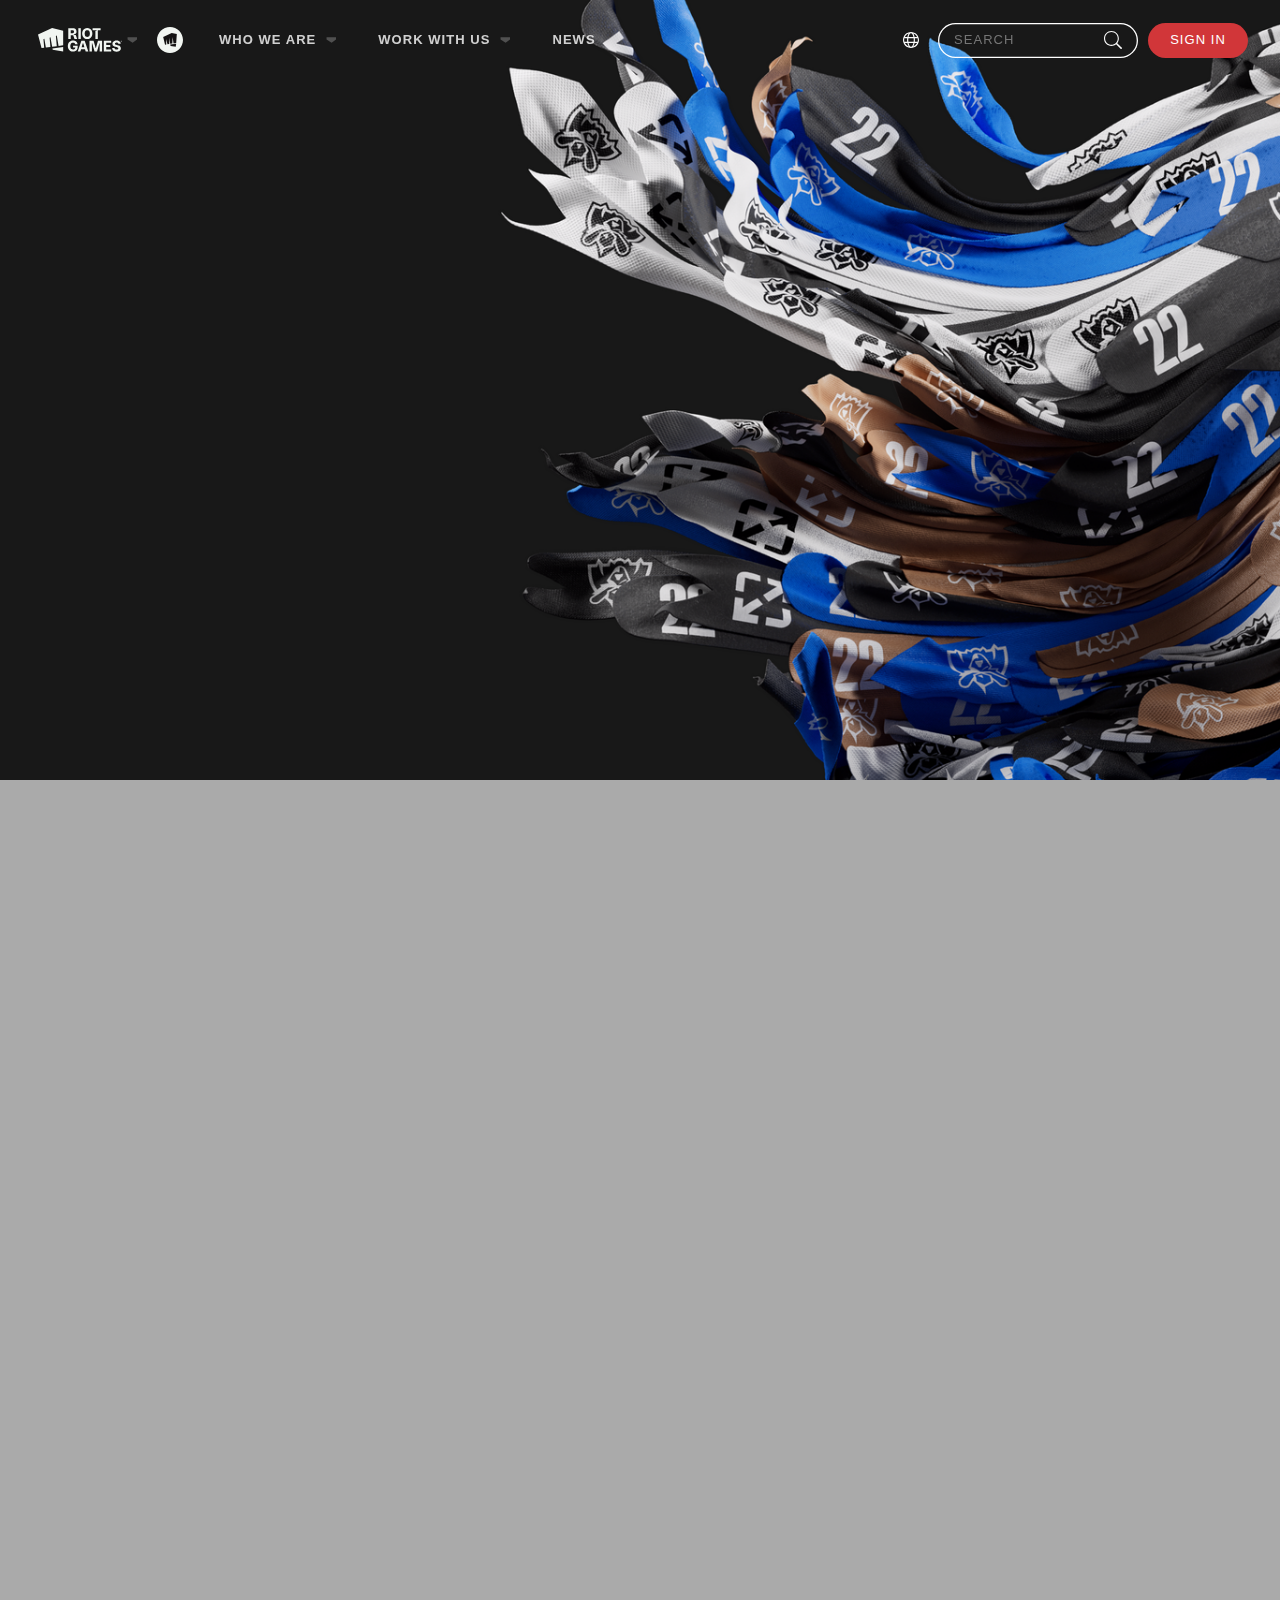
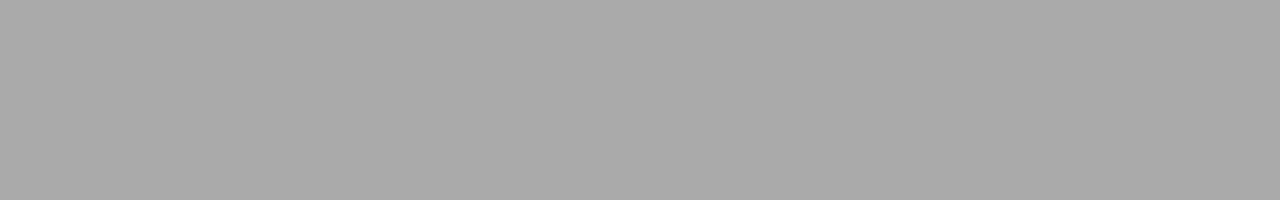
==== commit 545617f0: "add old resources" ====
--- a/index.html
+++ b/index.html
@@ -8,8 +8,9 @@
     <link rel="stylesheet" href="style.css">
     <title>Home | Riot Games</title>
     <script src="./top-menu.js"></script>
+    <script src="./scroll.js"></script>
 </head>
-<body style="background-color: #111;">
+<body style="background-color: #aaa;">
 
     <nav class="row">
         <div id="nav" class="row">
@@ -19,8 +20,11 @@
                 <div id="top-menu-opp" class="row normal">
                     <div id="top-menu-opp-wrapper" class="row">
                         <div id="logo" class="row cursor">
-                            <div id="logo-img" class="bg-img"></div>
-                            <div id="logo-arrow" class="arrow bg-img"></div>
+                            <div id="logo-img-1" class="logo-img logo-img-w bg-img"></div>
+                            <div id="logo-img-2" class="logo-img logo-img-b bg-img"></div>
+                            <div id="logo-img-3" class="logo-img logo-img-r bg-img"></div>
+                            <div id="logo-arrow-1" class="arrow arrow-g bg-img"></div>
+                            <div id="logo-arrow-2" class="arrow arrow-r bg-img"></div>
                         </div>
                         <div id="top-menu-close" class="close bg-icon cursor"></div>
                     </div>
@@ -32,7 +36,7 @@
                         <div id="top-menu-1">
                             <div class="links">
                                 <a id="tog-games" class="link-main row text text-bold cursor" onclick="topMenuVisiblity('cards-1-5')"> games
-                                    <div class="arrow bg-img"></div>
+                                    <div class="arrow arrow-b bg-img"></div>
                                 </a>
                                 <div class="link-sub col">
                                         <a href="" class="link text text-300" onmouseenter="enter('card-1')" onmouseleave="leave('card-1')">league of legends</a>
@@ -56,7 +60,7 @@
                                             <div class="card-content-logo col">
                                                 <img src="./assets/lol_logo.png" alt="">
                                             </div>
-                                            <div class="card-content-des ff">
+                                            <div class="card-content-des text text-300">
                                                 <p>Face off in the ultimate 5v5 battle arena</p>
                                             </div>
                                             <div class="card-content-devices row">
@@ -73,7 +77,7 @@
                                             <div class="card-content-logo col">
                                                 <img src="./assets/valorant_logo.png" alt="">
                                             </div>
-                                            <div class="card-content-des ff">
+                                            <div class="card-content-des text text-300">
                                                 <p>Style on your enemies in this 5v5 tactical shooter</p>
                                             </div>
                                             <div class="card-content-devices row">
@@ -90,7 +94,7 @@
                                             <div class="card-content-logo col">
                                                 <img src="./assets/tft_logo.png" alt="">
                                             </div>
-                                            <div class="card-content-des ff">
+                                            <div class="card-content-des text text-300">
                                                 <p>A TEAM-BUILDING BATTLE OF WITS</p>
                                             </div>
                                             <div class="card-content-devices row">
@@ -109,7 +113,7 @@
                                             <div class="card-content-logo col">
                                                 <img src="./assets/legendsofruneterra_logo.png" alt="">
                                             </div>
-                                            <div class="card-content-des ff">
+                                            <div class="card-content-des text text-300">
                                                 <p>Master every moment in this strategy card game</p>
                                             </div>
                                             <div class="card-content-devices row">
@@ -128,7 +132,7 @@
                                             <div class="card-content-logo col">
                                                 <img src="./assets/lolwildrift_logo.png" alt="">
                                             </div>
-                                            <div class="card-content-des ff">
+                                            <div class="card-content-des text text-300">
                                                 <p>LEAGUE OF LEGENDS, NOW ON MOBILE</p>
                                             </div>
                                             <div class="card-content-devices row">
@@ -142,7 +146,7 @@
 
                             <div class="links">
                                 <a onclick="topMenuVisiblity('forge-link-sub')" class="link-main row text text-bold cursor">forge
-                                    <div class="arrow bg-img"></div>
+                                    <div class="arrow arrow-b bg-img"></div>
                                 </a>
                                 <div id="forge-link-sub" class="link-sub col hidden">
                                     <a href="" class="link text text-300" onmouseenter="enter('card-6')" onmouseleave="leave('card-6')">hextech mayhem</a>
@@ -159,7 +163,7 @@
 
                             <div class="links">
                                 <a onclick="topMenuVisiblity('esports-link-sub')" class="link-main row text text-bold cursor">esports
-                                    <div class="arrow bg-img"></div>
+                                    <div class="arrow arrow-b bg-img"></div>
                                 </a>
                                 <div id="esports-link-sub" class="link-sub col hidden">
                                         <a href="" class="link text text-300" onmouseenter="enter('card-11')" onmouseleave="leave('card-11')">lol esports</a>
@@ -170,7 +174,7 @@
 
                             <div class="links">
                                 <a onclick="topMenuVisiblity('entert-link-sub')" class="link-main row text text-bold cursor">entertainment
-                                    <div class="arrow bg-img"></div>
+                                    <div class="arrow arrow-b bg-img"></div>
                                 </a>
                                 <div id="entert-link-sub" class="link-sub col hidden">
                                     <a href="" class="link text text-300" onmouseenter="enter('card-13')" onmouseleave="leave('card-13')">arcane</a>
@@ -184,7 +188,7 @@
 
                             <div class="links">
                                 <a onclick="topMenuVisiblity('busi-link-sub')" class="link-main row text text-bold cursor">business
-                                    <div class="arrow bg-img"></div>
+                                    <div class="arrow arrow-b bg-img"></div>
                                 </a>
                                 <div id="busi-link-sub" class="link-sub col hidden">
                                     <a href="" class="link text text-300" onmouseenter="enter('card-16')" onmouseleave="leave('card-16')">riot games</a>
@@ -504,19 +508,180 @@
                             </div>
                         </div>
                     </div>
+                    <div id="top-menu-cover" class="cover"></div>
                 </div>
 
                 <a class="icon bg-img" href=""></a>
 
-
             </div>
 
-            <div id="nav-2">
-
+            <div id="nav-2" class="row">
+                <div id="menu" class="row">
+                    <div class="links col">
+                        <a class="link-main row text text-bold">
+                            <div class="row">
+                                <p>WHO WE ARE</p>
+                                <div class="arrow arrow-g bg-img"></div>
+                                <div class="arrow arrow-w bg-img"></div>
+                            </div>
+                        </a>
+                        <div class="link-sub col">
+                            <div class="banner"></div>
+                            <a class="link text text-300" href="">About Riot</a>
+                            <a class="link text text-300" href="">Diversity & Inclusion</a>
+                            <a class="link text text-300" href="">Social Impact</a>
+                        </div>
+                    </div>
+    
+                    <div class="links col">
+                        <a class="link-main row text text-bold">
+                            <div class="row">
+                                <p>WORK WITH US</p>
+                                <div class="arrow arrow-g bg-img"></div>
+                                <div class="arrow arrow-w bg-img"></div>
+                            </div>
+                        </a>
+                        <div class="link-sub col">
+                            <div class="banner"></div>
+                            <a class="link text text-300" href="">Jobs</a>
+                            <a class="link text text-300" href="">Offices</a>
+                            <a class="link text text-300" href="">Life At Riot</a>
+                        </div>
+                    </div>
+    
+                    <div class="links col">
+                        <a class="link-main row text text-bold">
+                            <div class="row">
+                                <p>NEWS</p>
+                            </div>
+                        </a>
+                        <div class="banner lonely"></div>
+                    </div>
+                </div>
+                <div id="nav-plus" class="row">
+                    <div id="globe-btn" class="i35 cursor">
+                        <div id="globe-bg" class="i16 bg-img"></div>                
+                        <div id="languages-wrapper" class="">
+                            <div id="up-space"></div>
+                            <div id="languages">
+                                <a id="theone" class="language row text text-300" href="#">english
+                                    <div class="check i16 bg-img"></div>
+                                </a>
+                                <a class="language row text text-300" href="#">Indonesian
+                                    <div class="check i16 bg-img"></div>
+                                </a>
+                                <a class="language row text text-300" href="#">Malaysian
+                                    <div class="check i16 bg-img"></div>
+                                </a>
+                                <a class="language row text text-300" href="#">Português
+                                    <div class="check i16 bg-img"></div>
+                                </a>
+                                <a class="language row text text-300" href="#">Čeština
+                                    <div class="check i16 bg-img"></div>
+                                </a>
+                                <a class="language row text text-300" href="#">Français
+                                    <div class="check i16 bg-img"></div>
+                                </a>
+                                <a class="language row text text-300" href="#">Deutsch
+                                    <div class="check i16 bg-img"></div>
+                                </a>
+                                <a class="language row text text-300" href="#">λληνικ
+                                    <div class="check i16 bg-img"></div>
+                                </a>
+                                <a class="language row text text-300" href="#">Magyar
+                                    <div class="check i16 bg-img"></div>
+                                </a>
+                                <a class="language row text text-300" href="#">talian
+                                    <div class="check i16 bg-img"></div>
+                                </a>
+                                <a class="language row text text-300" href="#">t">日本語
+                                    <div class="check i16 bg-img"></div>
+                                </a>
+                                <a class="language row text text-300" href="#">t">한국어
+                                    <div class="check i16 bg-img"></div>
+                                </a>
+                                <a class="language row text text-300" href="#">spañolTAM)
+                                    <div class="check i16 bg-img"></div>
+                                </a>
+                                <a class="language row text text-300" href="#">Polski
+                                    <div class="check i16 bg-img"></div>
+                                </a>
+                                <a class="language row text text-300" href="#">Română
+                                    <div class="check i16 bg-img"></div>
+                                </a>
+                                <a class="language row text text-300" href="#">Русский
+                                    <div class="check i16 bg-img"></div>
+                                </a>
+                                <a class="language row text text-300" href="#">简体中文
+                                    <div class="check i16 bg-img"></div>
+                                </a>
+                                <a class="language row text text-300" href="#">Español (EUW)
+                                    <div class="check i16 bg-img"></div>
+                                </a>
+                                <a class="language row text text-300" href="#">ภาษาไทย
+                                    <div class="check i16 bg-img"></div>
+                                </a>
+                                <a class="language row text text-300" href="#">繁體中文
+                                    <div class="check i16 bg-img"></div>
+                                </a>
+                                <a class="language row text text-300" href="#">Türkçe
+                                    <div class="check i16 bg-img"></div>
+                                </a>
+                                <a class="language row text text-300" href="#">Tiếng Việt
+                                    <div class="check i16 bg-img"></div>
+                                </a>
+                            </div>
+                        </div>
+                    </div>
+    
+                    <div id="search-container">
+                        <form action="">
+                            <label id="search" for="" class="row search">
+                                <input id="search-input" class="text text-300" type="text" placeholder="SEARCH">
+                                <a href="#" id="search-icon" class=" bg-img"></a>
+                            </label>
+                        </form>
+                    </div>
+        
+                    
+                    <a id="signin-btn" class="row text text-300" href="#">SIGN IN</a>
+                </div>
             </div>
 
         </div>
     </nav>
 
+    <main id="content">
+
+        <div id="content-container">
+
+            <div id="content-wrapper">
+
+                <section id="landing">
+
+                    <div id="landing-wrapper">
+
+                    </div>
+
+                </section>
+
+                <section id="whats-happening">
+
+                </section>
+
+                <section id="our-games">
+
+                </section>
+
+                <section id="hiring">
+
+                </section>
+
+            </div>
+
+        </div>
+
+    </main>
+
 </body>
 </html>--- a/style.css
+++ b/style.css
@@ -1,523 +1,760 @@
-*{
-    padding: 0;
-    margin: 0;
-    box-sizing: border-box;
-}
-:root{
-    --opaque-1 : rgba(255, 255, 255, 0.2);
-    --opaque-2 : rgba(255, 255, 255, 0.5);
-    --black-bg : #181818;
-    --cover-bg : rgba(0,0,0,.6);
-    --dark-grey : #2c2c2c;
-    --light-grey : #505050;
-    --very-light-grey : #f1f1f1;
-    --grey : #c7c7c7;
-    --white-bg : white;
-    --red-bg : #D13639;
-}
-@keyframes blink {
-    0% {
-        background-color: var(--opaque-1);
-    }
-    50%{
-        background-color: var(--opaque-2);
-    }
-    100% {
-        background-color: var(--opaque-1);
-    }
-}
-
-@keyframes polygon {
-    0% {
-        clip-path: polygon(0 0, 100% 0%, 100% 80px, 25% 80px, 0 80px);
-    }
-    50%{
-        clip-path: polygon(0 0, 100% 0%, 100% 40%, 25% 70%, 0 40%);
-    }
-    100% {
-        clip-path: polygon(0 0, 100% 0%, 100% 100%, 25% 100%, 0 100%);
-    }
-}
-
-@keyframes opacity{
-    0% {
-      opacity: 0;
-    }
-    100% {
-      opacity: 1;
-    }
-}
-
-@keyframes fadeRightin{
-    0% {
-      transform: translate3d(40%, 0, 0);
-    }
-    100% {
-      transform: translateZ(0);
-    }
-}
-body{
-    height: 200vh;
-    scroll-behavior: smooth;
-    overflow-x: hidden;
-    overflow-y: scroll;
-}
-body::-webkit-scrollbar{
-    width: 0px;
-}
-
-a{
-    text-decoration: none;
-}
-
-li{
-    list-style: none;
-}
-
-.text{
-    font-family: Arial, Helvetica, sans-serif;
-    line-height: 120%;
-    letter-spacing: .08em;
-}
-
-.text-bold{
-    font-weight: 900;
-    font-size: clamp(0.8125rem, 0.7875rem + 0.1333vw, 0.9375rem);
-}
-
-.text-300{
-    font-weight: 300;
-    font-size: clamp(0.75rem, 0.725rem + 0.1333vw, 0.875rem);
-}
-
-.text-600{
-    font-family: Arial, Helvetica, sans-serif;
-    line-height: 90%;
-    letter-spacing: .03em;
-    font-weight: 600;
-    font-size: clamp(0.8125rem, 0.475rem + 1.8vw, 2.5rem);
-}
-
-.cursor{
-    cursor: pointer;
-}
-
-.row{
-    display: flex;
-    flex-direction: row;
-    align-items: center;
-}
-
-.col{
-    display: flex;
-    flex-direction: column;
-    align-items: center;
-}
-
-.bg-img{
-    background-repeat: no-repeat;
-    background-position: center;
-    background-size: contain;
-}
-
-.bg-icon{
-    background-repeat: no-repeat;
-    background-position: center;
-    background-size: 50%;
-}
-
-nav{
-    justify-content: center;
-    width: 100vw;
-    position: fixed;
-}
-    #nav{
-        height: 80px;
-        width: min(1800px, 100vw);
-        justify-content: space-between;
-    }
-        #nav-1{
-            gap: 10px;
-        }
-
-            #top-menu-opp{
-                justify-content: center;
-                position: absolute;
-                top: 0;
-                left: 0;
-                width: 100vw;
-                z-index: 50;
-            }
-            #top-menu-opp.normal{
-                position: inherit;
-                width: auto;
-                background-color: transparent;
-            }
-            #top-menu-opp.normal> #top-menu-opp-wrapper{
-                width: auto;
-                padding: 0;
-            }
-            #top-menu-opp.normal> #top-menu-opp-wrapper> #logo> #logo-img{
-                background-image: url("./assets/logoWhite.svg");
-            }
-            #top-menu-opp.normal> #top-menu-opp-wrapper> #logo> .arrow{
-                background-image: url("./assets/arrowDownWhite.svg");
-            }
-            #top-menu-opp.normal>#top-menu-opp-wrapper>.close{
-                display: none;
-            }
-            #top-menu-opp.normal ~ #top-menu{
-                display: none;
-            }
-                #top-menu-opp-wrapper{
-                    width: min(1800px, 100vw);
-                    height: 80px;
-                    justify-content: space-between;
-                }
-                        #logo-img{
-                            width: 95px;
-                            height: 24px;
-                            background-image: url("./assets/logoBlack.svg");
-                        }
-                        .arrow{
-                            width: 10px;
-                            height: 10px;
-                            background-image: url("./assets/arrowDownBlack.svg");
-                        }
-                    .close{
-                        width: 32px;
-                        height: 32px;
-                        border-radius: 12px;
-                        background-color: var(--grey);
-                        background-image: url("./assets/closeBlack.svg");
-                    }
-
-            #top-menu{
-                justify-content: center;
-                position: absolute;
-                top: 80px;
-                left: 0px;
-                width: 100vw;
-            }
-                #polygon{
-                    position: absolute;
-                    top: -80px;
-                    left: 0;
-                    width: 100%;
-                    height: calc(100% + 80px);
-                    z-index: 48;
-                    background-color: var(--white-bg);
-                    animation: polygon 1s forwards linear;
-                }
-                #top-menu-wrapper{
-                    align-items: flex-start;
-                    width: min(1800px, 100vw);
-                    gap: 10px;
-                    padding-block: 0px 40px;
-                    z-index: 49;
-                }
-                    #top-menu-1,#top-menu-2{
-                        width: min(900px, 100%);
-                    }
-                    #top-menu-1{
-                        columns: 13.4em 3;
-                        column-gap: 10px;
-                    }
-                        .links{
-                            padding-bottom: 16px;
-                            break-inside: avoid;
-                        }
-                            .link-main{
-                                justify-content: space-between;
-                                background-color: var(--very-light-grey);
-                                color: var(--black-bg);    
-                            }
-                            .link{
-                                color: var(--light-grey);
-                            }
-                            .link-main, .link{
-                                width: 100%;
-                                padding: 8px 16px;
-                                border-radius: 6px;
-                                margin-bottom: 5px;
-                                text-transform: uppercase;
-                            }
-                            .link-main > .arrow{
-                                display: none;
-                            }
-                        
-                    .card{
-                        display: none;
-                        position: relative;
-                        height: clamp(200px, 20vw, 370px);
-                        width: 100%;
-                        border-radius: 6px;
-                        box-shadow: 5px 5px 10px 0px var(--light-grey);
-                    }
-                    .card.visible{
-                        display: block;
-                        animation: opacity .25s forwards;
-                    }
-                        .card-img{
-                            position: absolute;
-                            right: 0;
-                            top: 0;
-                            height: 100%;
-                            width: auto;
-                            max-width: 100%;
-                            object-fit: cover;
-                            border-top-right-radius: 6px;
-                            border-bottom-right-radius: 6px;
-                        }
-                        #card-1 > .card-bg, #ccard-1 > .card-bg{
-                            background-image: radial-gradient(160.43% 179.54% at 100.43% 100%, rgb(80, 104, 125) 0%, rgb(10, 10, 10) 70%);
-                        }
-                        #card-2 > .card-bg,#ccard-2 > .card-bg{
-                            background-image: radial-gradient(160.43% 179.54% at 100.43% 100%, rgb(197, 177, 116) 0%, rgb(10, 10, 10) 70%);
-                        }
-                        #card-3 > .card-bg,#ccard-3 > .card-bg{
-                            background-image: radial-gradient(160.43% 179.54% at 100.43% 100%, rgb(139, 121, 229) 0%, rgb(10, 10, 10) 70%);
-                        }
-                        #card-4 > .card-bg,#ccard-4 > .card-bg{
-                            background-image: radial-gradient(160.43% 179.54% at 100.43% 100%, rgb(193, 154, 87) 0%, rgb(10, 10, 10) 70%);
-                        }
-                        #card-5 > .card-bg,#ccard-5 > .card-bg{
-                            background-image: radial-gradient(160.43% 179.54% at 100.43% 100%, rgb(160, 193, 236) 0%, rgb(10, 10, 10) 70%);
-                        }
-                        #card-6 > .card-bg{
-                            background-image: radial-gradient(160.43% 179.54% at 100.43% 100%, rgb(172, 76, 84) 0%, rgb(10, 10, 10) 70%);
-                        }
-                        #card-7 > .card-bg{
-                            background-image: radial-gradient(160.43% 179.54% at 100.43% 100%, rgb(116, 193, 175) 0%, rgb(10, 10, 10) 70%);
-                        }
-                        #card-8 > .card-bg{
-                            background-image: radial-gradient(160.43% 179.54% at 100.43% 100%, rgb(173, 110, 137) 0%, rgb(10, 10, 10) 70%);
-                        }
-                        #card-9 > .card-bg{
-                            background-image: radial-gradient(160.43% 179.54% at 100.43% 100%, rgb(66, 88, 166) 0%, rgb(10, 10, 10) 70%);
-                        }
-                        #card-10 > .card-bg{
-                            background-image: radial-gradient(160.43% 179.54% at 100.43% 100%, rgb(48, 76, 64) 0%, rgb(10, 10, 10) 70%);
-                        }
-                        #card-11 > .card-bg{
-                            background-image: radial-gradient(160.43% 179.54% at 100.43% 100%, rgb(90, 190, 205) 0%, rgb(10, 10, 10) 70%);
-                        }
-                        #card-12 > .card-bg{
-                            background-image: radial-gradient(160.43% 179.54% at 100.43% 100%, rgb(147, 34, 28) 0%, rgb(10, 10, 10) 70%);
-                        }
-                        #card-13 > .card-bg{
-                            background-image: radial-gradient(160.43% 179.54% at 100.43% 100%, rgb(43, 61, 109) 0%, rgb(10, 10, 10) 70%);
-                        }                
-                        #card-14 > .card-bg{
-                            background-image: radial-gradient(160.43% 179.54% at 100.43% 100%, rgb(35, 83, 87) 0%, rgb(10, 10, 10) 70%);
-                        }                
-                        #card-15 > .card-bg{
-                            background-image: radial-gradient(160.43% 179.54% at 100.43% 100%, rgb(121, 49, 123) 0%, rgb(10, 10, 10) 70%);
-                        }                
-                        #card-16 > .card-bg{
-                            background-image: radial-gradient(160.43% 179.54% at 100.43% 100%, rgb(212, 190, 179) 0%, rgb(10, 10, 10) 70%);
-                        }
-                        #card-17 > .card-bg{
-                            background-image: radial-gradient(160.43% 179.54% at 100.43% 100%, rgb(0, 61, 90) 0%, rgb(10, 10, 10) 70%);
-                        }
-                        #card-18 > .card-bg{
-                            background-image: radial-gradient(160.43% 179.54% at 100.43% 100%, rgb(252, 63, 67) 0%, rgb(10, 10, 10) 70%);
-                        }
-                        #card-19 > .card-bg{
-                            background-image: radial-gradient(160.43% 179.54% at 100.43% 100%, rgb(234, 0, 40) 0%, rgb(10, 10, 10) 70%);
-                        }
-                        .card-bg{
-                            position: absolute;
-                            left: 0;
-                            top: 0;
-                            width: 60%;
-                            height: 100%;
-                            border-top-left-radius: 6px;
-                            border-bottom-left-radius: 6px;
-                            clip-path: polygon(77% 0, 63% 90%, 100% 100%, 100% 101%, 0% 101%, 0% 0%);
-                        }
-                            .card-content{
-                                justify-content: center;
-                                gap: 10px;
-                                height: 100%;
-                                width: 76%;
-                            }
-                                .card-content-logo{
-                                    width: 65%;
-                                }
-                                    .card-content-logo > img{
-                                        width: 100%;
-                                        height: auto;
-                                    }
-                                    .card-content-logo > h1{
-                                        text-align: center;
-                                        text-transform: uppercase;
-                                        color: var(--white-bg);
-                                    }
-                                .card-content-des{
-                                    text-transform: uppercase;
-                                    width: 60%;
-                                }
-                                    .card-content-des > p{
-                                        color: var(--grey);
-                                        font-size: calc(40.5% + 0.4vw);
-                                        text-align: center;
-                                        line-height: 120%;
-                                    }
-                                .card-content-devices{
-                                    height: 11%;
-                                    width: auto;
-                                    border-radius: 16px;
-                                    background-color: var(--opaque-1);
-                                    padding: 10px 15px;
-                                    gap: 10px;
-                                }
-                                    .device{
-                                        width: 12px;
-                                        height: 12px;
-                                        gap: 5px;
-                                    }
-                                    #d-windows{
-                                        background-image: url("./assets/windows.svg");
-                                    }
-                                    #d-apple{
-                                        background-image: url("./assets/apple.svg");
-                                    }
-                                    #d-mobile{
-                                        background-image: url("./assets/mobile.svg");
-                                    }
-                                    #d-xbox{
-                                        background-image: url("./assets/xbox.svg");
-                                    }
-                                    #d-ps{
-                                        background-image: url("./assets/playstation.svg");
-                                    }
-                                    #d-nintendo{
-                                        background-image: url("./assets/nintendo.svg");
-                                    }
-                    #main-cards{
-                        width: 100%;
-                        align-items: flex-start;
-                        gap: 10px;
-                    }   
-                        .main-card{
-                            width: 50%;
-                            height: 100%;
-                            animation: opacity .25s forwards;
-                        }
-                        .main-card-img > img{
-                            width: 100%;
-                            height: auto;
-                            border-radius: 6px;
-                        }
-                        .main-card-img > img:hover{
-                            box-shadow: 5px 5px 10px 0px var(--light-grey);
-                            transition: all 1s cubic-bezier(0.25, 0.8, 0.25, 1);
-                        }
-                        .span-text{
-                            padding-top: 10px;
-                            color: var(--light-grey);
-                        }
-
-
-            .icon{
-                display: inline-block;
-                width: 26px;
-                height: 26px;
-                background-image: url("./assets/iconWhite.svg");
-            }
-
-
-
-
-
-
-
-
-
-
-
-
-
-
-
-
-@media (max-width: 1800px){
-    #top-menu-opp-wrapper, #nav, #top-menu-wrapper{
-        padding-inline: 32px;
-    }
-}
-
-@media (max-width: 1030px){
-    #top-menu-opp, #top-menu{
-        width: min(484px, 100vw);
-    }
-    #top-menu{
-        height: calc(100vh - 80px);
-    }
-    #top-menu-wrapper{
-        flex-direction: column;
-        height: 100%;
-        overflow-y: scroll;
-    }
-    .link-main{
-        padding: 16px;
-    }
-    .link-main.bgBlack{
-        background-color: var(--black-bg);
-        color: var(--white-bg);
-    }
-    .link-main.bgBlack > .arrow{
-        background-image: url('./assets/arrowDownWhite.svg');
-    }
-    .link-main > .arrow{
-        display: block;
-    }
-    .links{
-        padding-bottom: 10px;
-    }
-    #top-menu-1 > .links > #tog-games ~ .link-sub{
-        display: none;
-    }
-    #top-menu-1 > .links >.link-sub.card.visible{
-        display: flex;
-    }
-    #top-menu-1 > .links >.link-sub.card.visible ~ .link-main{
-        background-color: rebeccapurple;
-    }
-    #top-menu-1 > .links >.link-sub.hidden{
-        display: none;
-    }
-    #main-cards{
-        flex-direction: column;
-    }
-    .main-card{
-        width: 100%;
-    }
-    .cards{
-        width: 100%;
-        gap: 20px;
-        margin-block: 10px;
-    }
-    #cards-1-5.hidden{
-        display: none;
-    }
-    #cards-1-5.visible{
-        display: flex;
-    }
-    .card{
-        display: block;
-    }
-    #card-1 ,#card-2 ,#card-3 ,#card-4 ,#card-5 ,#card-6 ,#card-7 ,#card-8 ,#card-9 ,#card-10 ,#card-11 ,#card-12 ,#card-13 ,#card-14 ,#card-15 ,#card-16 ,#card-17 ,#card-18 ,#card-19{
-        display: none;
-    }
-}
-
-@media (max-width: 484px){
-    #top-menu-opp-wrapper, #nav, #top-menu-wrapper{
-        padding-inline: 5vw;
-    }
-    .card{
-        height: 40vw;
-    }
-}+*{
+    padding: 0;
+    margin: 0;
+    box-sizing: border-box;
+}
+:root{
+    --opaque-1 : rgba(255, 255, 255, 0.2);
+    --opaque-2 : rgba(255, 255, 255, 0.5);
+    --opaque-3 : rgba(255, 255, 255, 0.8);
+    --black-bg : #181818;
+    --cover-bg : rgba(0,0,0,.6);
+    --dark-grey : #2c2c2c;
+    --light-grey : #505050;
+    --very-light-grey : #f1f1f1;
+    --grey : #c7c7c7;
+    --white-bg : white;
+    --red-bg : #D13639;
+}
+@keyframes blink {
+    0% {
+        background-color: var(--opaque-1);
+    }
+    50%{
+        background-color: var(--opaque-2);
+    }
+    100% {
+        background-color: var(--opaque-1);
+    }
+}
+
+@keyframes polygon {
+    0% {
+        clip-path: polygon(0 0, 100% 0%, 100% 80px, 25% 80px, 0 80px);
+    }
+    50%{
+        clip-path: polygon(0 0, 100% 0%, 100% 40%, 25% 70%, 0 40%);
+    }
+    100% {
+        clip-path: polygon(0 0, 100% 0%, 100% 100%, 25% 100%, 0 100%);
+    }
+}
+
+@keyframes opacity{
+    0% {
+      opacity: 0;
+    }
+    100% {
+      opacity: 1;
+    }
+}
+
+@keyframes fadeRightin{
+    0% {
+      transform: translate3d(40%, 0, 0);
+    }
+    100% {
+      transform: translateZ(0);
+    }
+}
+body{
+    height: 200vh;
+    scroll-behavior: smooth;
+    overflow-x: hidden;
+    overflow-y: scroll;
+}
+body::-webkit-scrollbar{
+    width: 0px;
+}
+
+a{
+    text-decoration: none;
+}
+
+li{
+    list-style: none;
+}
+
+.text{
+    font-family: Arial, Helvetica, sans-serif;
+    line-height: 120%;
+    letter-spacing: .08em;
+}
+
+.text-bold{
+    font-weight: 600;
+    font-size: 13px;
+}
+
+.text-300{
+    font-weight: 300;
+    font-size: 13px;
+}
+
+.text-600{
+    font-family: Arial, Helvetica, sans-serif;
+    line-height: 90%;
+    letter-spacing: .03em;
+    font-weight: 600;
+    font-size: clamp(0.8125rem, 0.475rem + 1.8vw, 2.5rem);
+}
+
+.cursor{
+    cursor: pointer;
+}
+
+.row{
+    display: flex;
+    flex-direction: row;
+    align-items: center;
+}
+
+.col{
+    display: flex;
+    flex-direction: column;
+    align-items: center;
+}
+
+.bg-img{
+    background-repeat: no-repeat;
+    background-position: center;
+    background-size: contain;
+}
+
+.icon{
+    display: inline-block;
+    width: 26px;
+    height: 26px;
+    background-image: url("./assets/iconWhite.svg");
+}
+
+.bg-icon{
+    background-repeat: no-repeat;
+    background-position: center;
+    background-size: 50%;
+}
+
+.cover{
+    position: absolute;
+    top: 0;
+    left: 0;
+    width: 100vw;
+    height: 100vh;
+    background-color: var(--cover-bg);
+    cursor: default;
+}
+
+.logo-img{
+    width: 95px;
+    height: 24px;
+}
+.logo-img-w{
+    background-image: url("./assets/logoWhite.svg");
+}
+.logo-img-b{
+    background-image: url("./assets/logoBlack.svg");
+}
+.logo-img-r{
+    background-image: url("./assets/logoRed.svg");
+}
+
+.arrow{
+    width: 10px;
+    height: 10px;
+}
+.arrow-w{
+    background-image: url('./assets/arrowDownWhite.svg');
+}
+.arrow-g{
+    background-image: url('./assets/arrowDownGrey.svg');
+}
+.arrow-b{
+    background-image: url('./assets/arrowDownBlack.svg');
+}
+.arrow-r{
+    background-image: url('./assets/arrowDownRed.svg');
+}
+
+.i35{
+    width: 35px;
+    height: 35px;
+    border-radius: 10px;
+}   
+        #globe-btn:hover, #w-close:hover, #menu-btn:hover{ 
+            animation: blink 0.3s cubic-bezier(0.25, 0.46, 0.45, 0.94) both;
+        }
+
+.i16{
+    width: 16px;
+    height: 16px;
+    position: relative;
+    top: 9.5px;
+    left: 9.5px;
+}
+    #globe-bg{
+        background-image: url("./assets/globe.svg");
+    }
+
+
+nav{
+    justify-content: center;
+    width: 100vw;
+    position: fixed;
+}
+nav.sticky{
+    background-color: var(--black-bg);
+    transition: background-color .5s ease-in-out;
+}
+    #nav{
+        justify-content: space-between;
+        height: 80px;
+        width: min(1800px, 100vw);
+    }
+        #nav-1{
+            gap: 20px;
+        }
+
+            #top-menu-opp{
+                justify-content: center;
+                position: absolute;
+                top: 0;
+                left: 0;
+                width: 100vw;
+                z-index: 50;
+            }
+            #top-menu-opp.normal{
+                position: inherit;
+                width: auto;
+                background-color: transparent;
+            }
+            #top-menu-opp.normal> #top-menu-opp-wrapper{
+                width: auto;
+                padding: 0;
+            }
+            #top-menu-opp.normal> #top-menu-opp-wrapper> #logo> #logo-img-1,
+            #top-menu-opp.normal> #top-menu-opp-wrapper> #logo:hover > #logo-img-3,
+            #top-menu-opp.normal> #top-menu-opp-wrapper> #logo:hover > #logo-arrow-2,
+            #top-menu-opp> #top-menu-opp-wrapper> #logo:hover > #logo-img-3,
+            #top-menu-opp> #top-menu-opp-wrapper> #logo:hover > #logo-arrow-2{
+                display: block;
+            }
+            #top-menu-opp.normal> #top-menu-opp-wrapper> #logo> #logo-img-2,
+            #top-menu-opp.normal> #top-menu-opp-wrapper> #logo> #logo-img-3,
+            #top-menu-opp.normal> #top-menu-opp-wrapper> #logo:hover > #logo-img-1,
+            #top-menu-opp.normal> #top-menu-opp-wrapper> #logo:hover > #logo-img-2,
+            #top-menu-opp.normal> #top-menu-opp-wrapper> #logo:hover > #logo-arrow-1,
+            #top-menu-opp.normal> #top-menu-opp-wrapper> #logo> #logo-arrow-2,
+            #top-menu-opp> #top-menu-opp-wrapper> #logo:hover > #logo-img-1,
+            #top-menu-opp> #top-menu-opp-wrapper> #logo:hover > #logo-img-2,
+            #top-menu-opp> #top-menu-opp-wrapper> #logo:hover > #logo-arrow-1,
+            #top-menu-opp> #top-menu-opp-wrapper> #logo> #logo-img-1,
+            #top-menu-opp> #top-menu-opp-wrapper> #logo> #logo-img-3,
+            #top-menu-opp> #top-menu-opp-wrapper> #logo> #logo-arrow-2{
+                display: none;
+            }
+
+            #top-menu-opp.normal>#top-menu-opp-wrapper>.close{
+                display: none;
+            }
+            #top-menu-opp.normal ~ #top-menu{
+                display: none;
+            }
+                #top-menu-opp-wrapper{
+                    width: min(1800px, 100vw);
+                    height: 80px;
+                    justify-content: space-between;
+                }
+                        #logo-img{
+                            width: 95px;
+                            height: 24px;
+                            background-image: url("./assets/logoBlack.svg");
+                        }
+
+                    .close{
+                        width: 32px;
+                        height: 32px;
+                        border-radius: 12px;
+                        background-color: var(--very-light-grey);
+                        background-image: url("./assets/closeBlack.svg");
+                    }
+
+            #top-menu{
+                justify-content: center;
+                position: absolute;
+                top: 80px;
+                left: 0px;
+                width: 100vw;
+            }
+                #polygon{
+                    position: absolute;
+                    top: -80px;
+                    left: 0;
+                    width: 100%;
+                    height: calc(100% + 80px);
+                    z-index: 48;
+                    background-color: var(--white-bg);
+                    animation: polygon .5s forwards linear;
+                }
+                #top-menu-wrapper{
+                    align-items: flex-start;
+                    width: min(1800px, 100vw);
+                    gap: 10px;
+                    padding-block: 0px 40px;
+                    z-index: 49;
+                }
+                    #top-menu-1,#top-menu-2{
+                        width: min(900px, 100%);
+                    }
+                    #top-menu-1{
+                        columns: 13.4em 3;
+                        column-gap: 10px;
+                    }
+                        #top-menu-1 > .links {
+                            padding-bottom: 16px;
+                            break-inside: avoid;
+                        }
+                            #top-menu-1 > .links >.link-main{
+                                justify-content: space-between;
+                                background-color: var(--very-light-grey);
+                                color: var(--black-bg);    
+                            }
+                            #top-menu-1 > .links >.link-sub >.link{
+                                color: var(--light-grey);
+                            }
+                            #top-menu-1 > .links >.link-sub >.link:hover{
+                                background-color: var(--grey);
+                            }
+                            #top-menu-1 > .links > .link-main, #top-menu-1 > .links >.link-sub >.link{
+                                width: 100%;
+                                padding: 8px 16px;
+                                border-radius: 6px;
+                                margin-bottom: 5px;
+                                text-transform: uppercase;
+                            }
+                            #top-menu-1 > .links > .link-main > .arrow{
+                                display: none;
+                            }
+                        
+                    .card{
+                        display: none;
+                        position: relative;
+                        height: clamp(200px, 20vw, 370px);
+                        width: 100%;
+                        border-radius: 6px;
+                        box-shadow: 5px 5px 10px 0px var(--light-grey);
+                    }
+                    .card.visible{
+                        display: block;
+                        animation: opacity .25s forwards;
+                    }
+                        .card-img{
+                            position: absolute;
+                            right: 0;
+                            top: 0;
+                            height: 100%;
+                            width: auto;
+                            max-width: 100%;
+                            object-fit: cover;
+                            border-top-right-radius: 6px;
+                            border-bottom-right-radius: 6px;
+                        }
+                        #card-1 > .card-bg, #ccard-1 > .card-bg{
+                            background-image: radial-gradient(160.43% 179.54% at 100.43% 100%, rgb(80, 104, 125) 0%, rgb(10, 10, 10) 70%);
+                        }
+                        #card-2 > .card-bg,#ccard-2 > .card-bg{
+                            background-image: radial-gradient(160.43% 179.54% at 100.43% 100%, rgb(197, 177, 116) 0%, rgb(10, 10, 10) 70%);
+                        }
+                        #card-3 > .card-bg,#ccard-3 > .card-bg{
+                            background-image: radial-gradient(160.43% 179.54% at 100.43% 100%, rgb(139, 121, 229) 0%, rgb(10, 10, 10) 70%);
+                        }
+                        #card-4 > .card-bg,#ccard-4 > .card-bg{
+                            background-image: radial-gradient(160.43% 179.54% at 100.43% 100%, rgb(193, 154, 87) 0%, rgb(10, 10, 10) 70%);
+                        }
+                        #card-5 > .card-bg,#ccard-5 > .card-bg{
+                            background-image: radial-gradient(160.43% 179.54% at 100.43% 100%, rgb(160, 193, 236) 0%, rgb(10, 10, 10) 70%);
+                        }
+                        #card-6 > .card-bg{
+                            background-image: radial-gradient(160.43% 179.54% at 100.43% 100%, rgb(172, 76, 84) 0%, rgb(10, 10, 10) 70%);
+                        }
+                        #card-7 > .card-bg{
+                            background-image: radial-gradient(160.43% 179.54% at 100.43% 100%, rgb(116, 193, 175) 0%, rgb(10, 10, 10) 70%);
+                        }
+                        #card-8 > .card-bg{
+                            background-image: radial-gradient(160.43% 179.54% at 100.43% 100%, rgb(173, 110, 137) 0%, rgb(10, 10, 10) 70%);
+                        }
+                        #card-9 > .card-bg{
+                            background-image: radial-gradient(160.43% 179.54% at 100.43% 100%, rgb(66, 88, 166) 0%, rgb(10, 10, 10) 70%);
+                        }
+                        #card-10 > .card-bg{
+                            background-image: radial-gradient(160.43% 179.54% at 100.43% 100%, rgb(48, 76, 64) 0%, rgb(10, 10, 10) 70%);
+                        }
+                        #card-11 > .card-bg{
+                            background-image: radial-gradient(160.43% 179.54% at 100.43% 100%, rgb(90, 190, 205) 0%, rgb(10, 10, 10) 70%);
+                        }
+                        #card-12 > .card-bg{
+                            background-image: radial-gradient(160.43% 179.54% at 100.43% 100%, rgb(147, 34, 28) 0%, rgb(10, 10, 10) 70%);
+                        }
+                        #card-13 > .card-bg{
+                            background-image: radial-gradient(160.43% 179.54% at 100.43% 100%, rgb(43, 61, 109) 0%, rgb(10, 10, 10) 70%);
+                        }                
+                        #card-14 > .card-bg{
+                            background-image: radial-gradient(160.43% 179.54% at 100.43% 100%, rgb(35, 83, 87) 0%, rgb(10, 10, 10) 70%);
+                        }                
+                        #card-15 > .card-bg{
+                            background-image: radial-gradient(160.43% 179.54% at 100.43% 100%, rgb(121, 49, 123) 0%, rgb(10, 10, 10) 70%);
+                        }                
+                        #card-16 > .card-bg{
+                            background-image: radial-gradient(160.43% 179.54% at 100.43% 100%, rgb(212, 190, 179) 0%, rgb(10, 10, 10) 70%);
+                        }
+                        #card-17 > .card-bg{
+                            background-image: radial-gradient(160.43% 179.54% at 100.43% 100%, rgb(0, 61, 90) 0%, rgb(10, 10, 10) 70%);
+                        }
+                        #card-18 > .card-bg{
+                            background-image: radial-gradient(160.43% 179.54% at 100.43% 100%, rgb(252, 63, 67) 0%, rgb(10, 10, 10) 70%);
+                        }
+                        #card-19 > .card-bg{
+                            background-image: radial-gradient(160.43% 179.54% at 100.43% 100%, rgb(234, 0, 40) 0%, rgb(10, 10, 10) 70%);
+                        }
+                        .card-bg{
+                            position: absolute;
+                            left: 0;
+                            top: 0;
+                            width: 60%;
+                            height: 100%;
+                            border-top-left-radius: 6px;
+                            border-bottom-left-radius: 6px;
+                            clip-path: polygon(77% 0, 63% 90%, 100% 100%, 100% 101%, 0% 101%, 0% 0%);
+                        }
+                            .card-content{
+                                justify-content: center;
+                                gap: 10px;
+                                height: 100%;
+                                width: 76%;
+                            }
+                                .card-content-logo{
+                                    width: 65%;
+                                }
+                                    .card-content-logo > img{
+                                        width: 100%;
+                                        height: auto;
+                                    }
+                                    .card-content-logo > h1{
+                                        text-align: center;
+                                        text-transform: uppercase;
+                                        color: var(--white-bg);
+                                    }
+                                .card-content-des{
+                                    text-transform: uppercase;
+                                    width: 60%;
+                                }
+                                    .card-content-des > p{
+                                        color: var(--grey);
+                                        font-size: calc(40.5% + 0.4vw);
+                                        text-align: center;
+                                        line-height: 120%;
+                                    }
+                                .card-content-devices{
+                                    width: auto;
+                                    border-radius: 50px;
+                                    background-color: var(--opaque-1);
+                                    padding: 6px 10px;
+                                    gap: 5px;
+                                }
+                                    .device{
+                                        width: 14px;
+                                        height: 14px;
+                                    }
+                                    #d-windows{
+                                        background-image: url("./assets/windows.svg");
+                                    }
+                                    #d-apple{
+                                        background-image: url("./assets/apple.svg");
+                                    }
+                                    #d-mobile{
+                                        background-image: url("./assets/mobile.svg");
+                                    }
+                                    #d-xbox{
+                                        background-image: url("./assets/xbox.svg");
+                                    }
+                                    #d-ps{
+                                        background-image: url("./assets/playstation.svg");
+                                    }
+                                    #d-nintendo{
+                                        background-image: url("./assets/nintendo.svg");
+                                    }
+                    #main-cards{
+                        width: 100%;
+                        align-items: flex-start;
+                        gap: 10px;
+                    }   
+                        .main-card{
+                            width: 50%;
+                            height: 100%;
+                            animation: opacity .25s forwards;
+                        }
+                        .main-card-img > img{
+                            width: 100%;
+                            height: auto;
+                            border-radius: 6px;
+                        }
+                        .main-card-img > img:hover{
+                            box-shadow: 5px 5px 10px 0px var(--light-grey);
+                            transition: all 1s cubic-bezier(0.25, 0.8, 0.25, 1);
+                        }
+                        .span-text{
+                            padding-top: 10px;
+                            color: var(--light-grey);
+                        }
+            #top-menu-cover{
+                top: -80px;
+                z-index: 47;
+            }
+
+        #nav-2{
+            justify-content: space-between;
+            margin-left: 20px;
+            width: 100%;
+        }
+            #menu, 
+            #menu > .links > .link-main > div,
+            #menu > .links > .link-sub{
+                gap: 10px;
+            }
+            #menu > .links{
+                min-height: 80px;
+                height: fit-content;
+                align-items: flex-start;
+            }
+            #menu > .links > .link-main {
+                height: 80px;
+            }
+            #menu > .links > .link-main > div > .arrow-w,
+            #menu > .links:hover > .link-main > div > .arrow-g {
+                display: none;
+            }
+            #menu > .links:hover  > .link-main > div > .arrow-w,
+            #menu > .links > .link-main > div > .arrow-g{
+                display: block;
+            }
+            #menu > .links:hover > .link-main ~ div{
+                display: flex;
+            }
+
+            #menu > .links:hover  > .link-main > div,
+            #menu > .links > .link-sub > .link:hover{
+                animation: blink .3s forwards;
+            }
+
+            #menu > .links > .link-main > div,
+            #menu > .links > .link-sub > .link{
+                color: var(--opaque-3);
+                padding: 10px 16px;
+                border-radius: 6px;
+            }
+
+            #menu > .links > .link-sub{
+                display: none;
+                position: absolute;
+                top: 78px;
+                padding-bottom: 10px;
+                background-color: var(--dark-grey);
+                border-radius: 3px;
+            }
+            .banner{
+                width: 100%;
+                height: 5px;
+                border-radius: 3px;
+                background-color: #D13639;
+            }
+            .banner.lonely{
+                display: none;
+            }
+            #menu > .links > .link-sub > .link{
+                width: 168px;
+                margin: 0px 16px;
+            }
+
+            #nav-plus{
+                gap: 10px;
+            }
+                #search{
+                    width: max-content;
+                    height: 35px;
+                    border-radius: 20px;
+                    box-shadow: inset 0 0 0 1.3px var(--white-bg);
+                }
+                #search:hover{
+                    box-shadow: none;
+                    animation: blink 0.5s cubic-bezier(0.25, 0.46, 0.45, 0.94) both;
+                }
+                    #search-input{
+                        width: 150px;
+                        padding: 9.71px 16px;
+                        border:none;
+                        outline: 0;
+                        background-color: transparent;
+                        color: var(--opaque-3);
+                    }
+                    #search-icon{
+                        width: 50px;
+                        padding: 17.5px;
+                        background-image: url("./assets/search.svg");
+                        background-size: 35%;
+                    }
+
+                #signin-btn{
+                    justify-content: center;
+                    width: 100px;
+                    height: 35px;
+                    border-radius: 20px;
+                    background-color: var(--red-bg);
+                    color: var(--white-bg);
+                }
+                
+                #globe-btn.normal > #languages-wrapper{
+                    display: block;
+                }
+                #languages-wrapper{
+                    display: none;
+                    position: absolute;
+                    top: 80px;
+                    right: 250px;
+                    background-color: var(--white-bg);
+                    width: 240px;
+                    height: 360px;
+                    border-radius: 3px;
+                    z-index: 1;
+                }
+                    #up-space{
+                        position: absolute;
+                        top: -27px;
+                        right: 110px;
+                        border-left: 10px solid transparent;
+                        border-right: 10px solid transparent;
+                        border-bottom: calc(2 * 10px * 0.866) solid #fcfcfc;
+                        border-top: 10px solid transparent;
+                    }
+                    #languages{
+                        height: 100%;
+                        padding: 8px 0 8px 8px;
+                        overflow-y: auto;
+                    }
+                    .language {
+                        width: 100%;
+                        padding: 10px 16px;
+                        text-transform: uppercase;
+                        justify-content: space-between;
+                        color: var(--light-grey);
+                    }
+                        #theone{
+                            color: var(--red-bg);
+                        }
+                        #theone > .check{
+                            background-image: url("./assets/done.svg");
+                        }
+                        .check{
+                            top: 0;
+                            margin-right: 20px;
+                        }
+            
+
+
+
+
+
+#landing{
+    width: 100vw;
+    height: calc(100vh - 120px);
+    min-height: 600px;
+    max-height: 900px;
+}
+
+#landing-wrapper{
+    width: 100%;
+    height: 100%;
+    background-image: url("./assets/hero2-large.png");
+    background-repeat: no-repeat;
+    background-position: center;
+    background-size: cover;
+    object-fit: cover;
+}
+
+@media (max-width: 1800px){
+    #top-menu-opp-wrapper, #nav, #top-menu-wrapper{
+        padding-inline: 32px;
+    }
+}
+
+@media (max-width: 1030px){
+    #top-menu-opp, #top-menu{
+        width: min(484px, 100vw);
+    }
+    #top-menu{
+        height: calc(100vh - 80px);
+    }
+    #top-menu-wrapper{
+        flex-direction: column;
+        height: 100%;
+        overflow-y: scroll;
+    }
+        #top-menu-1 > .links > .link-main, #top-menu-1 > .links > .link-sub > .link{
+            padding: 16px;
+        }
+        #top-menu-1 > .links > .link-main.bgBlack{
+            background-color: var(--black-bg);
+            color: var(--white-bg);
+        }
+        #top-menu-1 > .links > .link-main.bgBlack > .arrow{
+            background-image: url('./assets/arrowDownWhite.svg');
+        }
+        #top-menu-1 > .links > .link-main > .arrow{
+            display: block;
+        }
+        #top-menu-1 > .links > .link-sub > .links{
+            padding-bottom: 10px;
+        }
+        #top-menu-1 > .links > #tog-games ~ .link-sub{
+            display: none;
+        }
+        #top-menu-1 > .links >.link-sub > .link{
+            background-color: var(--grey);
+        }
+        #top-menu-1 > .links >.link-sub.visible{
+            display: flex;
+        }
+        #top-menu-1 > .links >.link-sub.hidden{
+            display: none;
+        }
+    #main-cards{
+        flex-direction: column;
+    }
+        .main-card{
+            width: 100%;
+        }
+        .cards{
+            width: 100%;
+            gap: 20px;
+            margin-block: 10px;
+        }
+        #cards-1-5.hidden{
+            display: none;
+        }
+        #cards-1-5.visible{
+            display: flex;
+        }
+        .card{
+            display: block;
+        }
+        #card-1 ,#card-2 ,#card-3 ,#card-4 ,#card-5 ,#card-6 ,#card-7 ,#card-8 ,#card-9 ,#card-10 ,#card-11 ,#card-12 ,#card-13 ,#card-14 ,#card-15 ,#card-16 ,#card-17 ,#card-18 ,#card-19{
+            display: none;
+        }
+}
+
+@media (max-width: 484px){
+    #top-menu-opp-wrapper, #nav, #top-menu-wrapper{
+        padding-inline: 5vw;
+    }
+    .card{
+        height: 40vw;
+    }
+}
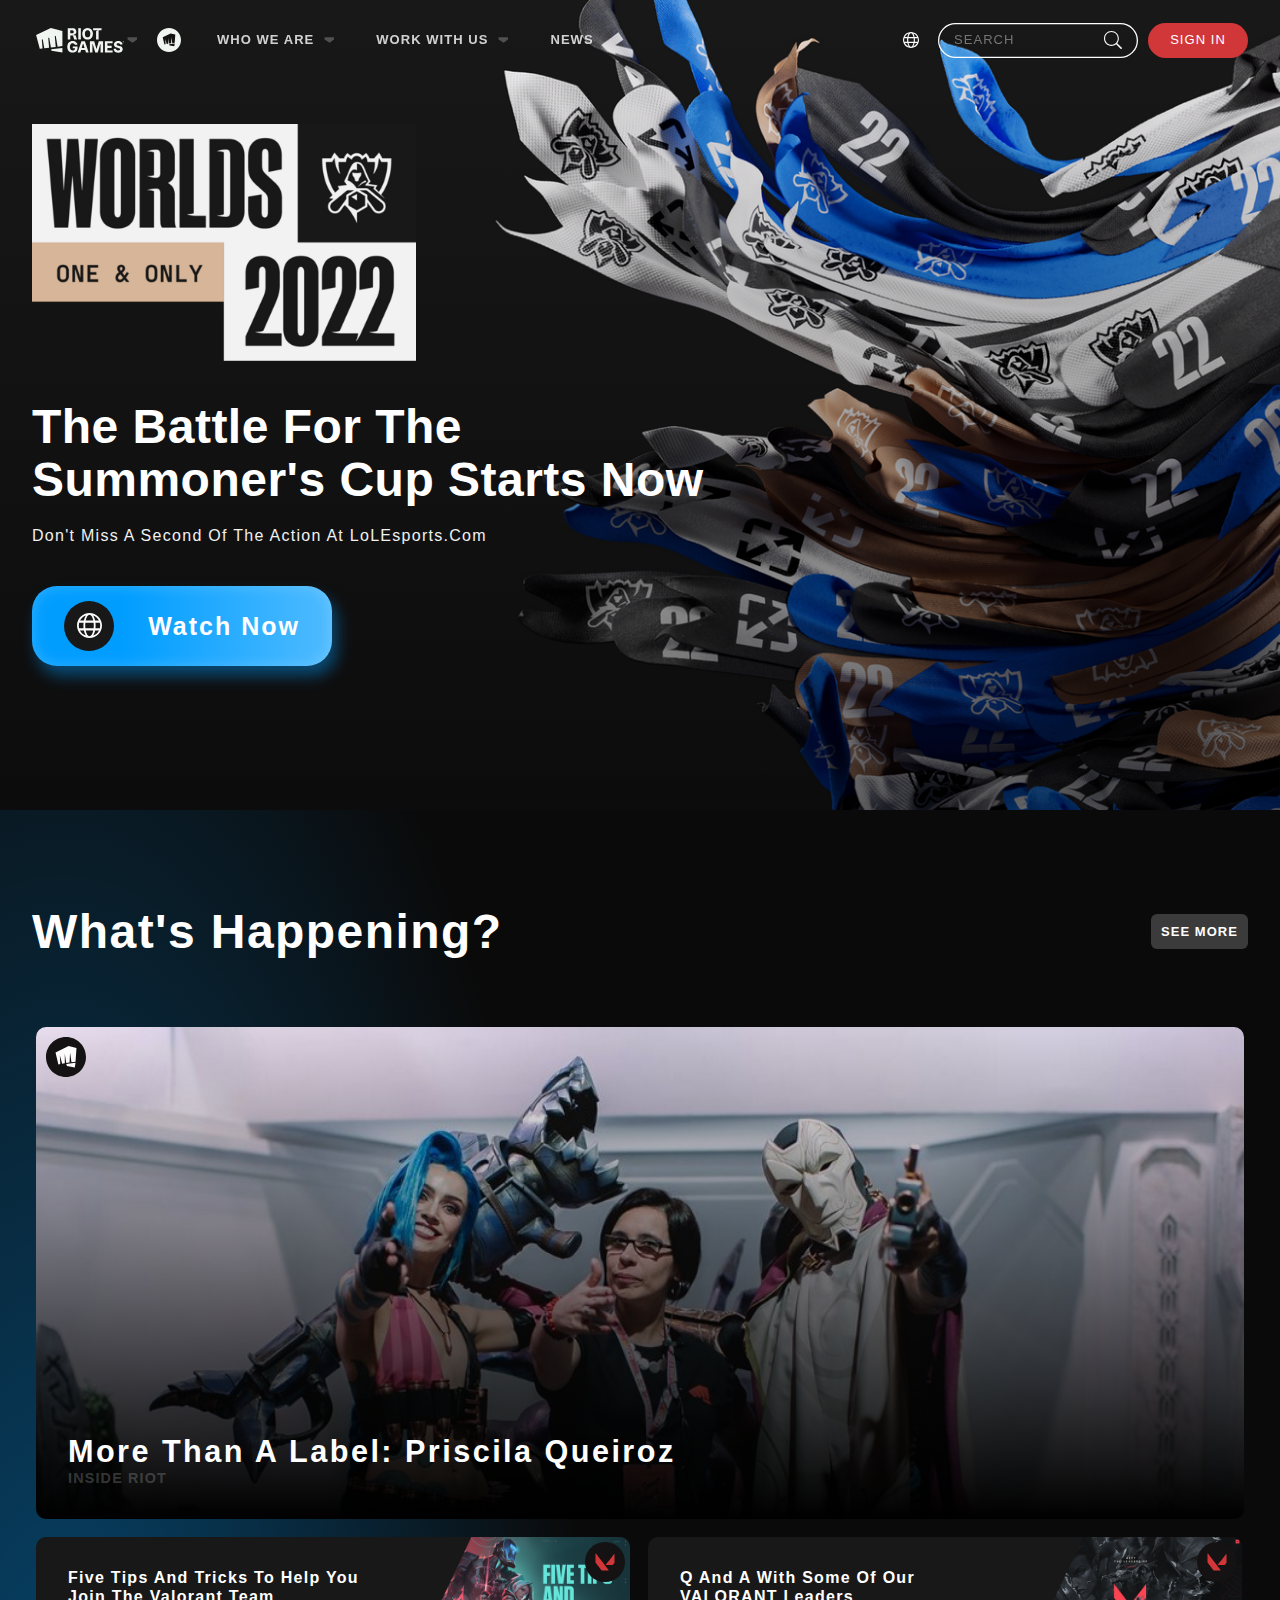
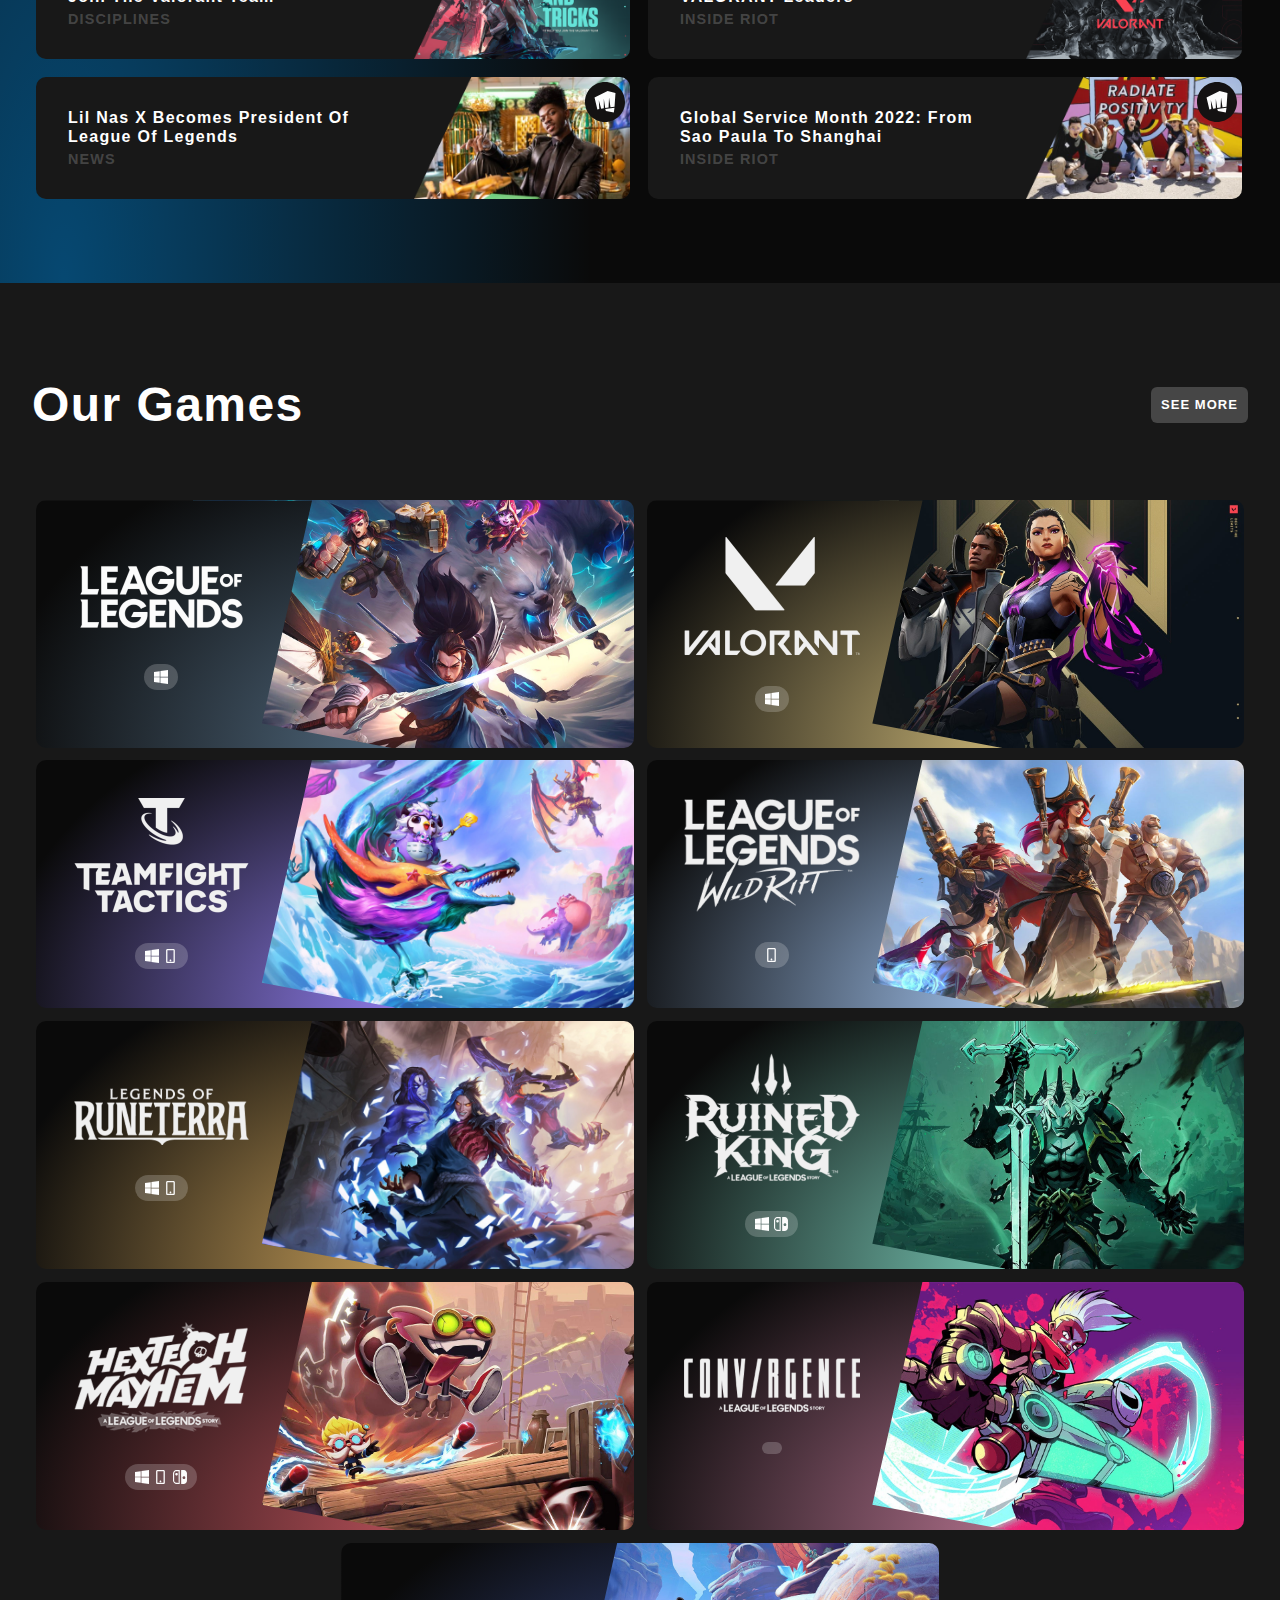
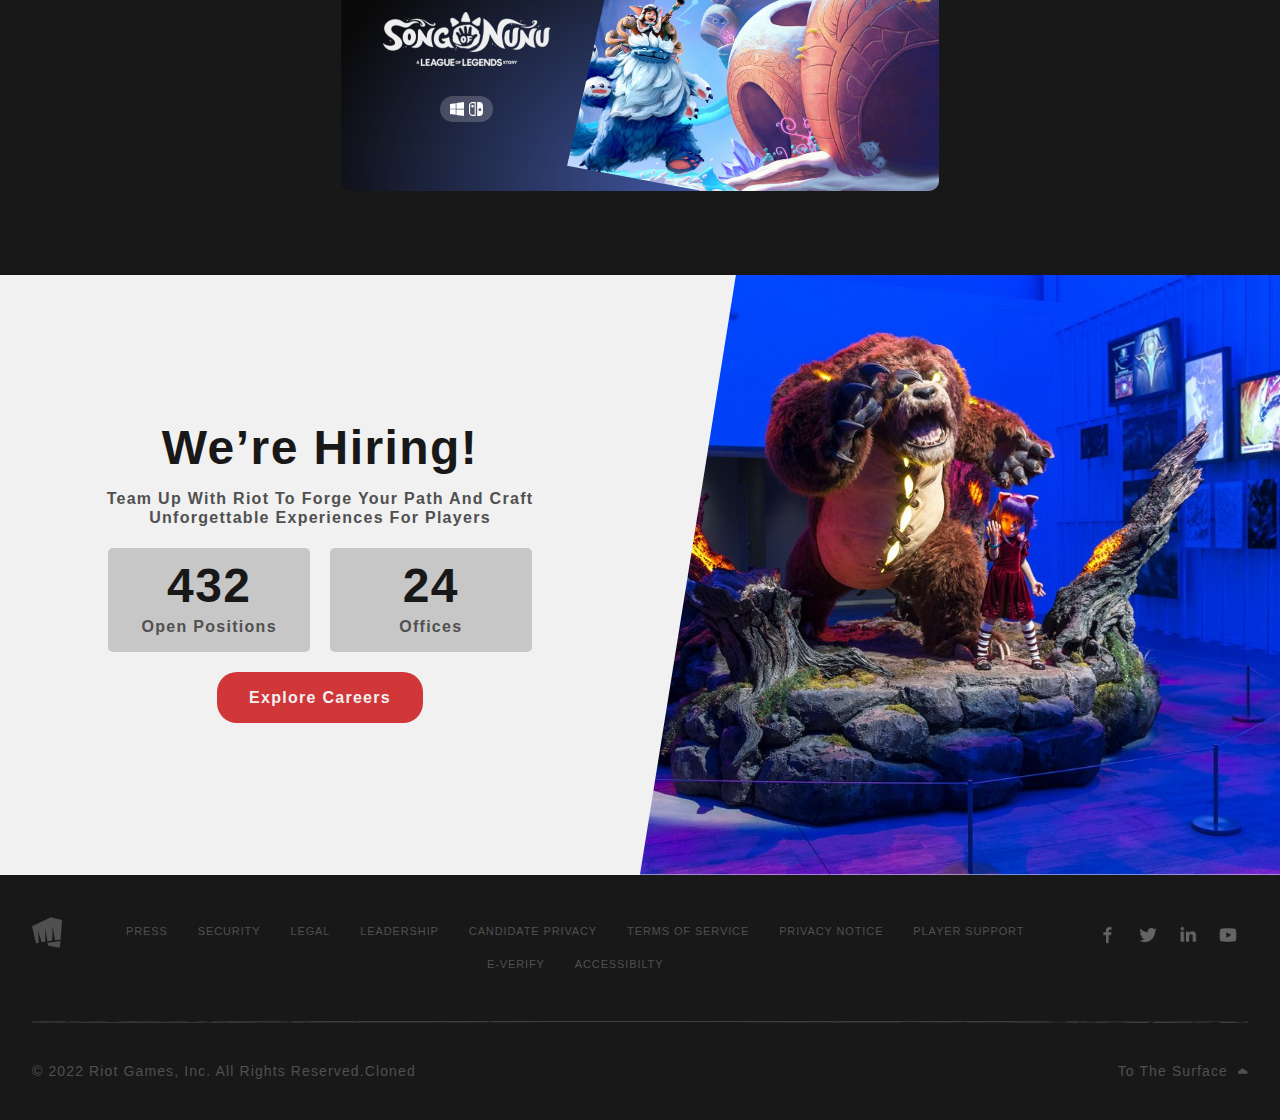
==== commit 77763224: "finally" ====
--- a/index.html
+++ b/index.html
@@ -5,28 +5,28 @@
     <meta http-equiv="X-UA-Compatible" content="IE=edge">
     <meta name="viewport" content="width=device-width, initial-scale=1.0">
     <link rel="icon" href="./assets/iconBlack.svg">
-    <link rel="stylesheet" href="style.css">
     <title>Home | Riot Games</title>
-    <script src="./top-menu.js"></script>
-    <script src="./scroll.js"></script>
+    <link rel="stylesheet" href="./css/index.css">
+    <script src="./js/scroll.js"></script>
+    <script src="./js/nav.js"></script>
+    <script src="./js/main.js"></script>
 </head>
-<body style="background-color: #aaa;">
+<body>
 
     <nav class="row">
         <div id="nav" class="row">
-
             <div id="nav-1" class="row">
 
                 <div id="top-menu-opp" class="row normal">
                     <div id="top-menu-opp-wrapper" class="row">
-                        <div id="logo" class="row cursor">
+                        <div onclick="topMenu()" id="logo" class="row cursor">
                             <div id="logo-img-1" class="logo-img logo-img-w bg-img"></div>
                             <div id="logo-img-2" class="logo-img logo-img-b bg-img"></div>
                             <div id="logo-img-3" class="logo-img logo-img-r bg-img"></div>
                             <div id="logo-arrow-1" class="arrow arrow-g bg-img"></div>
                             <div id="logo-arrow-2" class="arrow arrow-r bg-img"></div>
                         </div>
-                        <div id="top-menu-close" class="close bg-icon cursor"></div>
+                        <div onclick="topMenu()" id="top-menu-close" class="close i35 bg-icon cursor"></div>
                     </div>
                 </div>
 
@@ -37,6 +37,7 @@
                             <div class="links">
                                 <a id="tog-games" class="link-main row text text-bold cursor" onclick="topMenuVisiblity('cards-1-5')"> games
                                     <div class="arrow arrow-b bg-img"></div>
+                                    <div class="arrow arrow-w bg-img"></div>
                                 </a>
                                 <div class="link-sub col">
                                         <a href="" class="link text text-300" onmouseenter="enter('card-1')" onmouseleave="leave('card-1')">league of legends</a>
@@ -147,6 +148,7 @@
                             <div class="links">
                                 <a onclick="topMenuVisiblity('forge-link-sub')" class="link-main row text text-bold cursor">forge
                                     <div class="arrow arrow-b bg-img"></div>
+                                    <div class="arrow arrow-w bg-img"></div>
                                 </a>
                                 <div id="forge-link-sub" class="link-sub col hidden">
                                     <a href="" class="link text text-300" onmouseenter="enter('card-6')" onmouseleave="leave('card-6')">hextech mayhem</a>
@@ -164,6 +166,7 @@
                             <div class="links">
                                 <a onclick="topMenuVisiblity('esports-link-sub')" class="link-main row text text-bold cursor">esports
                                     <div class="arrow arrow-b bg-img"></div>
+                                    <div class="arrow arrow-w bg-img"></div>
                                 </a>
                                 <div id="esports-link-sub" class="link-sub col hidden">
                                         <a href="" class="link text text-300" onmouseenter="enter('card-11')" onmouseleave="leave('card-11')">lol esports</a>
@@ -175,6 +178,7 @@
                             <div class="links">
                                 <a onclick="topMenuVisiblity('entert-link-sub')" class="link-main row text text-bold cursor">entertainment
                                     <div class="arrow arrow-b bg-img"></div>
+                                    <div class="arrow arrow-w bg-img"></div>
                                 </a>
                                 <div id="entert-link-sub" class="link-sub col hidden">
                                     <a href="" class="link text text-300" onmouseenter="enter('card-13')" onmouseleave="leave('card-13')">arcane</a>
@@ -189,6 +193,7 @@
                             <div class="links">
                                 <a onclick="topMenuVisiblity('busi-link-sub')" class="link-main row text text-bold cursor">business
                                     <div class="arrow arrow-b bg-img"></div>
+                                    <div class="arrow arrow-w bg-img"></div>
                                 </a>
                                 <div id="busi-link-sub" class="link-sub col hidden">
                                     <a href="" class="link text text-300" onmouseenter="enter('card-16')" onmouseleave="leave('card-16')">riot games</a>
@@ -463,7 +468,7 @@
                                 </div>
                             </div>
                             <div id="card-18" class="card">
-                                <img class="card-img" src="./assets/riotmobile_card.png" alt="" srcset="">
+                                <img class="card-img" src="./assets/card-18.jpeg" alt="" srcset="">
                                 <div class="card-bg">
                                     <div class="card-content col">
                                         <div class="card-content-logo col">
@@ -511,14 +516,19 @@
                     <div id="top-menu-cover" class="cover"></div>
                 </div>
 
-                <a class="icon bg-img" href=""></a>
+                <a class="icon icon-w bg-img" href=""></a>
 
             </div>
 
             <div id="nav-2" class="row">
+                <div id="burger-wrapper" class="row">
+                    <a class="icon icon-w bg-img " href=""></a>
+                    <div id="burger" class="i35 bg-img" onclick="burger()"> </div> 
+                </div>
+
                 <div id="menu" class="row">
-                    <div class="links col">
-                        <a class="link-main row text text-bold">
+                    <div id="links-1" class="links col">
+                        <a onclick="menuMobile('links-1')" class="link-main row text text-bold">
                             <div class="row">
                                 <p>WHO WE ARE</p>
                                 <div class="arrow arrow-g bg-img"></div>
@@ -533,8 +543,8 @@
                         </div>
                     </div>
     
-                    <div class="links col">
-                        <a class="link-main row text text-bold">
+                    <div id="links-2" class="links col">
+                        <a onclick="menuMobile('links-2')" class="link-main row text text-bold">
                             <div class="row">
                                 <p>WORK WITH US</p>
                                 <div class="arrow arrow-g bg-img"></div>
@@ -549,8 +559,8 @@
                         </div>
                     </div>
     
-                    <div class="links col">
-                        <a class="link-main row text text-bold">
+                    <div id="links-3" class="links col">
+                        <a onclick="menuMobile('links-3')" class="link-main row text text-bold">
                             <div class="row">
                                 <p>NEWS</p>
                             </div>
@@ -558,77 +568,78 @@
                         <div class="banner lonely"></div>
                     </div>
                 </div>
+
                 <div id="nav-plus" class="row">
-                    <div id="globe-btn" class="i35 cursor">
-                        <div id="globe-bg" class="i16 bg-img"></div>                
+                    <div id="globe-btn" class="i35 ">
+                        <div onclick="globe()" id="globe-bg" class="i16 bg-img cursor"></div>                
                         <div id="languages-wrapper" class="">
                             <div id="up-space"></div>
                             <div id="languages">
                                 <a id="theone" class="language row text text-300" href="#">english
-                                    <div class="check i16 bg-img"></div>
+                                    <div class="check bg-img"></div>
                                 </a>
                                 <a class="language row text text-300" href="#">Indonesian
-                                    <div class="check i16 bg-img"></div>
+                                    <div class="check bg-img"></div>
                                 </a>
                                 <a class="language row text text-300" href="#">Malaysian
-                                    <div class="check i16 bg-img"></div>
+                                    <div class="check bg-img"></div>
                                 </a>
                                 <a class="language row text text-300" href="#">Português
-                                    <div class="check i16 bg-img"></div>
+                                    <div class="check bg-img"></div>
                                 </a>
                                 <a class="language row text text-300" href="#">Čeština
-                                    <div class="check i16 bg-img"></div>
+                                    <div class="check bg-img"></div>
                                 </a>
                                 <a class="language row text text-300" href="#">Français
-                                    <div class="check i16 bg-img"></div>
+                                    <div class="check bg-img"></div>
                                 </a>
                                 <a class="language row text text-300" href="#">Deutsch
-                                    <div class="check i16 bg-img"></div>
+                                    <div class="check bg-img"></div>
                                 </a>
                                 <a class="language row text text-300" href="#">λληνικ
-                                    <div class="check i16 bg-img"></div>
+                                    <div class="check bg-img"></div>
                                 </a>
                                 <a class="language row text text-300" href="#">Magyar
-                                    <div class="check i16 bg-img"></div>
+                                    <div class="check bg-img"></div>
                                 </a>
                                 <a class="language row text text-300" href="#">talian
-                                    <div class="check i16 bg-img"></div>
+                                    <div class="check bg-img"></div>
                                 </a>
                                 <a class="language row text text-300" href="#">t">日本語
-                                    <div class="check i16 bg-img"></div>
+                                    <div class="check bg-img"></div>
                                 </a>
                                 <a class="language row text text-300" href="#">t">한국어
-                                    <div class="check i16 bg-img"></div>
+                                    <div class="check bg-img"></div>
                                 </a>
                                 <a class="language row text text-300" href="#">spañolTAM)
-                                    <div class="check i16 bg-img"></div>
+                                    <div class="check bg-img"></div>
                                 </a>
                                 <a class="language row text text-300" href="#">Polski
-                                    <div class="check i16 bg-img"></div>
+                                    <div class="check bg-img"></div>
                                 </a>
                                 <a class="language row text text-300" href="#">Română
-                                    <div class="check i16 bg-img"></div>
+                                    <div class="check bg-img"></div>
                                 </a>
                                 <a class="language row text text-300" href="#">Русский
-                                    <div class="check i16 bg-img"></div>
+                                    <div class="check bg-img"></div>
                                 </a>
                                 <a class="language row text text-300" href="#">简体中文
-                                    <div class="check i16 bg-img"></div>
+                                    <div class="check bg-img"></div>
                                 </a>
                                 <a class="language row text text-300" href="#">Español (EUW)
-                                    <div class="check i16 bg-img"></div>
+                                    <div class="check bg-img"></div>
                                 </a>
                                 <a class="language row text text-300" href="#">ภาษาไทย
-                                    <div class="check i16 bg-img"></div>
+                                    <div class="check bg-img"></div>
                                 </a>
                                 <a class="language row text text-300" href="#">繁體中文
-                                    <div class="check i16 bg-img"></div>
+                                    <div class="check bg-img"></div>
                                 </a>
                                 <a class="language row text text-300" href="#">Türkçe
-                                    <div class="check i16 bg-img"></div>
+                                    <div class="check bg-img"></div>
                                 </a>
                                 <a class="language row text text-300" href="#">Tiếng Việt
-                                    <div class="check i16 bg-img"></div>
+                                    <div class="check bg-img"></div>
                                 </a>
                             </div>
                         </div>
@@ -643,45 +654,332 @@
                         </form>
                     </div>
         
-                    
                     <a id="signin-btn" class="row text text-300" href="#">SIGN IN</a>
                 </div>
             </div>
 
+            <div id="nav-2-cover" class="cover"></div>
         </div>
     </nav>
 
-    <main id="content">
-
-        <div id="content-container">
-
-            <div id="content-wrapper">
-
-                <section id="landing">
-
-                    <div id="landing-wrapper">
-
+    <main class="col">
+        <section id="landing" class="col bg-img">
+            <div id="landing-wrapper" class="col">
+                <img id="hero-img" src="./assets/w22_logo.png" alt="" srcset="">
+                <h2 id="hero-text" class="text text-header"> the battle for the summoner's cup starts now</h2>
+                <h3 id="hero-p" class="text h3-text">don't miss a second of the action at LoLEsports.com</h3>
+                <a id="watch-btn" href="">
+                    <div class="bg-icon"></div>
+                    <h2 class="text">watch now</h2>
+                </a>
+            </div>
+        </section>
+        <div class="col">
+            <section id="whats-happening" class="col">
+                <div id="whats-happening-wrapper" class="col">
+                    <div id="wh" class="col">
+                        <header id="wh-header" class="art-header row">
+                            <h1 id="wh-text" class="art-header-text text text-header">what's happening?</h1>
+                            <a class="seemore seemore1 text text-bold" href="">see more</a>
+                        </header>
+                        <div id="articles" class="row">
+                            <div id="main-article" class="" onmouseenter="enterArt('main-article')" onmouseleave="leaveArt('main-article')">
+                                <a href="" class="bg-img col">
+                                    <div id="art-main-icon" class="icon-xl icon-b bg-img" href=""></div>
+                                    <div>
+                                        <h2 class="text h2-text">more than a label: priscila queiroz</h2>
+                                        <h4 class="text h4-text">Inside riot</h4>
+                                    </div>
+                                </a>
+                            </div>
+                            <div id="side-article" class="col">
+                                <div id="art-0" class="article" onmouseenter="enterArt('art-0')" onmouseleave="leaveArt('art-0')">
+                                    <a href="" class="row">
+                                        <img class="article-img" src="./assets/disciplines.png" alt="" srcset="">
+                                        <div class=" art-icon icon-xl icon-v bg-img" href=""></div>
+                                        <div class="article-cont col">
+                                            <h3 class="text h3-text"> five tips and tricks to help you join the valorant team</h3>
+                                            <h4 class="text h4-text"> disciplines</h4>
+                                        </div>
+                                    </a>
+                                </div>
+                                <div id="art-1" class="article" onmouseenter="enterArt('art-1')" onmouseleave="leaveArt('art-1')">
+                                    <a href="" class="row">
+                                        <img class="article-img" src="./assets/valarticle.png" alt="" srcset="">
+                                        <div class=" art-icon icon-xl icon-v bg-img" href=""></div>
+                                        <div class="article-cont col">
+                                            <h3 class="text h3-text"> q and a with some of our VALORANT leaders</h3>
+                                            <h4 class="text h4-text">inside riot</h4>
+                                        </div>
+                                    </a>
+                                </div>
+                                <div id="art-2" class="article" onmouseenter="enterArt('art-2')" onmouseleave="leaveArt('art-2')">
+                                    <a href="" class="row">
+                                        <img class="article-img" src="./assets/news.png" alt="" srcset="">
+                                        <div class=" art-icon icon-xl icon-b bg-img" href=""></div>
+                                        <div class="article-cont col">
+                                            <h3 class="text h3-text"> lil nas x becomes president of league of legends</h3>
+                                            <h4 class="text h4-text">news</h4>
+                                        </div>
+                                    </a>
+                                </div>
+                                <div id="art-3" class="article" onmouseenter="enterArt('art-3')" onmouseleave="leaveArt('art-3')">
+                                    <a href="" class="row">
+                                        <img class="article-img" src="./assets/insideriot2.png" alt="" srcset="">
+                                        <div class=" art-icon icon-xl icon-b bg-img" href=""></div>
+                                        <div class="article-cont col">
+                                            <h3 class="text h3-text"> global service month 2022: from sao paula to shanghai</h3>
+                                            <h4 class="text h4-text">inside riot</h4>
+                                        </div>
+                                    </a>
+                                </div>
+                            </div>
+                        </div>
+                        <a class="seemore seemore2 text text-bold" href="">see more</a>
                     </div>
-
-                </section>
-
-                <section id="whats-happening">
-
-                </section>
-
-                <section id="our-games">
-
-                </section>
-
-                <section id="hiring">
-
-                </section>
-
+                </div>
+            </section>
+
+            <section id="our-games" class="col">
+                <div id="og" class="col">
+                    <header class="art-header row">
+                        <h1 class="art-header-text text text-header">our games</h1>
+                        <a class="seemore seemore1 text text-bold" href="">see more</a>
+                    </header>
+                    <div id="games" class="col">
+                        <div id="games-main" class="row">
+
+                            <div id="game-1" class="game main" onmouseenter="enterArt('game-1')" onmouseleave="leaveArt('game-1')">
+                                <a href="" class="game-cont">
+                                    <img class="game-img" src="./assets/card-1.jpeg" alt="" srcset="">
+                                    <div class="game-bg">
+                                        <div class="game-content col">
+                                            <div class="game-content-logo col">
+                                                <img src="./assets/lol_logo.png" alt="">
+                                            </div>
+                                            <div class="game-content-devices row">
+                                                <div id="d-windows" class="device bg-img">
+                                                </div>
+                                            </div>
+                                        </div>
+                                    </div>
+                                </a>
+                            </div>
+
+                            <div id="game-2" class="game main" onmouseenter="enterArt('game-2')" onmouseleave="leaveArt('game-2')">
+                                <a href="" class="game-cont">
+                                    <img class="game-img" src="./assets/card-2.jpeg" alt="" srcset="">
+                                    <div class="game-bg">
+                                        <div class="game-content col">
+                                            <div class="game-content-logo col">
+                                                <img src="./assets/valorant_logo.png" alt="">
+                                            </div>
+                                            <div class="game-content-devices row">
+                                                <div id="d-windows" class="device bg-img">
+                                                </div>
+                                            </div>
+                                        </div>
+                                    </div>
+                                </a>
+                            </div>
+                            
+                        </div>
+                        <div id="games-sub" class="row">
+                            <div id="game-3" class="game sub" onmouseenter="enterArt('game-3')" onmouseleave="leaveArt('game-3')">
+                                <a href="" class="game-cont">
+                                    <img class="game-img" src="./assets/card-3.jpeg" alt="" srcset="">
+                                    <div class="game-bg">
+                                        <div class="game-content col">
+                                            <div class="game-content-logo col">
+                                                <img src="./assets/tft_logo.png" alt="">
+                                            </div>
+                                            <div class="game-content-devices row">
+                                                <div id="d-windows" class="device bg-img">
+                                                </div>
+                                                <div id="d-mobile" class="device bg-img">
+                                                </div>
+                                            </div>
+                                        </div>
+                                    </div>
+                                </a>
+                            </div>
+                            <div id="game-4" class="game sub" onmouseenter="enterArt('game-4')" onmouseleave="leaveArt('game-4')">
+                                <a href="" class="game-cont">
+                                    <img class="game-img" src="./assets/card-5.jpeg" alt="" srcset="">
+                                    <div class="game-bg">
+                                        <div class="game-content col">
+                                            <div class="game-content-logo col">
+                                                <img src="./assets/lolwildrift_logo.png" alt="">
+                                            </div>
+                                            <div class="game-content-devices row">
+                                                <div id="d-mobile" class="device bg-img">
+                                                </div>
+                                            </div>
+                                        </div>
+                                    </div>
+                                </a>
+                            </div>
+                            <div id="game-5" class="game sub" onmouseenter="enterArt('game-5')" onmouseleave="leaveArt('game-5')">
+                                <a href="" class="game-cont">
+                                    <img class="game-img" src="./assets/card-4.jpeg" alt="" srcset="">
+                                    <div class="game-bg">
+                                        <div class="game-content col">
+                                            <div class="game-content-logo col">
+                                                <img src="./assets/legendsofruneterra_logo.png" alt="">
+                                            </div>
+                                            <div class="game-content-devices row">
+                                                <div id="d-windows" class="device bg-img">
+                                                </div>
+                                                <div id="d-mobile" class="device bg-img">
+                                                </div>
+                                            </div>
+                                        </div>
+                                    </div>
+                                </a>
+                            </div>
+                            <div id="game-6" class="game sub" onmouseenter="enterArt('game-6')" onmouseleave="leaveArt('game-6')">
+                                <a href="" class="game-cont">
+                                    <img class="game-img" src="./assets/card-7.jpeg" alt="" srcset="">
+                                    <div class="game-bg">
+                                        <div class="game-content col">
+                                            <div class="game-content-logo col">
+                                                <img src="./assets/ruinedking_logo.png" alt="">
+                                            </div>
+                                            <div class="card-content-devices row">
+                                                <div id="d-windows" class="device bg-img">
+                                                </div>
+                                                <div id="d-nintendo" class="device bg-img">
+                                                </div>
+                                            </div>
+                                        </div>
+                                    </div>
+                                </a>
+                            </div>
+                            <div id="game-7" class="game sub" onmouseenter="enterArt('game-7')" onmouseleave="leaveArt('game-7')">
+                                <a href="" class="game-cont">
+                                    <img class="game-img" src="./assets/card-6.jpeg" alt="" srcset="">
+                                    <div class="game-bg">
+                                        <div class="game-content col">
+                                            <div class="game-content-logo col">
+                                                <img src="./assets/hextechmayhem_logo.png" alt="">
+                                            </div>
+                                            <div class="game-content-devices row">
+                                                <div id="d-windows" class="device bg-img">
+                                                </div>
+                                                <div id="d-mobile" class="device bg-img">
+                                                </div>
+                                                <div id="d-nintendo" class="device bg-img">
+                                                </div>
+                                            </div>
+                                        </div>
+                                    </div>
+                                </a>
+                            </div>
+                            <div id="game-8" class="game sub" onmouseenter="enterArt('game-8')" onmouseleave="leaveArt('game-8')">
+                                <a href="" class="game-cont">
+                                    <img class="game-img" src="./assets/card-8.jpeg" alt="" srcset="">
+                                    <div class="game-bg">
+                                        <div class="game-content col">
+                                            <div class="game-content-logo col">
+                                                <img src="./assets/convrgence_logo.png" alt="">
+                                            </div>
+                                            <div class="game-content-devices row">
+                                            </div>
+                                        </div>
+                                    </div>
+                                </a>
+                            </div>
+                            <div id="game-9" class="game sub" onmouseenter="enterArt('game-9')" onmouseleave="leaveArt('game-9')">
+                                <a href="" class="game-cont">
+                                    <img class="game-img" src="./assets/card-9.jpeg" alt="" srcset="">
+                                    <div class="game-bg">
+                                        <div class="game-content col">
+                                            <div class="game-content-logo col">
+                                                <img src="./assets/songofnunu_logo.png" alt="">
+                                            </div>
+                                            <div class="game-content-devices row">
+                                                <div id="d-windows" class="device bg-img">
+                                                </div>
+                                                <div id="d-nintendo" class="device bg-img">
+                                                </div>
+                                            </div>
+                                        </div>
+                                    </div>
+                                </a>
+                            </div>
+                        </div>
+                        
+                    </div>
+                    <a class="seemore seemore2 text text-bold" href="">see more</a>
+                </div>
+            </section>
+
+            <section id="hiring" class="row">
+                <div id="hiring-cont" class="col">
+                    <div class="col">
+                        <h2 class="art-header-text text text-header">We’re hiring!</h2>
+                        <p class="text h3-text">Team up with Riot to forge your path and craft unforgettable experiences for players</p>
+                        <div id="hiring-fig" class="row">
+                            <a href="" id="hiring-fig1" class="col">
+                                <h2 class="text text-header">432</h2>
+                                <p class="text h3-text">open positions</p>
+                            </a>
+                            <a href="" id="hiring-fig2" class="col">
+                                <h2 class="text text-header">24</h2>
+                                <p class="text h3-text">offices</p>
+                            </a>
+                        </div>
+                        <a href="" class="text">
+                            Explore Careers
+                        </a>
+                    </div>
+                </div>
+                <div id="hiring-img">
+
+                </div>
+            </section> 
+        </div>
+    </main>
+    <footer class="row">
+        <div id="footer-wrapper" class="col">
+
+            <div id="footer-links" class="row">
+                <a href="" class="fist bg-img"></a>
+                <div id="fot-links" class="row">
+                    <a href="" class="fot-link text">press</a>
+                    <a href="" class="fot-link text">security</a>
+                    <a href="" class="fot-link text">legal</a>
+                    <a href="" class="fot-link text">leadership</a>
+                    <a href="" class="fot-link text">candidate privacy</a>
+                    <a href="" class="fot-link text">terms of service</a>
+                    <a href="" class="fot-link text">privacy notice</a>
+                    <a href="" class="fot-link text">player support</a>
+                    <a href="" class="fot-link text">e-verify</a>
+                    <a href="" class="fot-link text">accessibilty</a>
+                </div>
+                <div class="row">
+                    <a href="" class="social fb bg-icon"></a>
+                    <a href="" class="social tww bg-icon"></a>
+                    <a href="" class="social lkdn bg-icon"></a>
+                    <a href="" class="social yt bg-icon"></a>
+                </div>
             </div>
 
+            <div id="border"></div>
+
+            <div id="copyright" class="row">
+                <div>
+                    <p class="text h3-text">© 2022 Riot Games, Inc. All Rights Reserved.cloned</p>
+                </div>
+                <div>
+                    <a id="goToTop" href="" class="row text h3-text">to the surface
+                        <div class="arrow arrow-g bg-img"></div>
+                        <div class="arrow arrow-r bg-img"></div>
+                    </a>
+                </div>
+            </div>
+
         </div>
-
-    </main>
-
+    </footer>
 </body>
 </html>--- a/css/index.css
+++ b/css/index.css
@@ -0,0 +1,2 @@
+@import "nav.css";
+@import "content.css";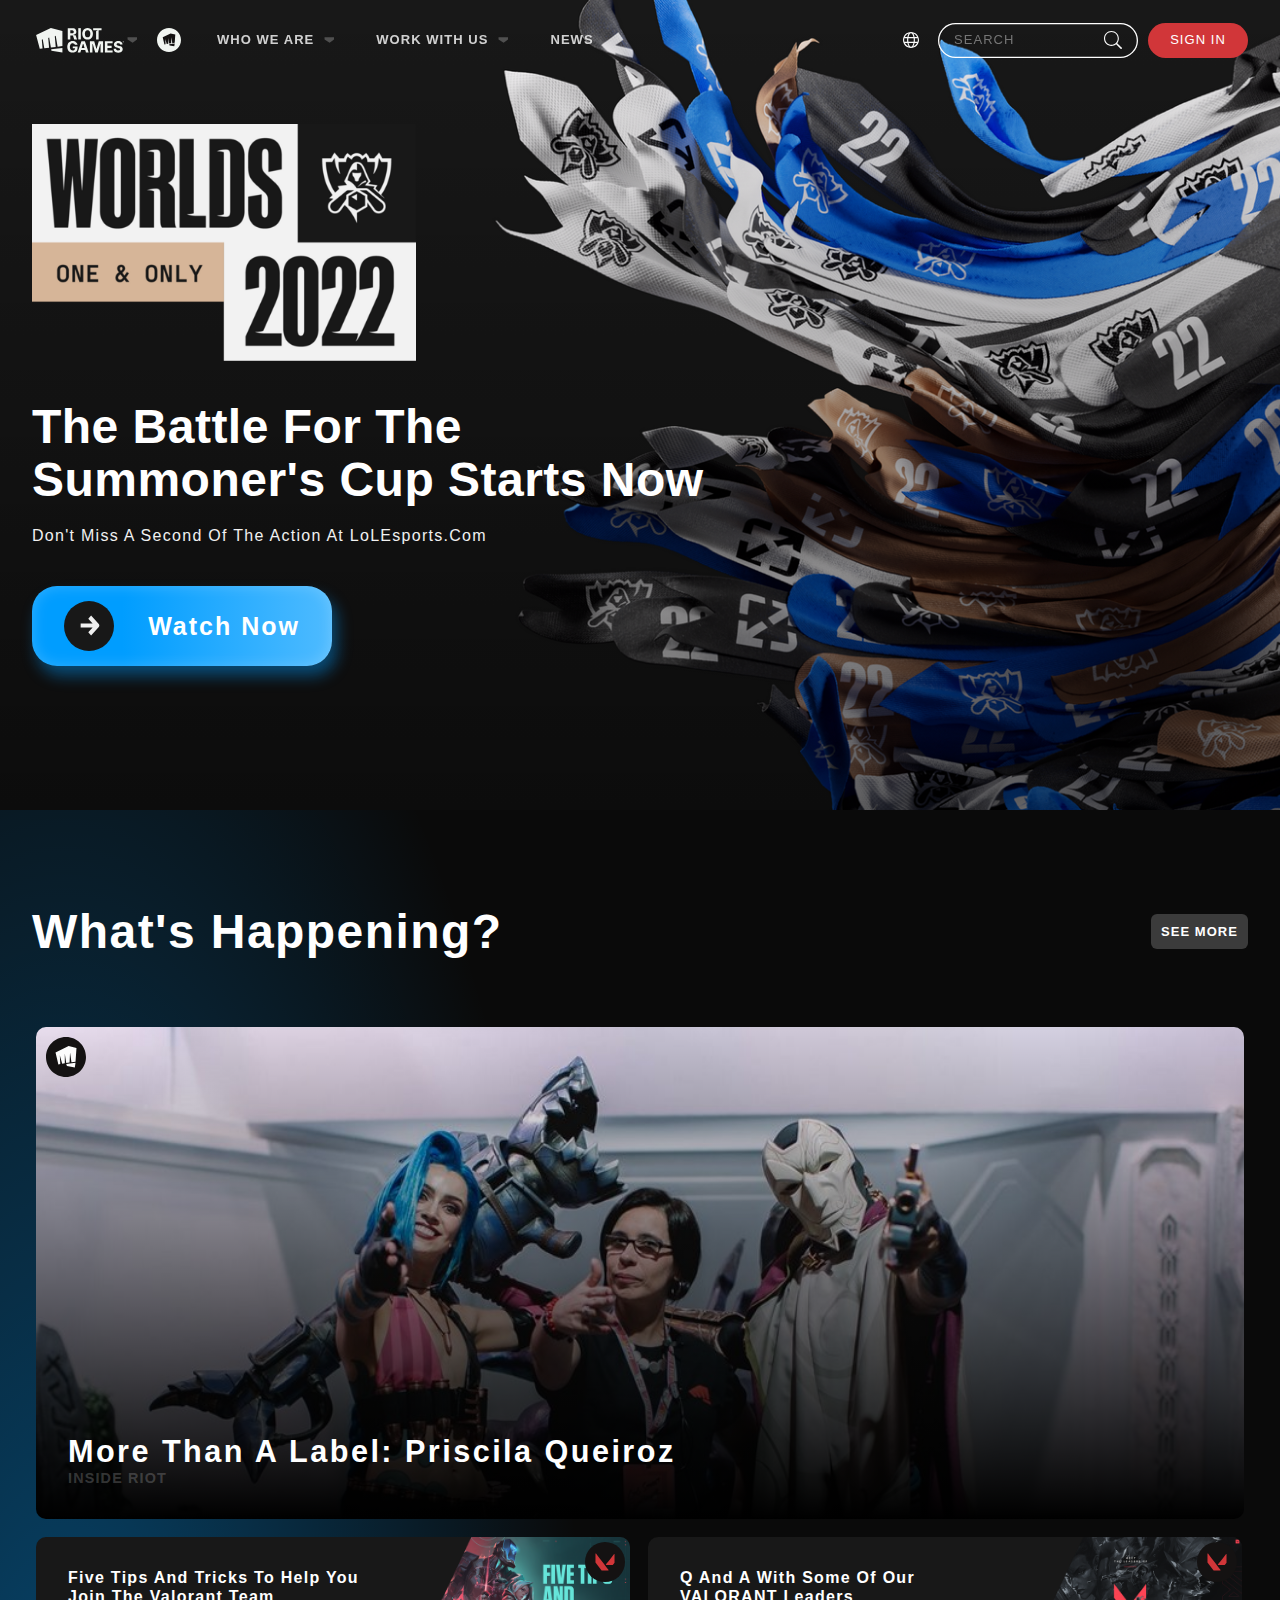
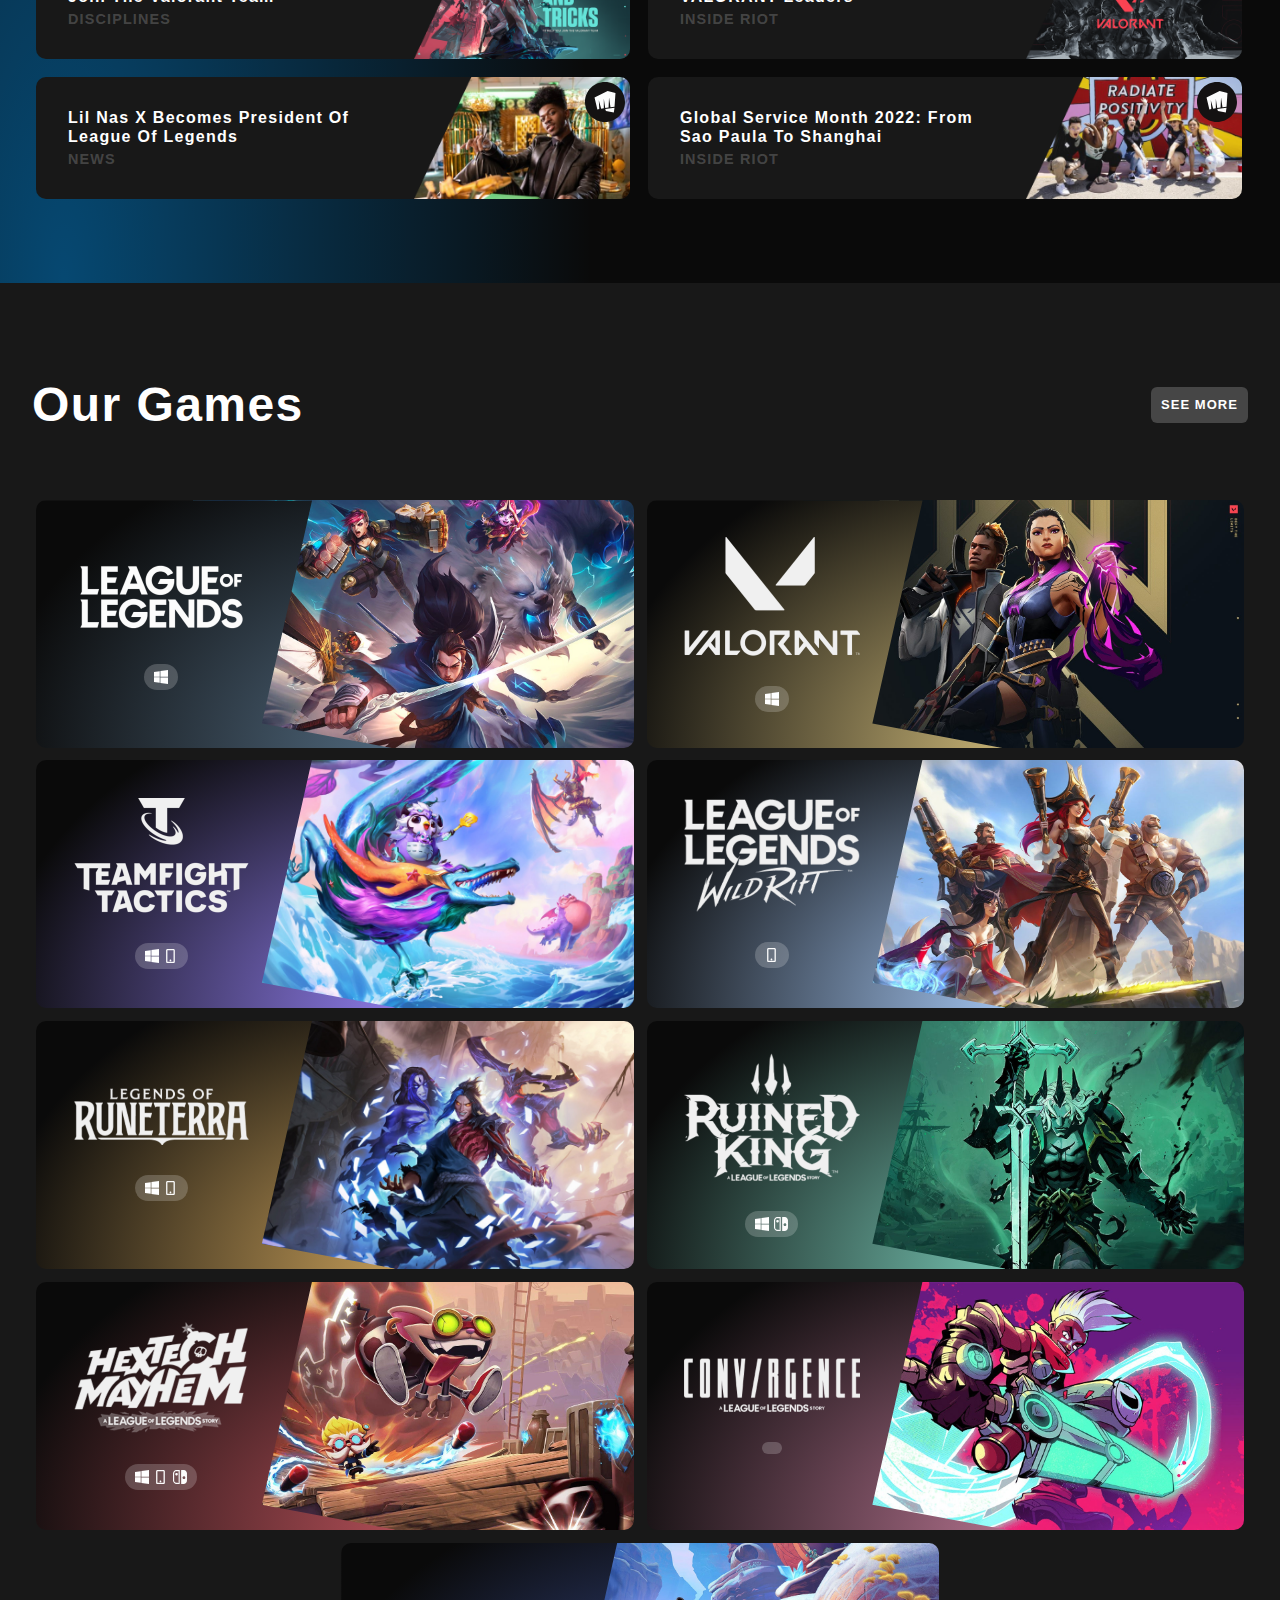
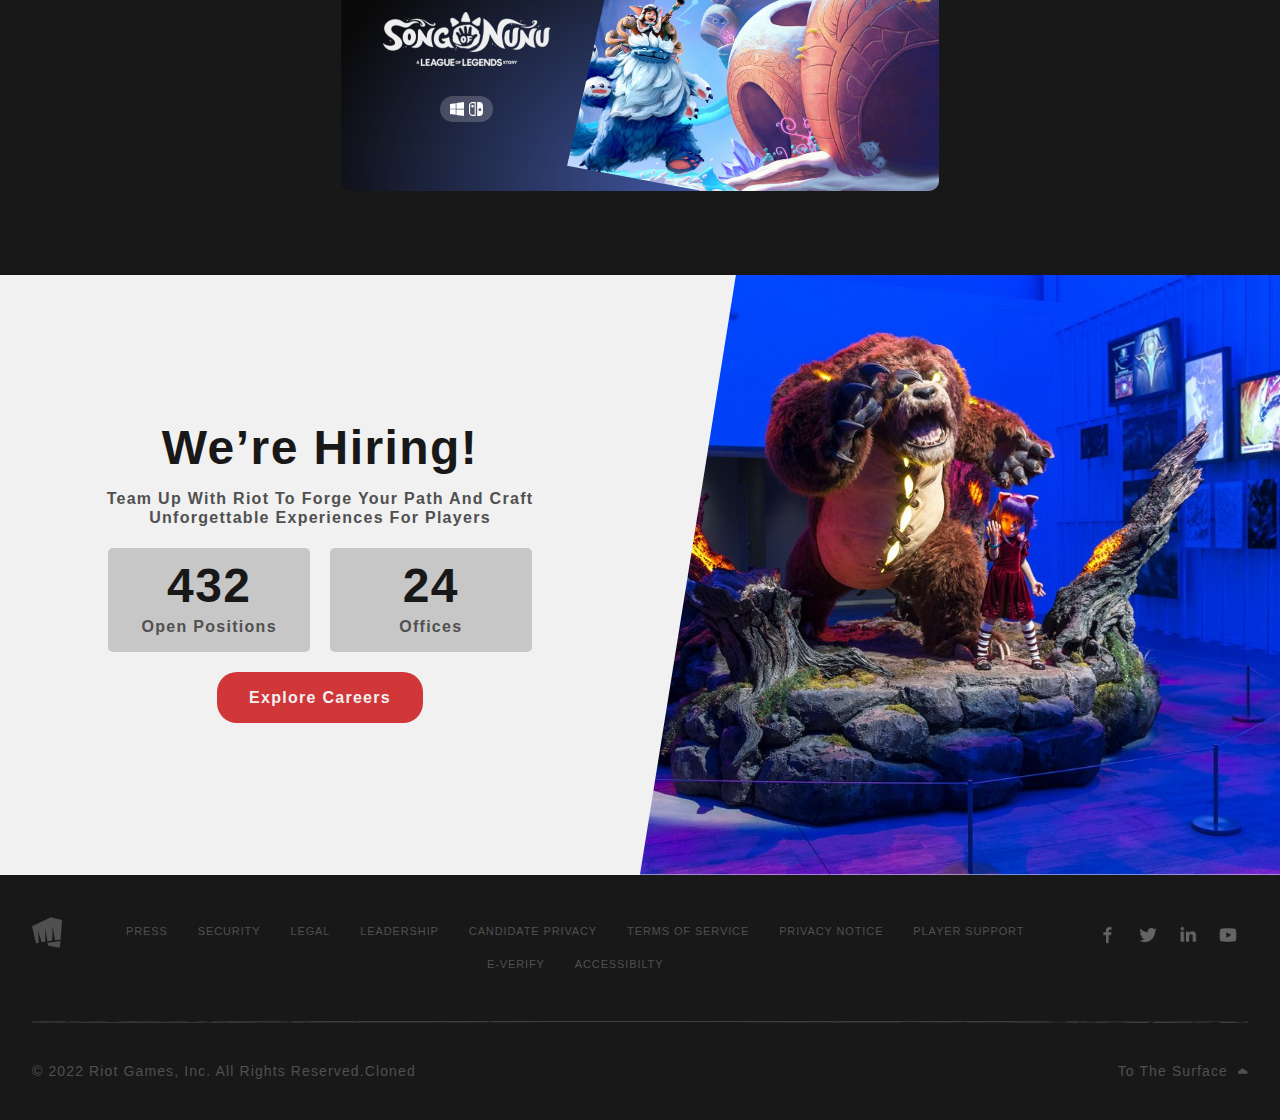
==== commit da2a7322: "Update index.html" ====
--- a/index.html
+++ b/index.html
@@ -972,7 +972,7 @@
                     <p class="text h3-text">© 2022 Riot Games, Inc. All Rights Reserved.cloned</p>
                 </div>
                 <div>
-                    <a id="goToTop" href="" class="row text h3-text">to the surface
+                    <a id="goToTop" href="#landing" class="row text h3-text">to the surface
                         <div class="arrow arrow-g bg-img"></div>
                         <div class="arrow arrow-r bg-img"></div>
                     </a>
@@ -982,4 +982,4 @@
         </div>
     </footer>
 </body>
-</html>+</html>
